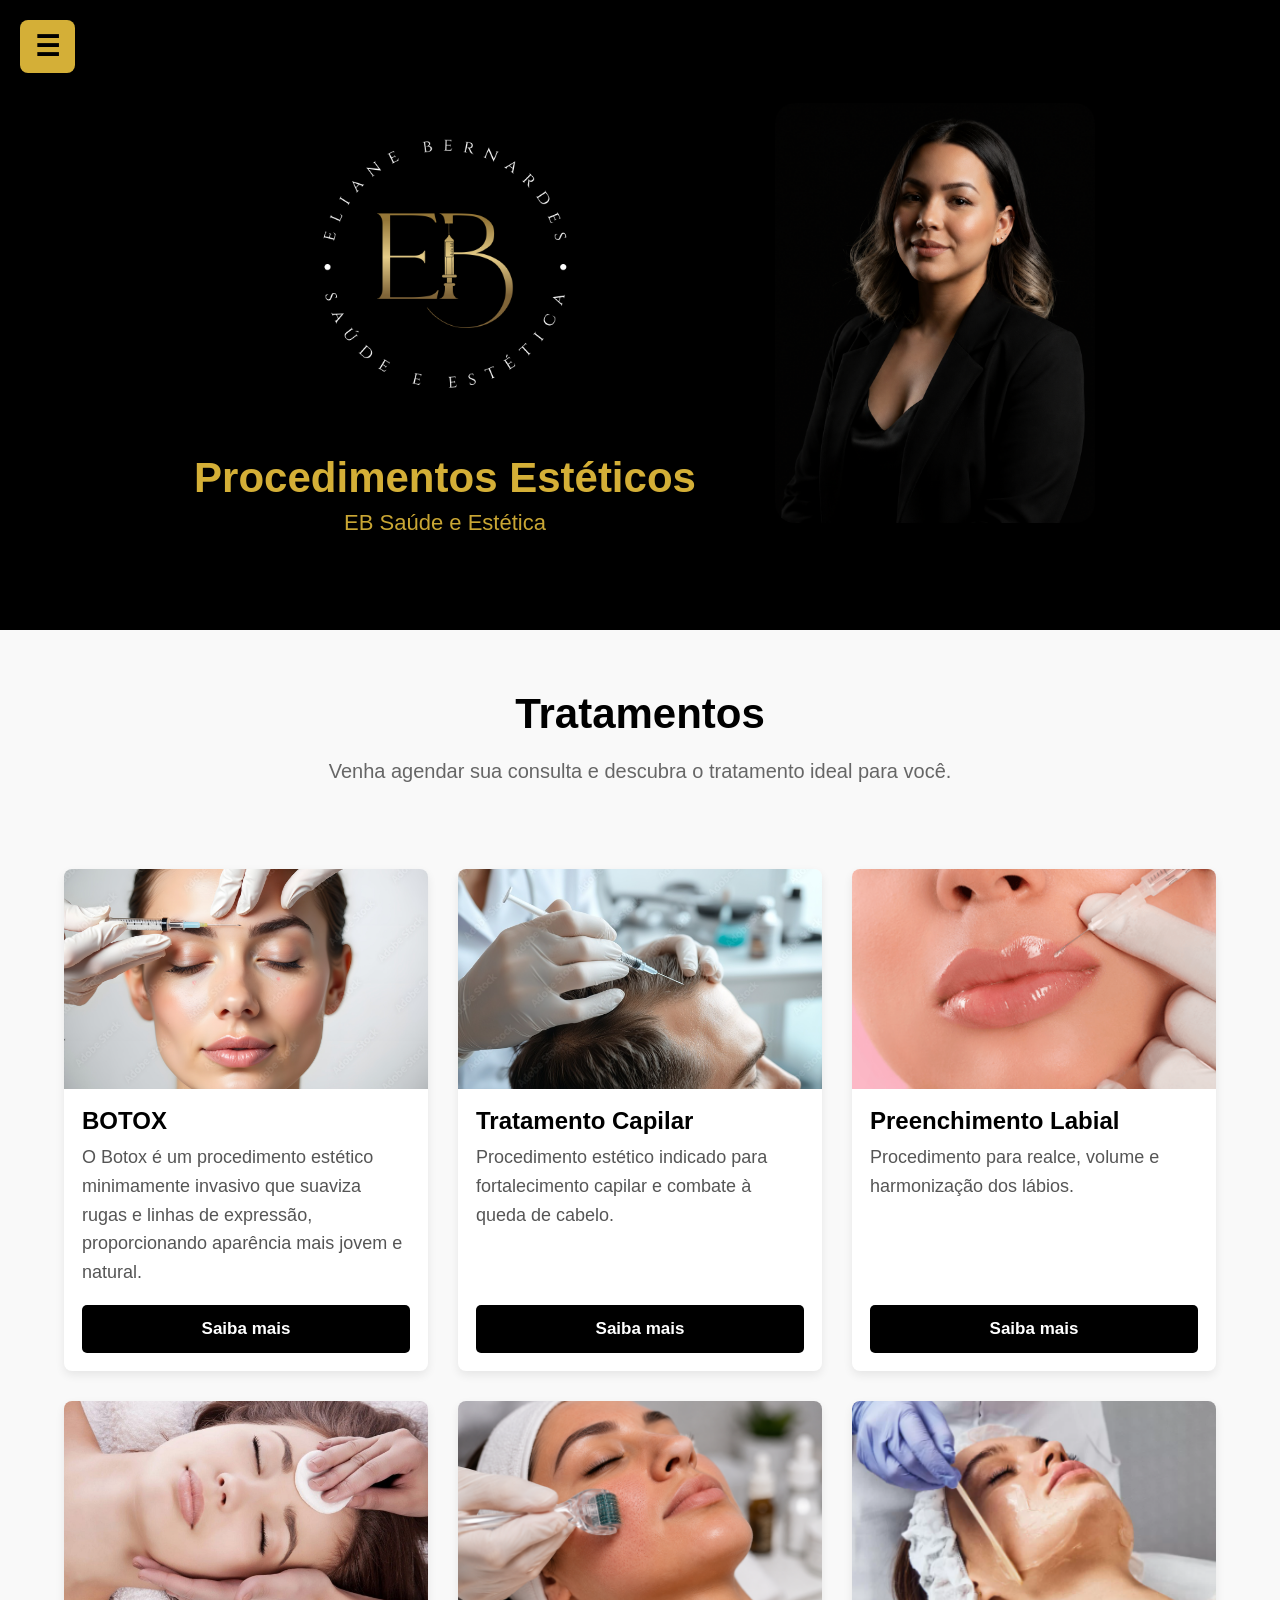
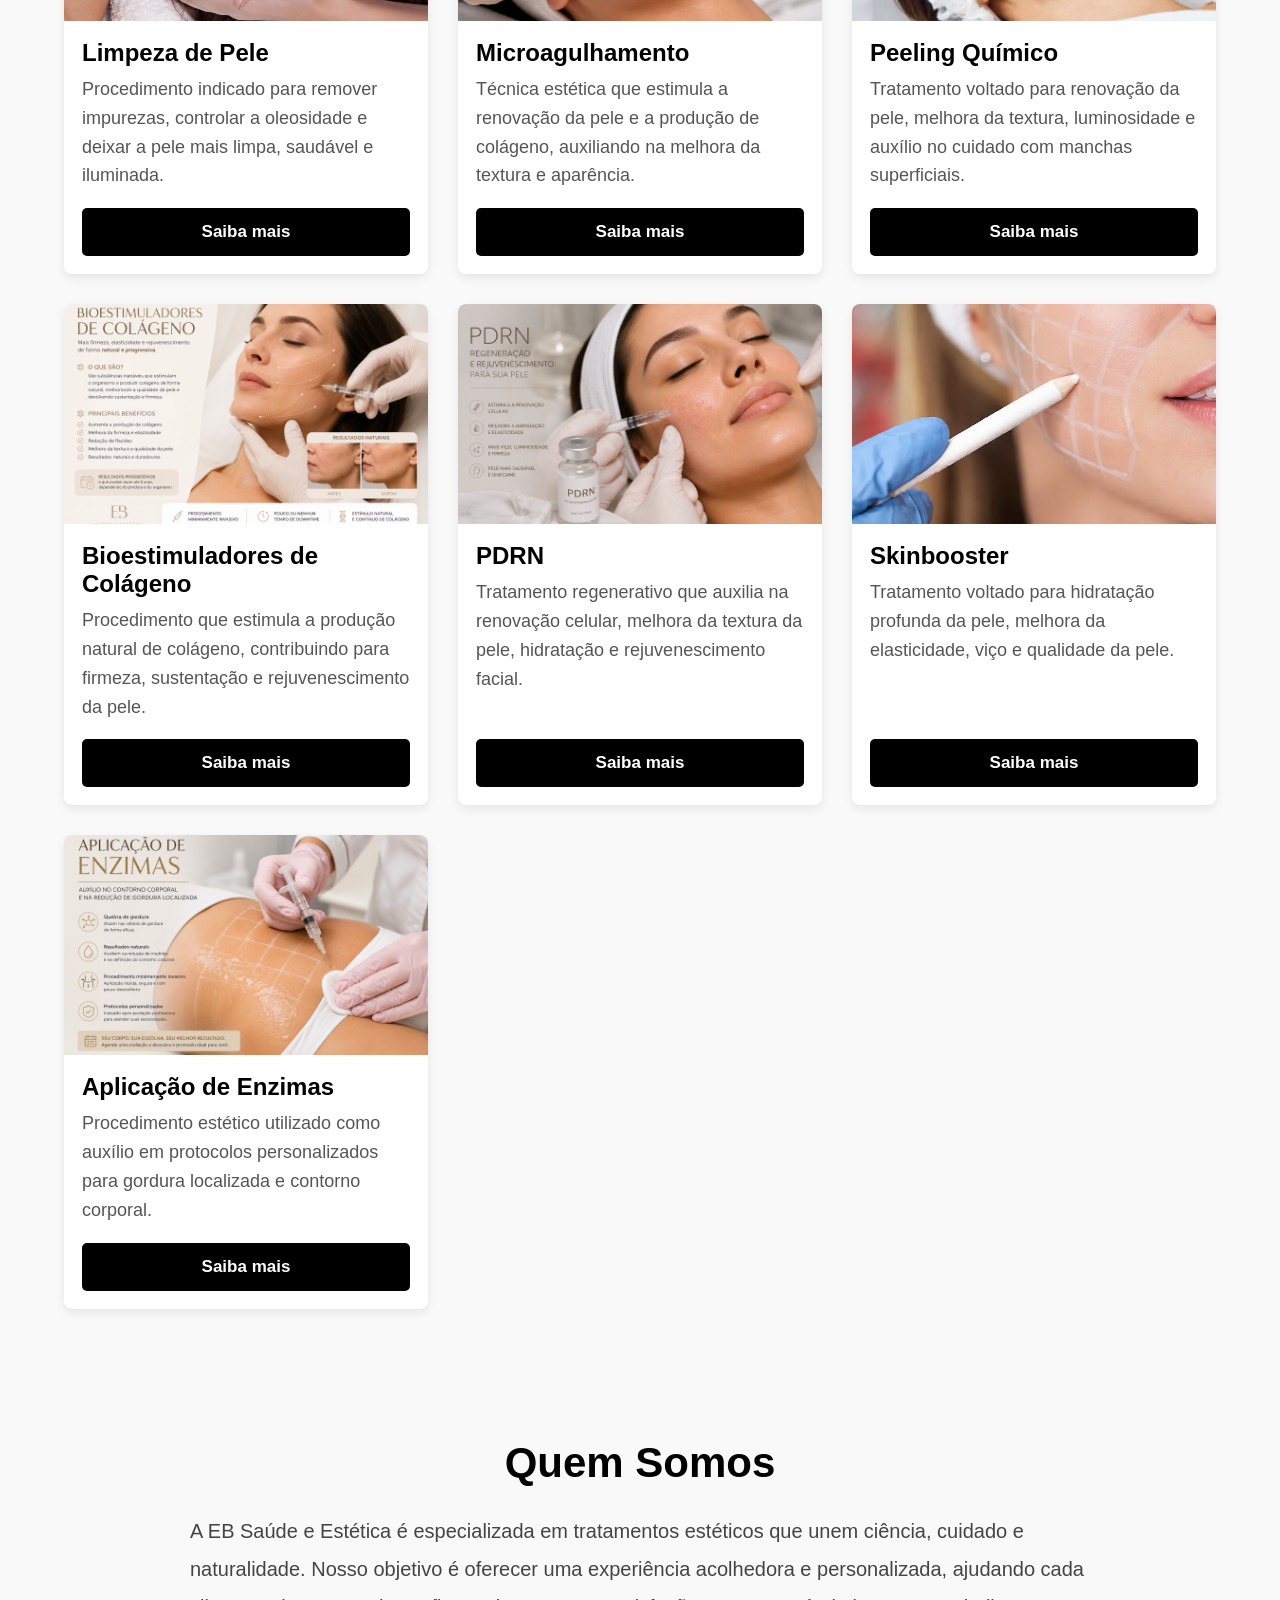
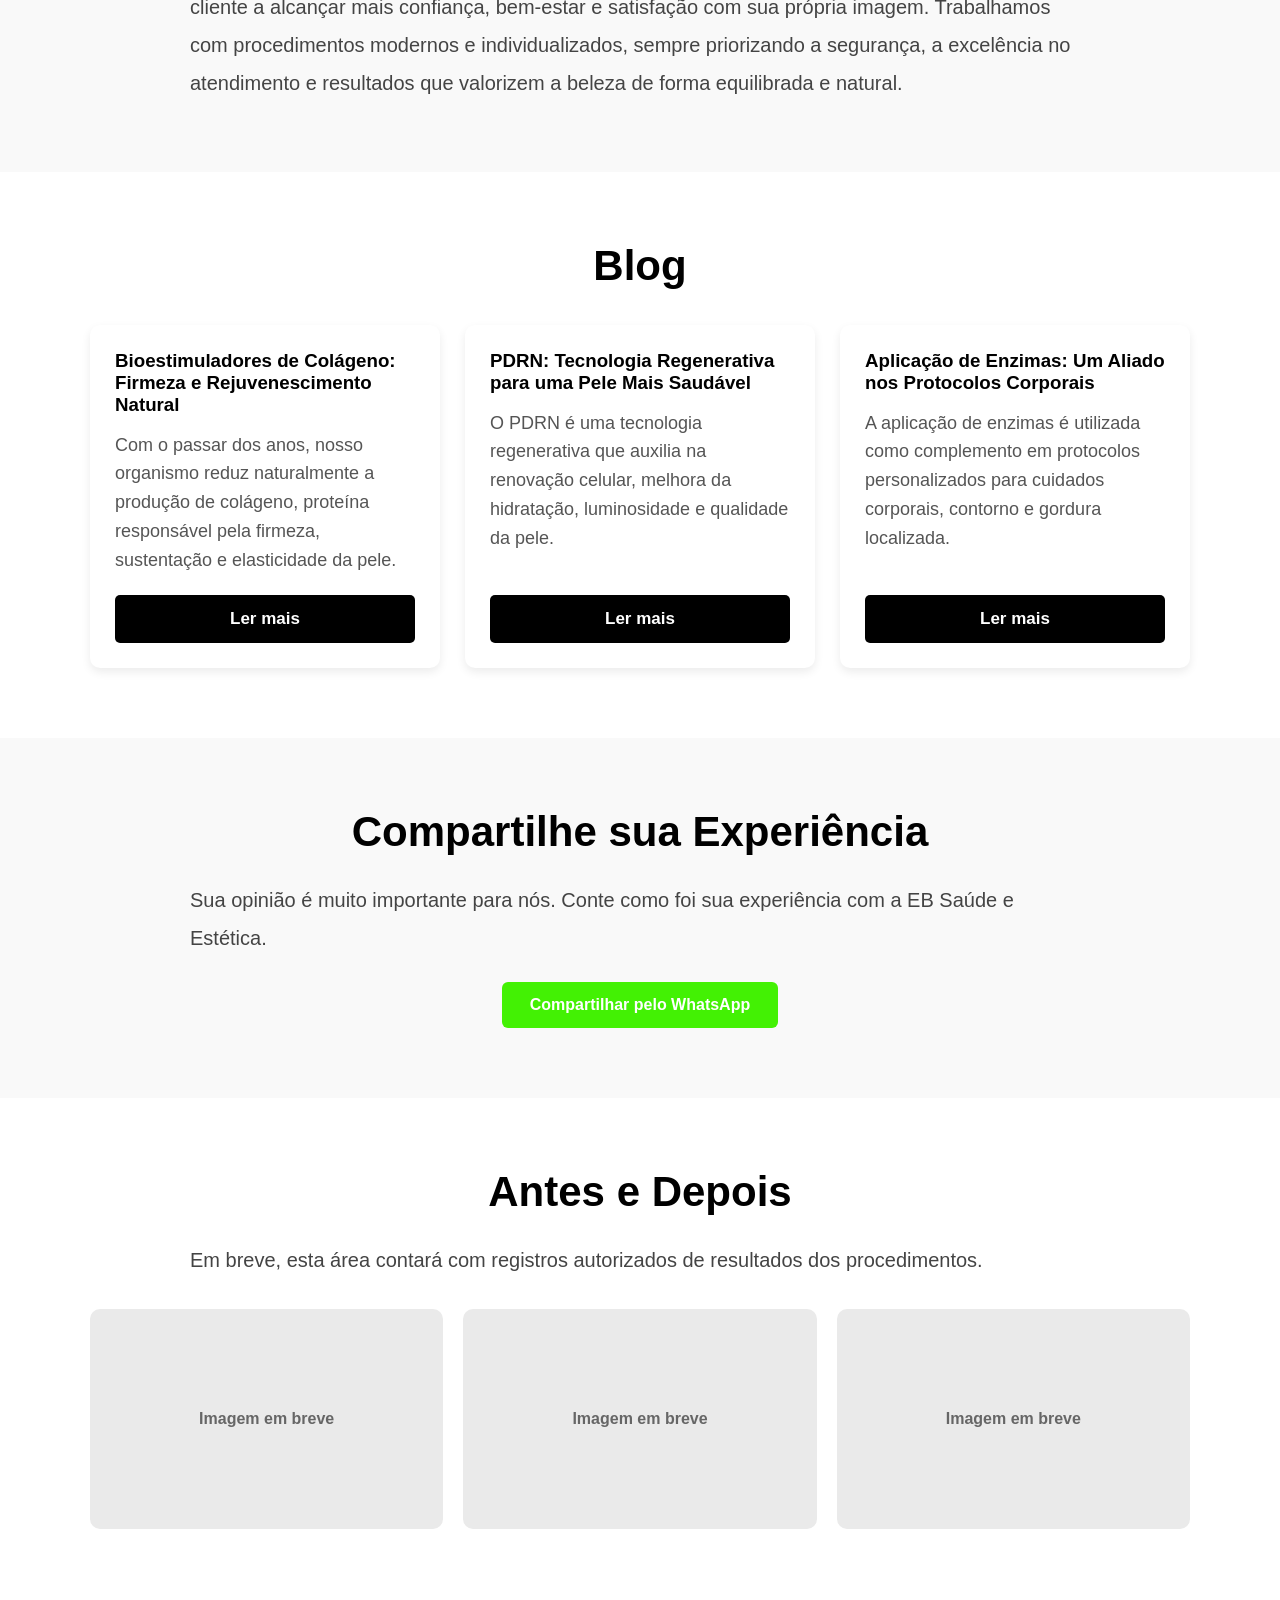
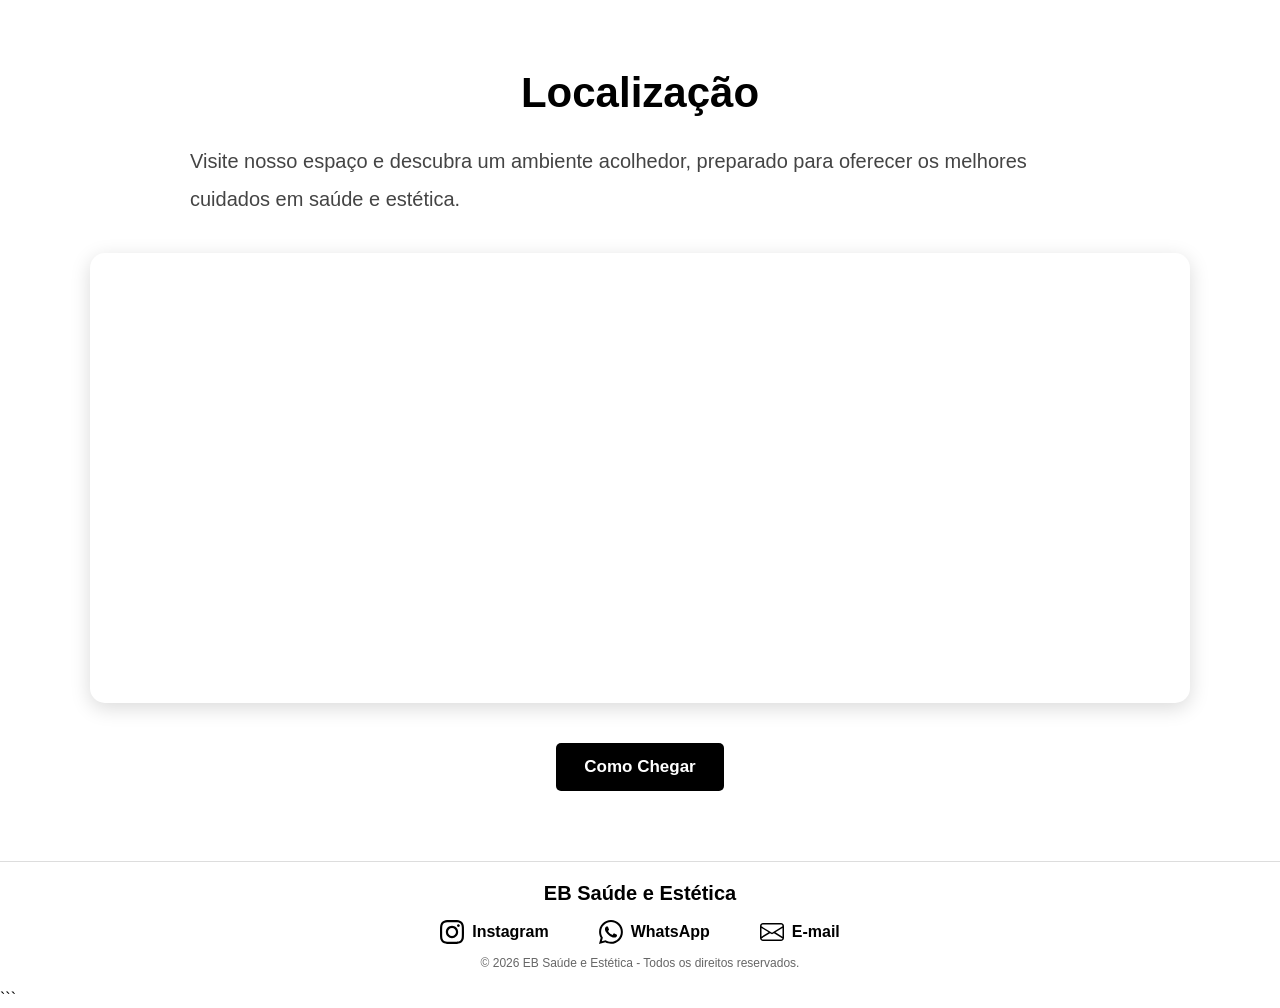
==== index.html @ 8e9e60f2 "img add" ====
<!DOCTYPE html>
<html lang="pt-br">

<head>
    <meta charset="UTF-8">
    <meta name="viewport" content="width=device-width, initial-scale=1.0">

    <!-- OPEN GRAPH -->
    <meta property="og:title" content="EB Saúde e Estética | Botox, Preenchimento Labial, Tratamento Capilar e Estética Facial">
    <meta property="og:description" content="EB Saúde e Estética. Especializada em Botox, Preenchimento Labial, Tratamentos Capilares, Limpeza de Pele, Peeling, Microagulhamento, Skinbooster e cuidados estéticos personalizados.">
    <meta property="og:image" content="img/logo2.png">

    <title>EB Saúde e Estética | Botox, Preenchimento Labial, Tratamento Capilar e Estética Facial</title>

    <!-- SEO -->
    <meta
        name="description"
        content="EB Saúde e Estética. Especializada em Botox, Preenchimento Labial, Tratamentos Capilares, Limpeza de Pele, Peeling, Microagulhamento, Skinbooster e cuidados estéticos personalizados."
    >

    <meta
        name="keywords"
        content="botox, preenchimento labial, tratamento capilar, limpeza de pele, microagulhamento, peeling químico, bioestimuladores de colágeno, harmonização facial, skinbooster, aplicação de enzimas, estética"
    >

    <meta
        name="author"
        content="EB Saúde e Estética"
    >

    <!-- CSS -->
    <link rel="stylesheet" href="css/style_procedimento.css">

    <!-- FAVICON -->
    <link rel="icon" href="img/logo2.png">
</head>

<body>

    <!-- =========================
         MENU
    ========================== -->

    <!-- BOTÃO MENU -->
    <button class="menu-toggle" onclick="abrirMenu()">☰</button>

    <!-- MENU LATERAL -->
    <nav id="menuLateral" class="menu-lateral">
        <button class="fechar-menu" onclick="fecharMenu()">×</button>

        <h2>Bem vindo</h2>

        <a href="#inicio" onclick="fecharMenu()">Início</a>
        <a href="#quem-somos" onclick="fecharMenu()">Quem Somos</a>
        <a href="#tratamentos" onclick="fecharMenu()">Tratamentos</a>
        <a href="#blog" onclick="fecharMenu()">Blog</a>
        <a href="#experiencia" onclick="fecharMenu()">Compartilhe sua Experiência</a>
        <a href="#antes-depois" onclick="fecharMenu()">Antes e Depois</a>

        <a
            href="https://wa.me/5531984008626?text=Olá! Gostaria de agendar uma avaliação na EB Saúde e Estética."
            target="_blank"
            rel="noopener noreferrer"
            onclick="fecharMenu()"
        >
            Agendamento
        </a>

        <a href="#localizacao" onclick="fecharMenu()">Localização</a>
        <a href="#contato" onclick="fecharMenu()">Contato</a>
    </nav>

    <!-- OVERLAY DO MENU -->
    <div
        id="overlayMenu"
        class="overlay-menu"
        onclick="fecharMenu()"
    ></div>


    <!-- =========================
         HERO / INÍCIO
    ========================== -->

    <section class="hero" id="inicio">
        <div class="hero-content">

            <div class="hero-logo">
                <img src="img/logo2.png" alt="Logo EB Saúde e Estética">
                <h1>Procedimentos Estéticos</h1>
                <p>EB Saúde e Estética</p>
            </div>

            <div class="hero-foto">
                <img
                    src="img/proprietaria1.png"
                    alt="Proprietária da EB Saúde e Estética"
                >
            </div>

        </div>
    </section>


    <!-- =========================
         TRATAMENTOS
    ========================== -->

    <section class="titulo-procedimentos">
        <h2>Tratamentos</h2>

        <p>
            Venha agendar sua consulta e descubra o tratamento ideal para você.
        </p>
    </section>

    <section class="procedimentos" id="tratamentos">

        <!-- BOTOX -->
        <div class="card">
            <img
                src="img/botox.png"
                alt="Procedimento Botox"
                onclick="abrirImagem(this.src)"
                style="cursor:pointer;"
            >

            <h3>BOTOX</h3>

            <p>
                O Botox é um procedimento estético minimamente invasivo que suaviza rugas e linhas de expressão, proporcionando aparência mais jovem e natural.
            </p>

            <a
                href="#"
                onclick="mostrarProcedimento('botox'); return false;"
            >
                Saiba mais
            </a>
        </div>


        <!-- TRATAMENTO CAPILAR -->
        <div class="card">
            <img
                src="img/capilar1.png"
                alt="Tratamento Capilar"
                onclick="abrirImagem(this.src)"
                style="cursor:pointer;"
            >

            <h3>Tratamento Capilar</h3>

            <p>
                Procedimento estético indicado para fortalecimento capilar e combate à queda de cabelo.
            </p>

            <a
                href="#"
                onclick="mostrarProcedimento('capilar'); return false;"
            >
                Saiba mais
            </a>
        </div>


        <!-- PREENCHIMENTO LABIAL -->
        <div class="card">
            <img
                src="img/labial1.png"
                alt="Preenchimento Labial"
                onclick="abrirImagem(this.src)"
                style="cursor:pointer;"
            >

            <h3>Preenchimento Labial</h3>

            <p>
                Procedimento para realce, volume e harmonização dos lábios.
            </p>

            <a
                href="#"
                onclick="mostrarProcedimento('labial'); return false;"
            >
                Saiba mais
            </a>
        </div>


        <!-- LIMPEZA DE PELE -->
        <div class="card">
            <img
                src="img/limpeza-pele.png"
                alt="Limpeza de Pele"
                onclick="abrirImagem(this.src)"
                style="cursor:pointer;"
            >

            <h3>Limpeza de Pele</h3>

            <p>
                Procedimento indicado para remover impurezas, controlar a oleosidade e deixar a pele mais limpa, saudável e iluminada.
            </p>

            <a
                href="#"
                onclick="mostrarProcedimento('limpeza'); return false;"
            >
                Saiba mais
            </a>
        </div>


        <!-- MICROAGULHAMENTO -->
        <div class="card">
            <img
                src="img/microagulhamento.png"
                alt="Microagulhamento"
                onclick="abrirImagem(this.src)"
                style="cursor:pointer;"
            >

            <h3>Microagulhamento</h3>

            <p>
                Técnica estética que estimula a renovação da pele e a produção de colágeno, auxiliando na melhora da textura e aparência.
            </p>

            <a
                href="#"
                onclick="mostrarProcedimento('microagulhamento'); return false;"
            >
                Saiba mais
            </a>
        </div>


        <!-- PEELING QUÍMICO -->
        <div class="card">
            <img
                src="img/peeling-quimico.png"
                alt="Peeling Químico"
                onclick="abrirImagem(this.src)"
                style="cursor:pointer;"
            >

            <h3>Peeling Químico</h3>

            <p>
                Tratamento voltado para renovação da pele, melhora da textura, luminosidade e auxílio no cuidado com manchas superficiais.
            </p>

            <a
                href="#"
                onclick="mostrarProcedimento('peeling'); return false;"
            >
                Saiba mais
            </a>
        </div>


        <!-- BIOESTIMULADORES -->
        <div class="card">
            <img
                src="img/bioestimuladores.png"
                alt="Bioestimuladores"
                onclick="abrirImagem(this.src)"
                style="cursor:pointer;"
            >

            <h3>Bioestimuladores de Colágeno</h3>

            <p>
                Procedimento que estimula a produção natural de colágeno, contribuindo para firmeza, sustentação e rejuvenescimento da pele.
            </p>

            <a
                href="#"
                onclick="mostrarProcedimento('bioestimuladores'); return false;"
            >
                Saiba mais
            </a>
        </div>


        <!-- PDRN -->
        <div class="card">
            <img
                src="img/pdrn.png"
                alt="PDRN"
                onclick="abrirImagem(this.src)"
                style="cursor:pointer;"
            >

            <h3>PDRN</h3>

            <p>
                Tratamento regenerativo que auxilia na renovação celular, melhora da textura da pele, hidratação e rejuvenescimento facial.
            </p>

            <a
                href="#"
                onclick="mostrarProcedimento('pdrn'); return false;"
            >
                Saiba mais
            </a>
        </div>


        <!-- SKINBOOSTER -->
        <div class="card">
            <img
                src="img/skinbooster.png"
                alt="Skinbooster"
                onclick="abrirImagem(this.src)"
                style="cursor:pointer;"
            >

            <h3>Skinbooster</h3>

            <p>
                Tratamento voltado para hidratação profunda da pele, melhora da elasticidade, viço e qualidade da pele.
            </p>

            <a
                href="#"
                onclick="mostrarProcedimento('skinbooster'); return false;"
            >
                Saiba mais
            </a>
        </div>


        <!-- APLICAÇÃO DE ENZIMAS -->
        <div class="card">
            <img
                src="img/enzimas.png"
                alt="Aplicação de Enzimas"
                onclick="abrirImagem(this.src)"
                style="cursor:pointer;"
            >

            <h3>Aplicação de Enzimas</h3>

            <p>
                Procedimento estético utilizado como auxílio em protocolos personalizados para gordura localizada e contorno corporal.
            </p>

            <a
                href="#"
                onclick="mostrarProcedimento('enzimas'); return false;"
            >
                Saiba mais
            </a>
        </div>

    </section>


    <!-- =========================
         QUEM SOMOS
    ========================== -->

    <section id="quem-somos" class="secao-extra">
        <div class="secao-conteudo">

            <h2>Quem Somos</h2>

            <p>
                A EB Saúde e Estética é especializada em tratamentos estéticos que unem ciência, cuidado e naturalidade. Nosso objetivo é oferecer uma experiência acolhedora e personalizada, ajudando cada cliente a alcançar mais confiança, bem-estar e satisfação com sua própria imagem.
                Trabalhamos com procedimentos modernos e individualizados, sempre priorizando a segurança, a excelência no atendimento e resultados que valorizem a beleza de forma equilibrada e natural.
            </p>

        </div>
    </section>


    <!-- =========================
         BLOG
    ========================== -->

    <section id="blog" class="secao-extra secao-blog">
        <div class="secao-conteudo">

            <h2>Blog</h2>

            <div class="blog-cards">

                <!-- BIOESTIMULADORES -->
                <div class="blog-card">
                    <h3>
                        Bioestimuladores de Colágeno: Firmeza e Rejuvenescimento Natural
                    </h3>

                    <p>
                        Com o passar dos anos, nosso organismo reduz naturalmente a produção de colágeno, proteína responsável pela firmeza, sustentação e elasticidade da pele.
                    </p>

                    <button
                        class="btn-ler-mais"
                        onclick="abrirBlog('bioestimuladores')"
                    >
                        Ler mais
                    </button>
                </div>


                <!-- PDRN -->
                <div class="blog-card">
                    <h3>
                        PDRN: Tecnologia Regenerativa para uma Pele Mais Saudável
                    </h3>

                    <p>
                        O PDRN é uma tecnologia regenerativa que auxilia na renovação celular, melhora da hidratação, luminosidade e qualidade da pele.
                    </p>

                    <button
                        class="btn-ler-mais"
                        onclick="abrirBlog('pdrn')"
                    >
                        Ler mais
                    </button>
                </div>


                <!-- ENZIMAS -->
                <div class="blog-card">
                    <h3>
                        Aplicação de Enzimas: Um Aliado nos Protocolos Corporais
                    </h3>

                    <p>
                        A aplicação de enzimas é utilizada como complemento em protocolos personalizados para cuidados corporais, contorno e gordura localizada.
                    </p>

                    <button
                        class="btn-ler-mais"
                        onclick="abrirBlog('enzimas')"
                    >
                        Ler mais
                    </button>
                </div>

            </div>
        </div>
    </section>


    <!-- =========================
         COMPARTILHE SUA EXPERIÊNCIA
    ========================== -->

    <section id="experiencia" class="secao-extra">
        <div class="secao-conteudo">

            <h2>Compartilhe sua Experiência</h2>

            <p>
                Sua opinião é muito importante para nós. Conte como foi sua experiência com a EB Saúde e Estética.
            </p>

            <a
                href="https://wa.me/5531984008626?text=Minha%20experi%C3%AAncia%20com%20a%20Eliane%20Bernardes%20foi..."
                target="_blank"
                rel="noopener noreferrer"
                class="btn-extra"
            >
                Compartilhar pelo WhatsApp
            </a>

        </div>
    </section>


    <!-- =========================
         ANTES E DEPOIS
    ========================== -->

    <section
        id="antes-depois"
        class="secao-extra secao-antes-depois"
    >
        <div class="secao-conteudo">

            <h2>Antes e Depois</h2>

            <p>
                Em breve, esta área contará com registros autorizados de resultados dos procedimentos.
            </p>

            <div class="galeria">
                <div class="galeria-item">Imagem em breve</div>
                <div class="galeria-item">Imagem em breve</div>
                <div class="galeria-item">Imagem em breve</div>
            </div>

        </div>
    </section>


    <!-- =========================
         DETALHES DO PROCEDIMENTO
    ========================== -->

    <section
        id="conteudoProcedimento"
        class="detalhes-procedimento"
        style="display:none;"
    >
        <div class="detalhes-card">

            <h2 id="tituloProcedimento"></h2>

            <img
                id="imagemProcedimento"
                src=""
                alt="Procedimento"
            >

            <p id="descricaoProcedimento"></p>

            <a
                id="btnAgendar"
                href="#"
                class="btn-agendar"
                target="_blank"
            >
                Agendar pelo WhatsApp
            </a>

            <button
                onclick="voltarLista();"
                class="btn-voltar"
            >
                ← Voltar
            </button>

        </div>
    </section>


    <!-- =========================
         LOCALIZAÇÃO
    ========================== -->

    <section id="localizacao" class="secao-extra">
        <div class="secao-conteudo">

            <h2>Localização</h2>

            <p class="texto-localizacao">
                Visite nosso espaço e descubra um ambiente acolhedor, preparado para oferecer os melhores cuidados em saúde e estética.
            </p>

            <div class="mapa">
                <iframe
                    src="https://www.google.com/maps/embed?pb=!1m18!1m12!1m3!1d3751.013528345002!2d-43.95600632591675!3d-19.923834738114305!2m3!1f0!2f0!3f0!3m2!1i1024!2i768!4f13.1!3m3!1m2!1s0xa69742b4404f89%3A0xbb2f9c7d9b10de8c!2sMedplex!5e0!3m2!1spt-BR!2sbr!4v1781801929581!5m2!1spt-BR!2sbr"
                    width="600"
                    height="450"
                    style="border:0;"
                    allowfullscreen=""
                    loading="lazy"
                ></iframe>
            </div>

            <div class="btn-mapa">
                <a
                    href="https://maps.google.com/?q=Medplex"
                    target="_blank"
                    rel="noopener noreferrer"
                >
                    Como Chegar
                </a>
            </div>

        </div>
    </section>


    <!-- =========================
         RODAPÉ
    ========================== -->

    <footer class="rodape" id="contato">

        <h3>EB Saúde e Estética</h3>

        <div class="rodape-contatos">

            <!-- INSTAGRAM -->
            <a
                href="https://www.instagram.com/eb_saudeeestetica"
                target="_blank"
                rel="noopener noreferrer"
            >
                <img src="img/instagram.svg" alt="Instagram">
                Instagram
            </a>

            <!-- WHATSAPP -->
            <a
                href="https://wa.me/5531984008626"
                target="_blank"
                rel="noopener noreferrer"
            >
                <img src="img/whatsapp.svg" alt="WhatsApp">
                WhatsApp
            </a>

            <!-- E-MAIL -->
            <a
                href="https://mail.google.com/mail/?view=cm&fs=1&to=eab.enf@gmail.com&su=Contato%20pelo%20site%20EB%20Sa%C3%BAde%20%26%20Est%C3%A9tica&body=Ol%C3%A1%2C%20gostaria%20de%20mais%20informa%C3%A7%C3%B5es%20sobre%20os%20procedimentos%20da%20EB%20Sa%C3%BAde%20%26%20Est%C3%A9tica."
                target="_blank"
                rel="noopener noreferrer"
            >
                <img src="img/email.svg" alt="E-mail">
                E-mail
            </a>

        </div>

        <p>
            © 2026 EB Saúde e Estética - Todos os direitos reservados.
        </p>

    </footer>


    <!-- =========================
         MODAIS
    ========================== -->

    <!-- MODAL DE IMAGEM -->
    <div id="modalImagem" class="modal-imagem">
        <span class="fechar-modal">&times;</span>

        <img
            id="imagemExpandida"
            src=""
            alt="Imagem ampliada"
        >
    </div>


    <!-- MODAL DO BLOG -->
    <div id="modalBlog" class="modal-blog">
        <div class="modal-blog-conteudo">

            <span
                class="fechar-blog"
                onclick="fecharBlog()"
            >
                &times;
            </span>

            <h2 id="tituloBlog"></h2>

            <p id="textoBlog"></p>

        </div>
    </div>


    <!-- =========================
         SCRIPTS
    ========================== -->

    <script src="js/procedimento.js"></script>

    <script>
        function abrirMenu() {
            document.getElementById("menuLateral").classList.add("ativo");
            document.getElementById("overlayMenu").classList.add("ativo");
        }

        function fecharMenu() {
            document.getElementById("menuLateral").classList.remove("ativo");
            document.getElementById("overlayMenu").classList.remove("ativo");
        }
    </script>

</body>
</html>
```
---- css/style_procedimento.css ----
* {
    margin: 0;
    padding: 0;
    box-sizing: border-box;
    font-family: Arial, Helvetica, sans-serif;
}

html {
    scroll-behavior: smooth;
}

body {
    overflow-x: hidden;
}

/* HERO */
.hero {
    min-height: 70vh;
    background: #000;
    display: flex;
    align-items: center;
    justify-content: center;
    padding: 40px 5%;
    overflow: hidden;
}

.overlay {
    display: none;
}

.hero-content {
    width: 100%;
    max-width: 1400px;
    display: flex;
    align-items: center;
    justify-content: center;
    gap: 70px;
    color: #d4af37;
}

.hero-logo {
    display: flex;
    flex-direction: column;
    align-items: center;
    justify-content: center;
    text-align: center;
    transform: translateY(-45px);
}

.hero-logo img {
    width: 520px;
    max-width: 100%;
    margin-bottom: -70px;
}

.hero-content h1 {
    font-size: 42px;
    margin-bottom: 8px;
    color: #d4af37;
    text-align: center;
}

.hero-content p {
    font-size: 22px;
    color: #d4af37;
    opacity: 0.95;
    text-align: center;
}

.hero-foto img {
    width: 320px;
    height: 420px;
    object-fit: cover;
    border-radius: 20px;
}

/* TÍTULO DOS PROCEDIMENTOS */
.titulo-procedimentos {
    background: #f9f9f9;
    text-align: center;
    padding: 60px 20px 20px;
}

.titulo-procedimentos h2 {
    font-size: 42px;
    color: #000;
    margin-bottom: 15px;
}

.titulo-procedimentos p {
    font-size: 20px;
    color: #666;
    max-width: 700px;
    margin: 0 auto;
    line-height: 1.8;
}

/* PROCEDIMENTOS */
.procedimentos {
    padding: 60px 5%;
    display: grid;
    grid-template-columns: repeat(auto-fit, minmax(280px, 1fr));
    gap: 30px;
    background: #f9f9f9;
}

.card {
    background: #fff;
    border-radius: 8px;
    overflow: hidden;
    box-shadow: 0 4px 10px rgba(0,0,0,0.08);
    transition: transform 0.3s;
    display: flex;
    flex-direction: column;
    height: 100%;
}

.card:hover {
    transform: translateY(-5px);
}

.card img {
    width: 100%;
    height: 220px;
    object-fit: cover;
}

.card h3 {
    font-size: 24px;
    padding: 18px 18px 8px;
}

.card p {
    font-size: 18px;
    padding: 0 18px 18px;
    color: #555;
    line-height: 1.6;
    flex-grow: 1;
}

.card a {
    display: block;
    margin: 18px;
    margin-top: auto;
    padding: 14px;
    text-align: center;
    text-decoration: none;
    background: #000;
    color: #fff;
    border-radius: 5px;
    font-size: 17px;
    font-weight: bold;
    transition: 0.3s;
}

.card a:hover {
    background: #d4af37;
    color: #000;
}

/* DETALHES */
.detalhes-procedimento {
    padding: 60px 5%;
    background: #f9f9f9;
}

.detalhes-card {
    max-width: 800px;
    margin: 0 auto;
    background: #fff;
    padding: 35px;
    border-radius: 10px;
    text-align: center;
    box-shadow: 0 4px 10px rgba(0,0,0,0.08);
}

.detalhes-card h2 {
    font-size: 34px;
    margin-bottom: 20px;
}

.detalhes-card img {
    width: 100%;
    max-width: 360px;
    height: 240px;
    object-fit: cover;
    border-radius: 10px;
    margin-bottom: 22px;
}

.detalhes-card p {
    max-width: 680px;
    margin: 0 auto 28px;
    font-size: 21px;
    color: #444;
    line-height: 1.8;
}

.btn-agendar {
    display: inline-block;
    padding: 14px 28px;
    background: #000;
    color: #fff;
    text-decoration: none;
    border-radius: 6px;
    margin: 5px;
    font-size: 18px;
    font-weight: bold;
}

.btn-voltar {
    padding: 14px 28px;
    background: #fff;
    color: #000;
    border: 1px solid #000;
    border-radius: 6px;
    cursor: pointer;
    margin: 5px;
    font-size: 18px;
    font-weight: bold;
}

/* RODAPÉ */
.rodape {
    background: #ffffff;
    color: #000;
    text-align: center;
    padding: 20px 15px;
    border-top: 1px solid #ddd;
}

.rodape h3 {
    font-size: 20px;
    margin-bottom: 15px;
}

.rodape-contatos {
    display: flex;
    justify-content: center;
    align-items: center;
    gap: 50px;
    margin-bottom: 12px;
}

.rodape-contatos a {
    display: flex;
    align-items: center;
    gap: 8px;
    color: #000;
    text-decoration: none;
    font-size: 16px;
    font-weight: bold;
    transition: 0.3s;
}

.rodape-contatos a:hover {
    color: #d4af37;
}

.rodape-contatos img {
    width: 24px;
    height: 24px;
    object-fit: contain;
}

.rodape p {
    font-size: 12px;
    color: #666;
}

/* MENU LATERAL */
.menu-toggle {
    position: fixed;
    top: 20px;
    left: 20px;
    z-index: 1001;
    background: #d4af37;
    color: #000;
    border: none;
    border-radius: 8px;
    padding: 10px 15px;
    font-size: 28px;
    font-weight: bold;
    cursor: pointer;
    box-shadow: 0 4px 10px rgba(0,0,0,0.2);
    transition: 0.3s;
}

.menu-toggle:hover {
    background: #c49b20;
}

.menu-lateral {
    position: fixed;
    top: 0;
    left: -280px;
    width: 260px;
    height: 100vh;
    background: #000;
    padding: 30px 20px;
    z-index: 1002;
    transition: 0.3s ease;
}

.menu-lateral.ativo {
    left: 0;
}

.menu-lateral h2 {
    color: #d4af37;
    margin-bottom: 35px;
    font-size: 26px;
}

.menu-lateral a {
    display: block;
    color: #ffffff;
    text-decoration: none;
    font-size: 18px;
    margin: 12px 0;
    padding: 12px;
    border-radius: 6px;
    transition: all 0.3s ease;
}

.menu-lateral a:hover {
    color: #d4af37;
    background: rgba(212, 175, 55, 0.12);
    border-left: 4px solid #d4af37;
    padding-left: 18px;
}

.fechar-menu {
    position: absolute;
    top: 10px;
    right: 15px;
    background: transparent;
    border: none;
    color: #d4af37;
    font-size: 32px;
    cursor: pointer;
}

.overlay-menu {
    position: fixed;
    top: 0;
    left: 0;
    width: 100%;
    height: 100%;

    background: rgba(0,0,0,0.6);
    display: none;
    z-index: 1000;
}

.overlay-menu.ativo {
    display: block;
}

/* NOVAS SEÇÕES */
.secao-extra {
    padding: 70px 5%;
    background: #f9f9f9;
}

.secao-extra:nth-child(even) {
    background: #ffffff;
}

.secao-conteudo {
    max-width: 1100px;
    margin: 0 auto;
}

.secao-conteudo h2 {
    text-align: center;
    font-size: 42px;
    color: #000;
    margin-bottom: 25px;
}

.secao-conteudo p {
    font-size: 20px;
    line-height: 1.9;
    color: #444;
    text-align: left;
    max-width: 900px;
    margin: 0 auto;
}

/* BLOG */
.blog-cards {
    display: grid;
    grid-template-columns: repeat(auto-fit, minmax(280px, 1fr));
    gap: 25px;
    margin-top: 35px;
}

.blog-card {
    background: white;
    padding: 25px;
    border-radius: 10px;
    box-shadow: 0 4px 10px rgba(0,0,0,0.08);

    display: flex;
    flex-direction: column;

    height: 100%;
}


.blog-card h3 {
    margin-bottom: 15px;
}

.blog-card p {
    flex-grow: 1;

    font-size: 18px;
    color: #555;
    line-height: 1.6;
}

.btn-ler-mais {
    display: block;
    width: 100%;
    margin-top: 20px;
    padding: 14px;
    text-align: center;
    background: #000;
    color: #fff;
    border: none;
    border-radius: 5px;
    font-size: 17px;
    font-weight: bold;
    cursor: pointer;
    transition: 0.3s;
}

.btn-ler-mais:hover {
    background: #d4af37;
    color: #000;
}

/* BOTÃO EXTRA */
.btn-extra {
    display: block;
    width: fit-content;
    margin: 25px auto 0 auto;
    background: #43f104;
    color: #ffffff;
    padding: 14px 28px;
    border-radius: 6px;
    text-decoration: none;
    font-weight: bold;
    transition: 0.3s;
}

.btn-extra:hover {
    transform: translateY(-2px);
}

/* GALERIA */
.galeria {
    display: grid;
    grid-template-columns: repeat(auto-fit, minmax(250px, 1fr));
    gap: 20px;
    margin-top: 30px;
}

.galeria-item {
    background: #eaeaea;
    border-radius: 10px;
    height: 220px;
    display: flex;
    align-items: center;
    justify-content: center;
    font-weight: bold;
    color: #666;
}

/* MAPA */
.mapa {
    margin-top: 35px;
    border-radius: 15px;
    overflow: hidden;
    box-shadow: 0 5px 20px rgba(0,0,0,0.15);
}

.mapa iframe {
    width: 100%;
    height: 450px;
    display: block;
}

.btn-mapa {
    text-align: center;
    margin-top: 40px;
}

.btn-mapa a {
    display: inline-block;
    padding: 14px 28px;
    background: #000;
    color: #fff;
    text-decoration: none;
    border-radius: 5px;
    font-size: 17px;
    font-weight: bold;
    transition: 0.3s;
}

.btn-mapa a:hover {
    background: #d4af37;
    color: #000;
}

.texto-localizacao {
    text-align: center;
    margin-bottom: 20px;
}

/* MODAL DE IMAGEM */
.modal-imagem {
    display: none;
    position: fixed;
    inset: 0;
    background: rgba(0,0,0,0.92);
    z-index: 99999;
    justify-content: center;
    align-items: center;
    padding: 20px;
}

.modal-imagem img {
    max-width: 90%;
    max-height: 90%;
    border-radius: 12px;
    box-shadow: 0 0 25px rgba(255,255,255,0.15);
    animation: zoomImagem 0.25s ease;
}

.fechar-modal {
    position: absolute;
    top: 20px;
    right: 30px;
    color: white;
    font-size: 50px;
    cursor: pointer;
    transition: 0.3s;
}

.fechar-modal:hover {
    color: #d4af37;
}

/* MODAL DO BLOG */
.modal-blog {
    display: none;
    position: fixed;
    inset: 0;
    background: rgba(0,0,0,0.85);
    z-index: 999999;
    justify-content: center;
    align-items: center;
    padding: 20px;
}

.modal-blog-conteudo {
    background: #fff;
    max-width: 850px;
    width: 100%;
    max-height: 85vh;
    overflow-y: auto;
    padding: 35px;
    border-radius: 12px;
    position: relative;
}

.modal-blog-conteudo h2 {
    font-size: 30px;
    margin-bottom: 20px;
    padding-right: 35px;
}

.modal-blog-conteudo p {
    font-size: 18px;
    line-height: 1.8;
    color: #444;
    white-space: pre-line;
}

.fechar-blog {
    position: absolute;
    top: 10px;
    right: 20px;
    font-size: 40px;
    cursor: pointer;
}

.fechar-blog:hover {
    color: #d4af37;
}

@keyframes zoomImagem {
    from {
        transform: scale(0.85);
        opacity: 0;
    }

    to {
        transform: scale(1);
        opacity: 1;
    }
}

/* TABLET */
@media (max-width: 1024px) {
    .hero {
        min-height: auto;
        padding: 40px 30px;
    }

    .hero-content {
        gap: 45px;
    }

    .hero-logo {
        transform: translateY(-30px);
    }

    .hero-logo img {
        width: 420px;
        margin-bottom: -55px;
    }

    .hero-foto img {
        width: 270px;
        height: 360px;
    }

    .hero-content h1 {
        font-size: 34px;
    }

    .hero-content p {
        font-size: 20px;
    }
}

/* CELULAR */
@media (max-width: 768px) {
    .hero {
        min-height: auto;
        padding: 30px 18px;
    }

    .hero-content {
        flex-direction: column;
        gap: 18px;
        text-align: center;
    }

    .hero-logo {
        order: 1;
        transform: none;
    }

    .hero-foto {
        order: 2;
    }

    .hero-logo img {
        width: 280px;
        margin-bottom: -35px;
    }

    .hero-foto img {
        width: 230px;
        height: 300px;
    }

    .hero-content h1 {
        font-size: 30px;
        margin-top: -5px;
    }

    .hero-content p {
        font-size: 18px;
    }

    .titulo-procedimentos h2,
    .secao-conteudo h2 {
        font-size: 32px;
    }

    .titulo-procedimentos p,
    .secao-conteudo p {
        font-size: 18px;
    }

    .procedimentos {
        padding: 35px 18px;
        grid-template-columns: 1fr;
        gap: 25px;
    }

    .card h3 {
        font-size: 24px;
    }

    .card p {
        font-size: 18px;
    }

    .detalhes-procedimento {
        padding: 35px 18px;
    }

    .detalhes-card {
        padding: 24px 18px;
    }

    .detalhes-card h2 {
        font-size: 30px;
    }

    .detalhes-card img {
        max-width: 100%;
        height: 210px;
    }

    .detalhes-card p {
        font-size: 19px;
        line-height: 1.8;
    }

    .btn-agendar,
    .btn-voltar {
        width: 100%;
        display: block;
        font-size: 18px;
    }

    .rodape {
        padding: 15px 10px;
    }

    .rodape h3 {
        font-size: 18px;
    }

    .rodape-contatos {
        flex-direction: column;
        gap: 12px;
    }

    .rodape-contatos a {
        font-size: 15px;
    }

    .rodape-contatos img {
        width: 22px;
        height: 22px;
    }

    .rodape p {
        font-size: 11px;
    }

    .menu-toggle {
        top: 15px;
        left: 15px;
        font-size: 24px;
    }

    .menu-lateral {
        width: 240px;
        left: -250px;
    }

    .modal-blog-conteudo {
        padding: 28px 22px;
    }

    .modal-blog-conteudo h2 {
        font-size: 24px;
    }

    .modal-blog-conteudo p {
        font-size: 17px;
    }
}

/* CELULAR PEQUENO */
@media (max-width: 480px) {
    .hero-logo img {
        width: 240px;
        margin-bottom: -28px;
    }

    .hero-foto img {
        width: 210px;
        height: 270px;
    }

    .hero-content h1 {
        font-size: 26px;
    }

    .hero-content p {
        font-size: 16px;
    }

    .card h3 {
        font-size: 22px;
    }

    .card p {
        font-size: 17px;
    }

    .detalhes-card h2 {
        font-size: 26px;
    }

    .detalhes-card p {
        font-size: 18px;
    }

    .mapa iframe {
        height: 350px;
    }
}
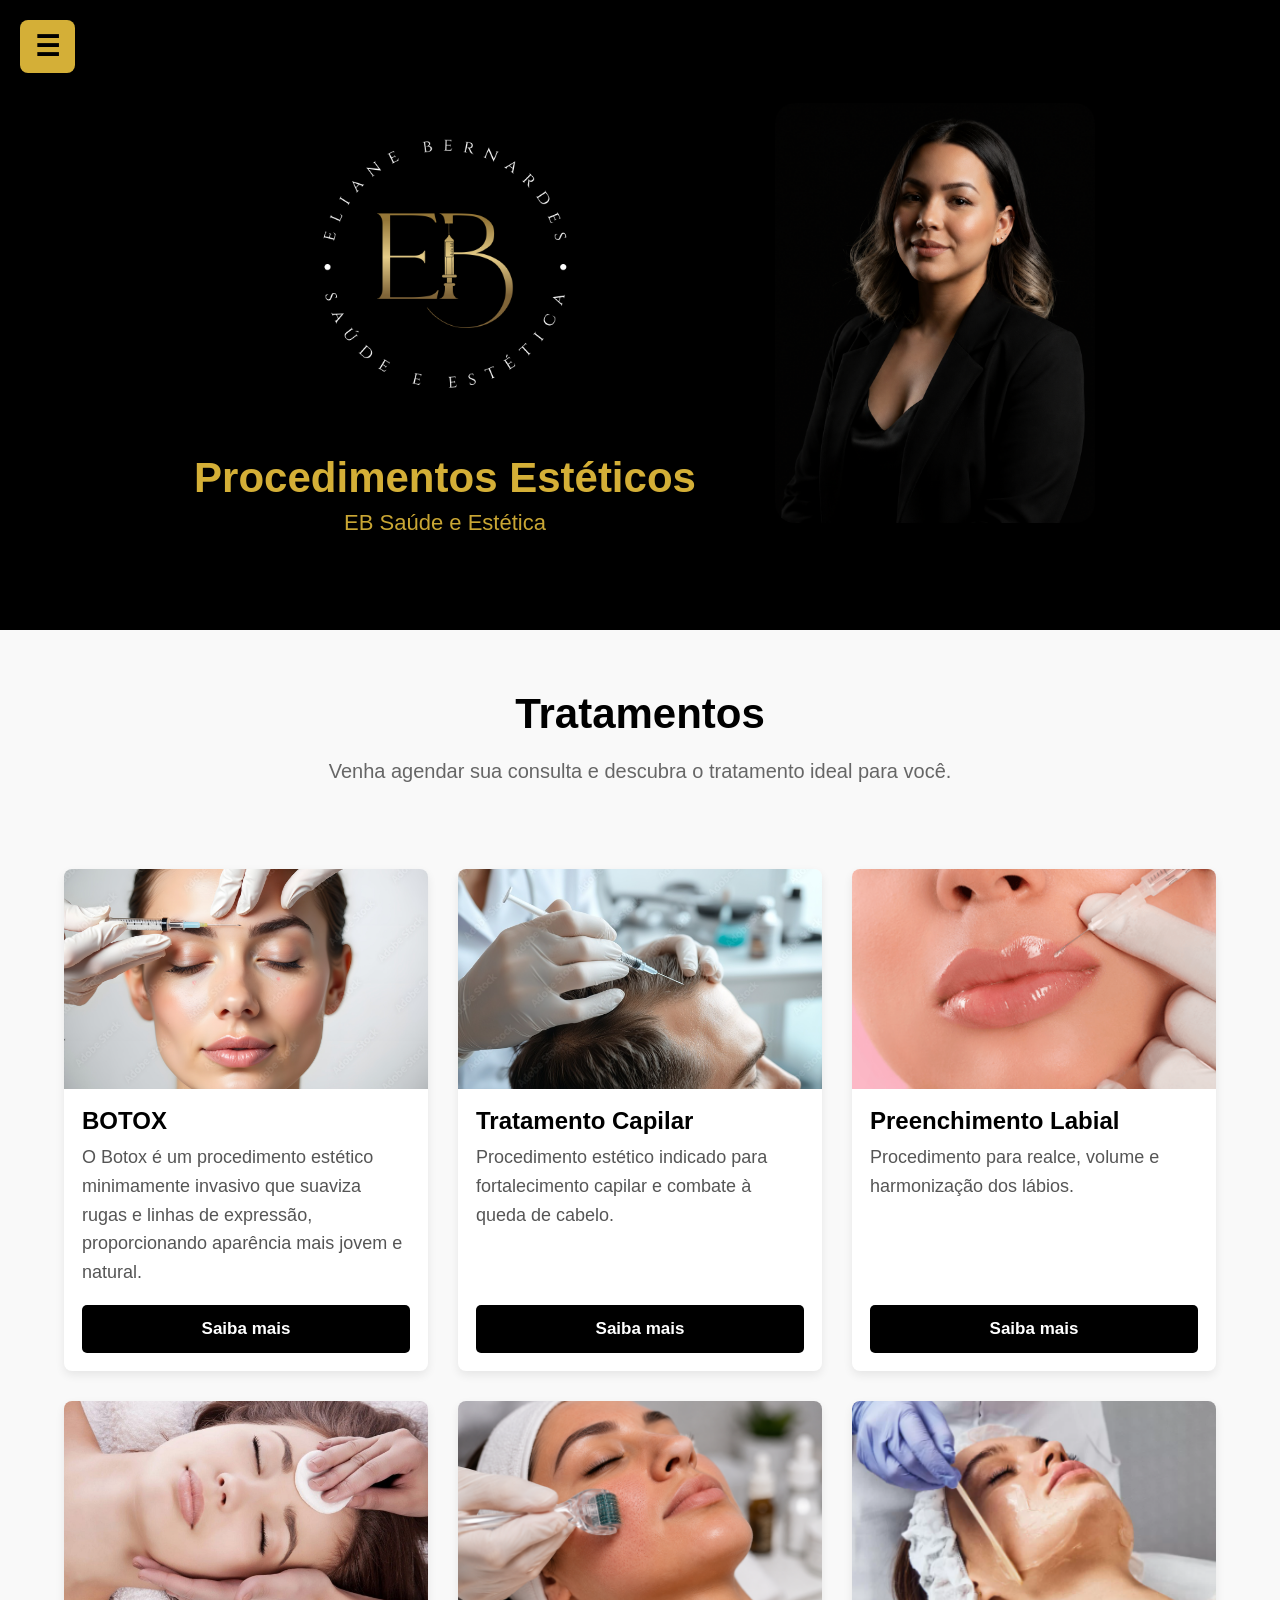
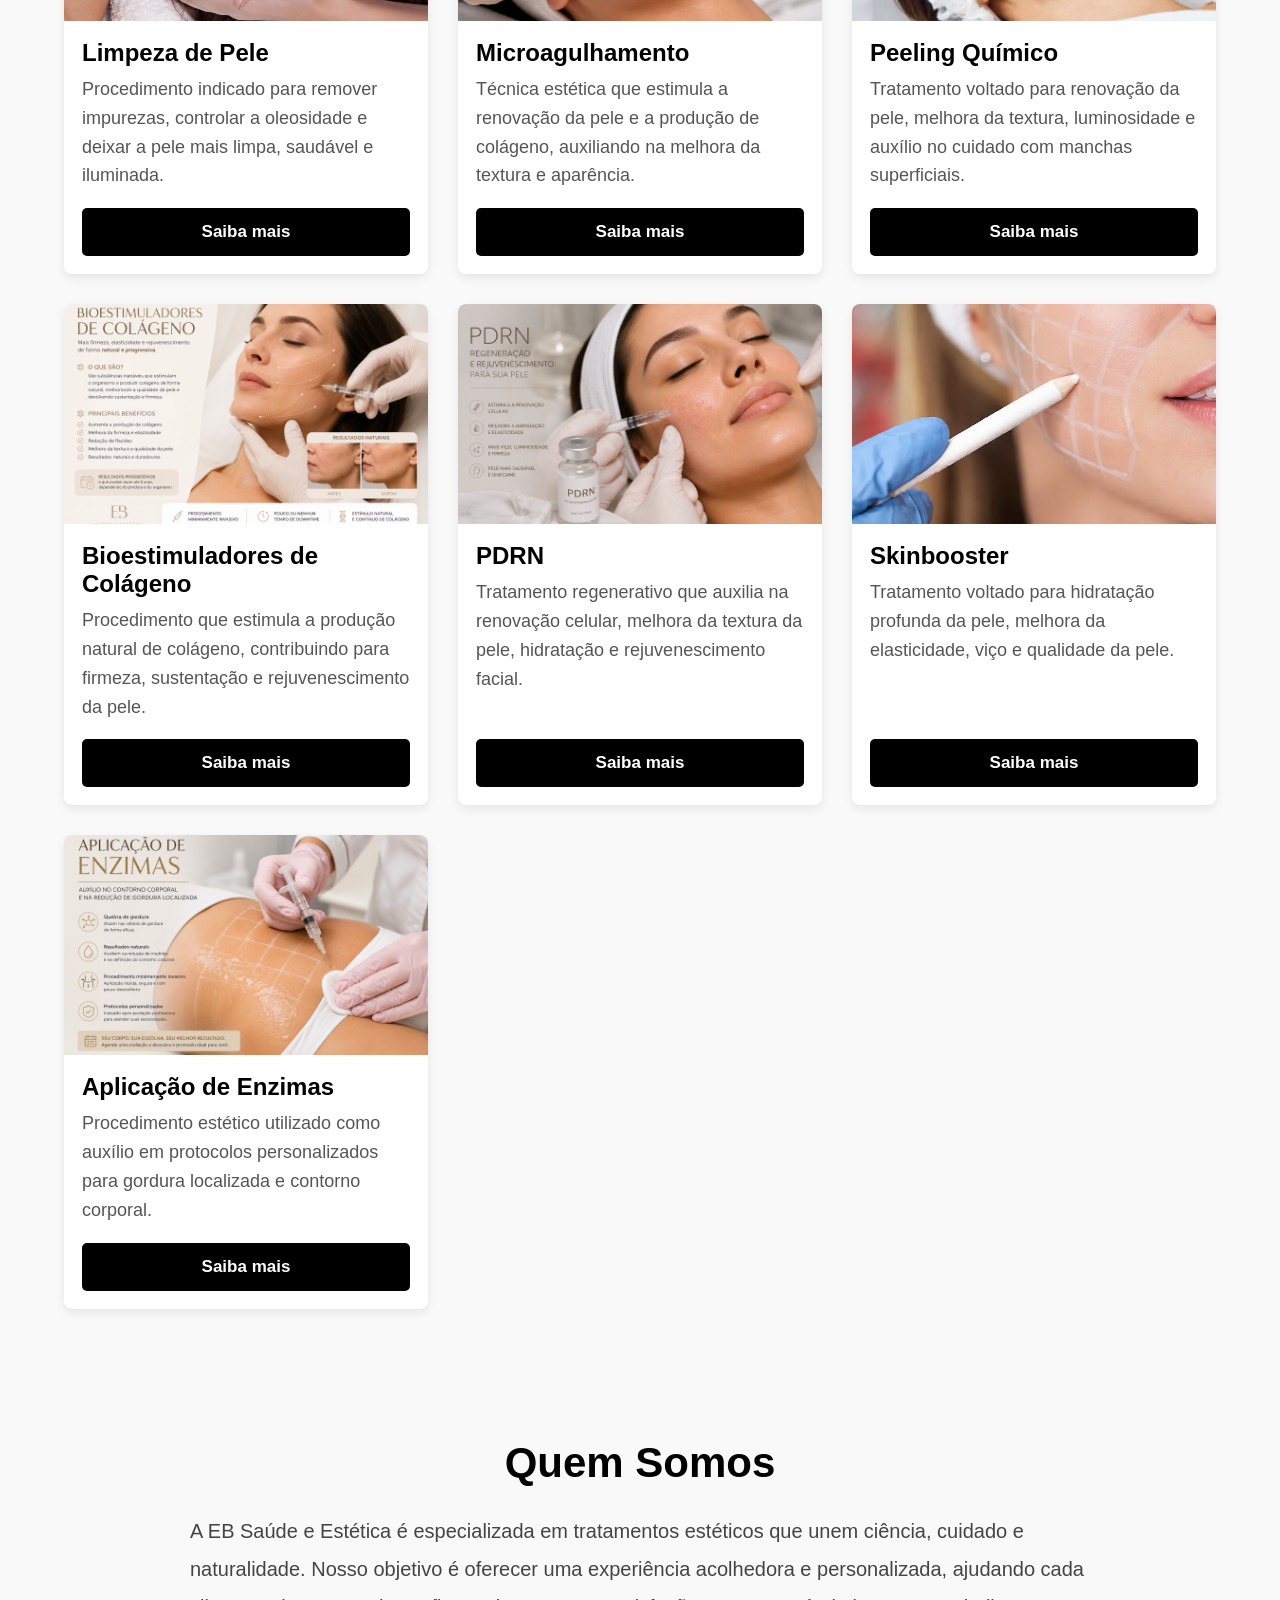
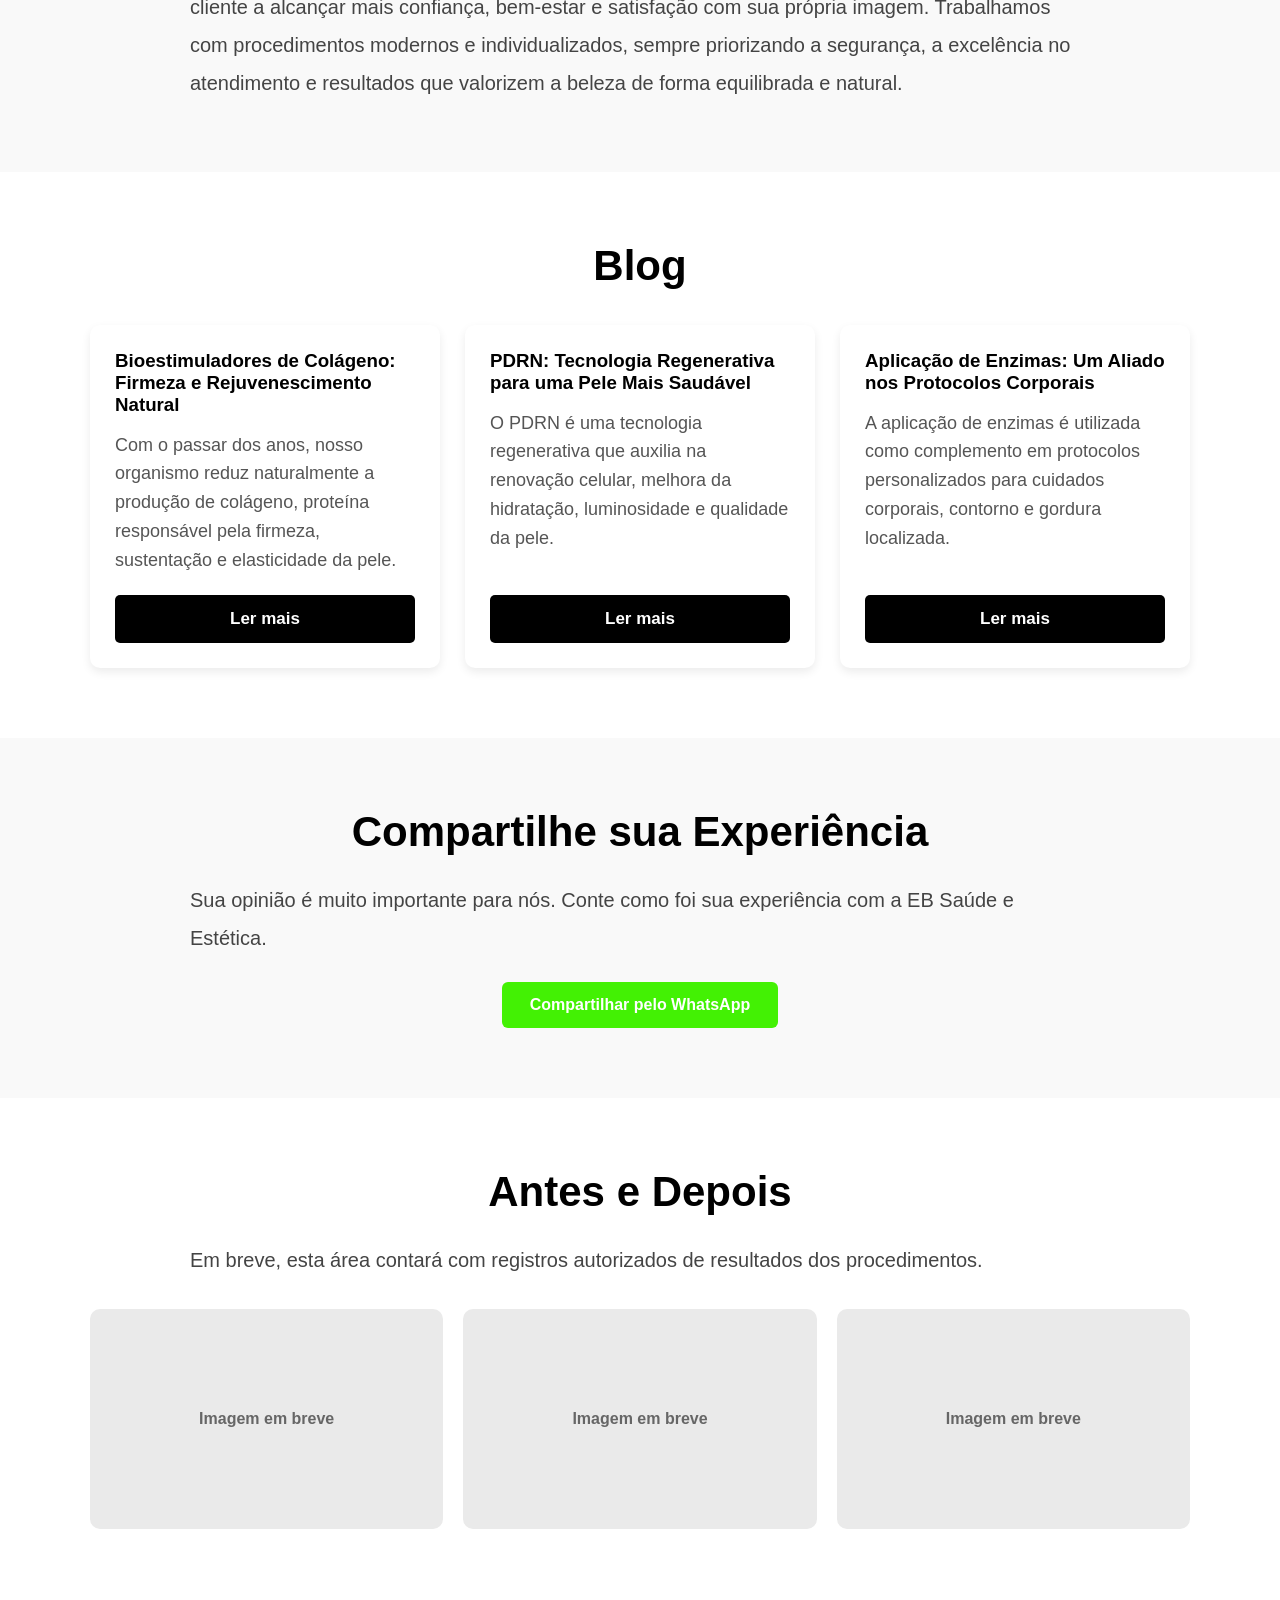
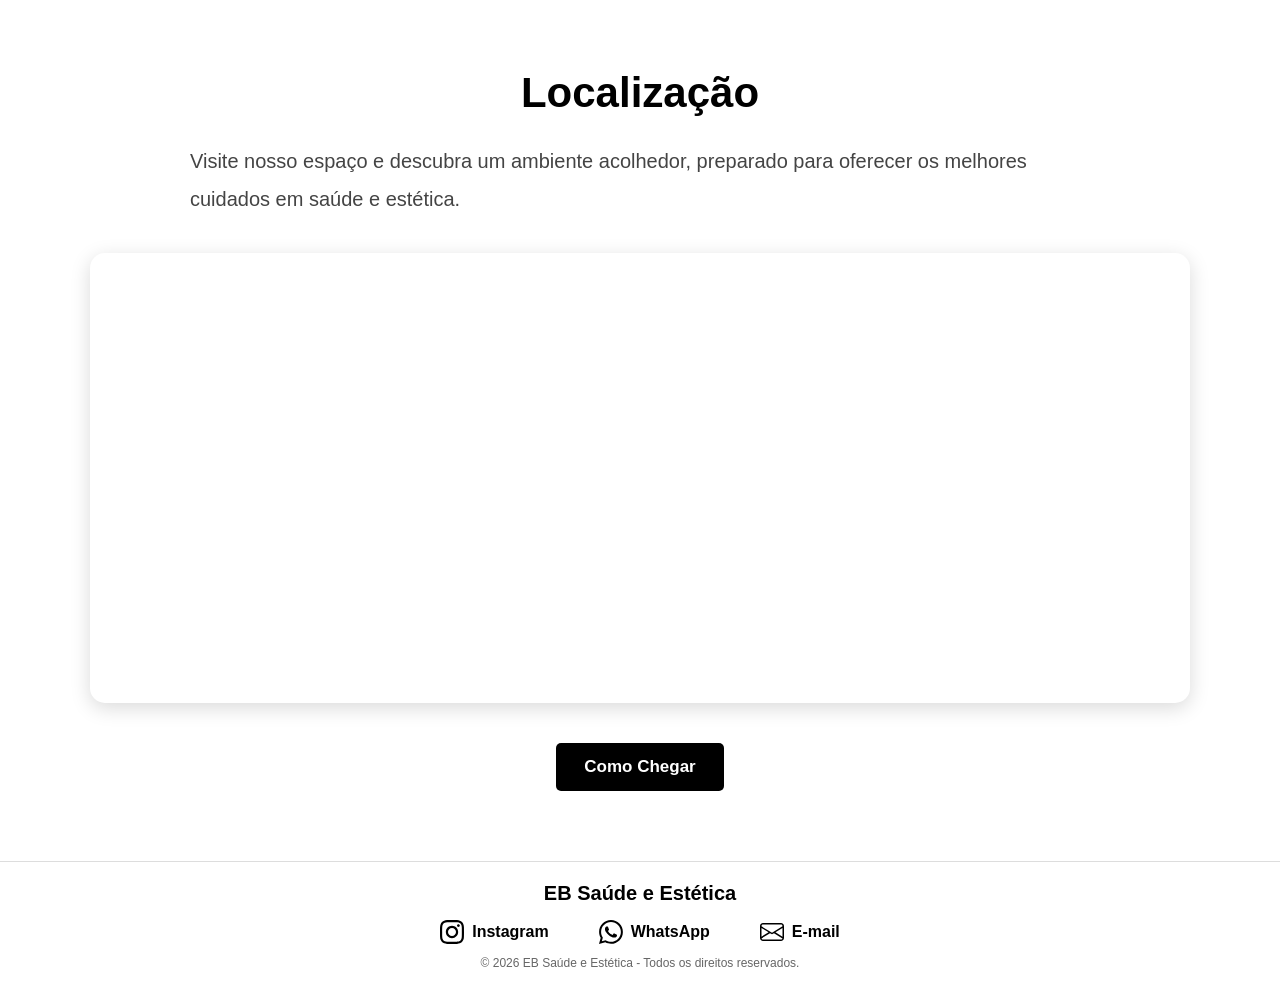
==== commit 7367a62e: "backup antes da refatoracao semantica do index" ====
--- a/index.html
+++ b/index.html
@@ -683,4 +683,3 @@
 
 </body>
 </html>
-```
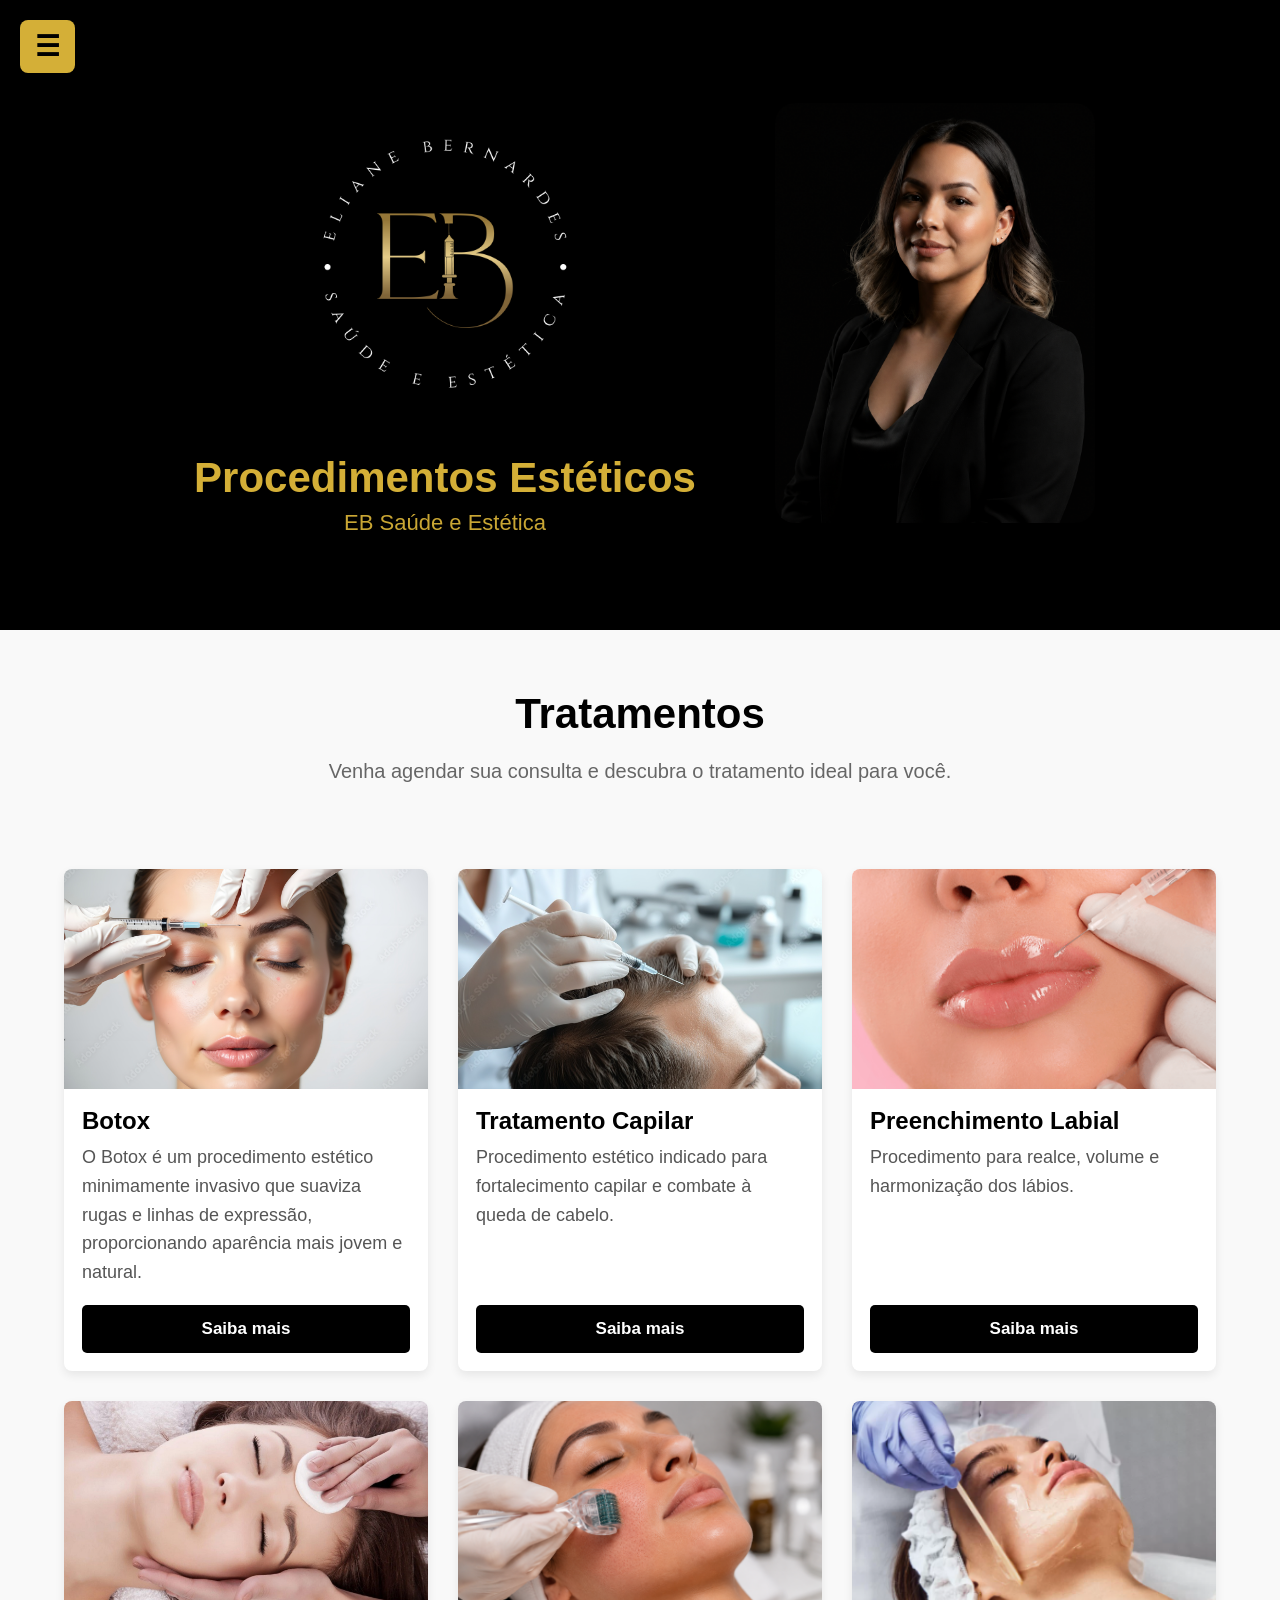
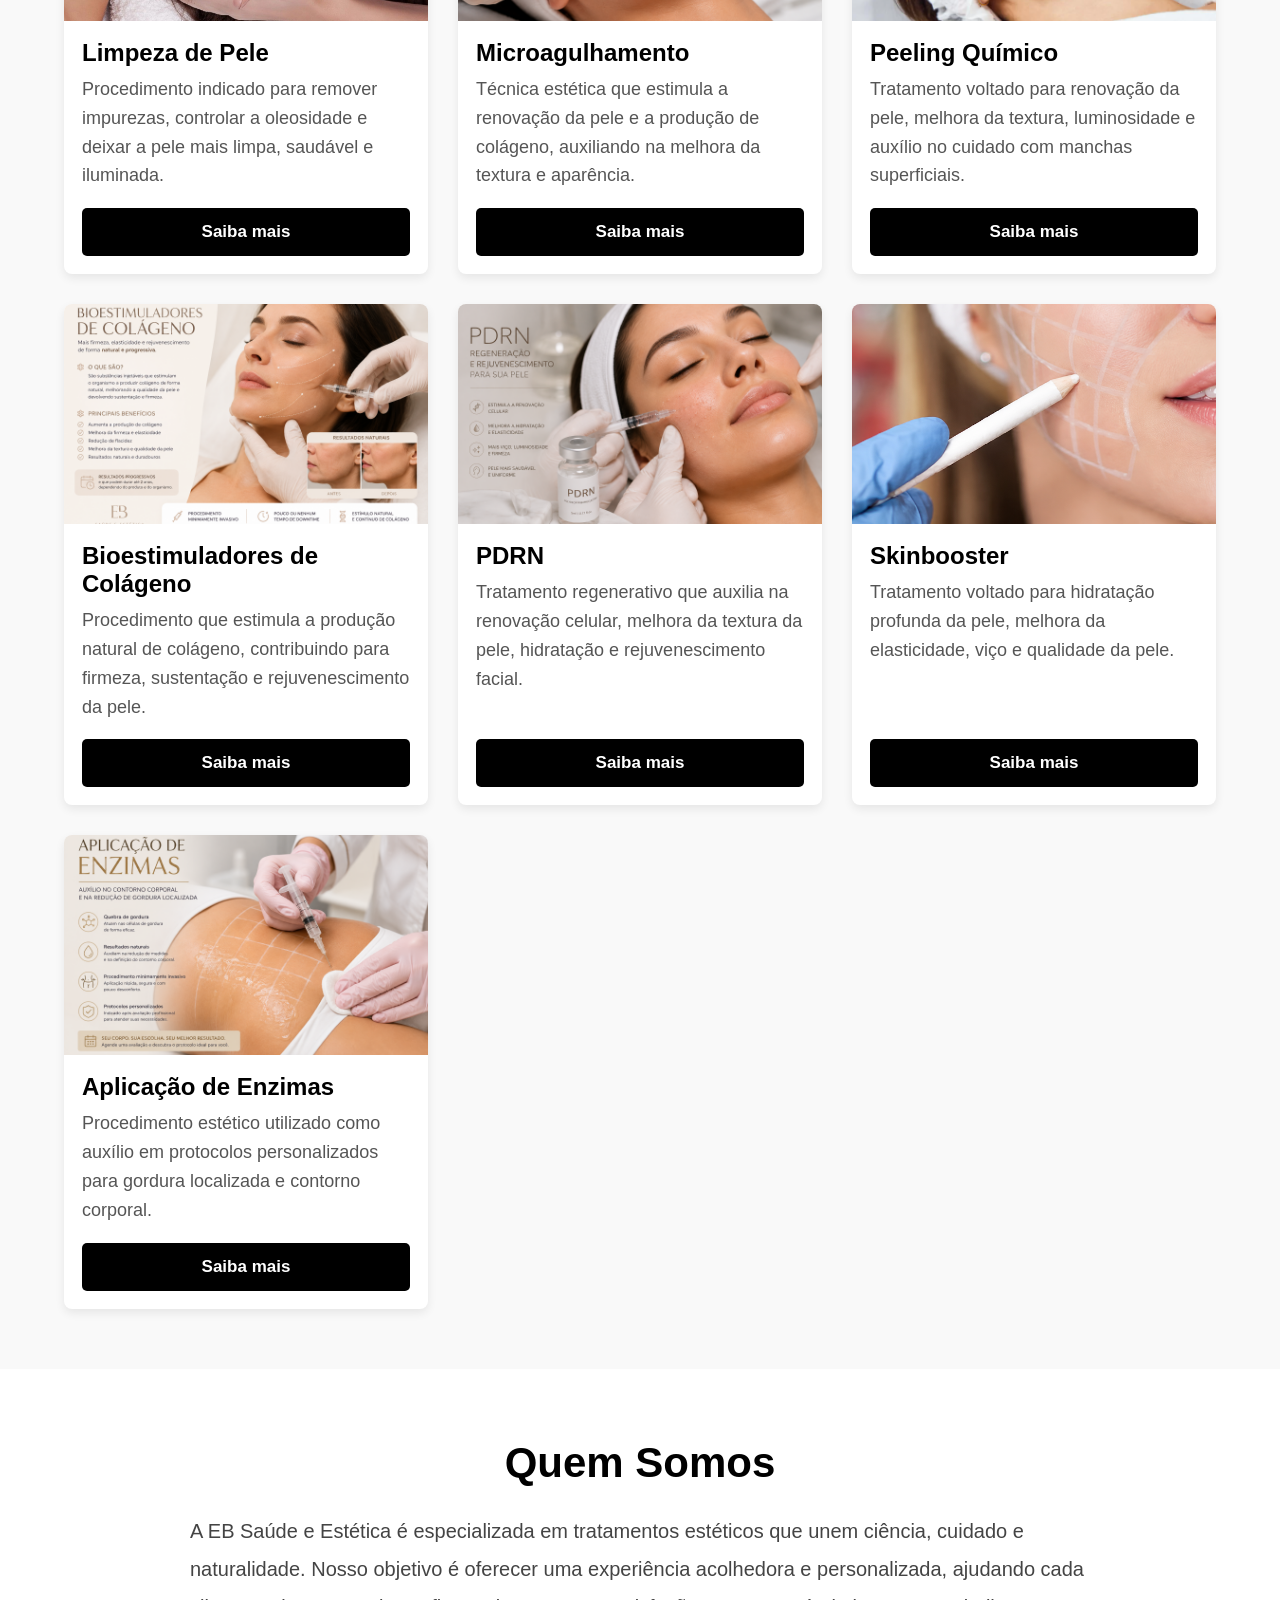
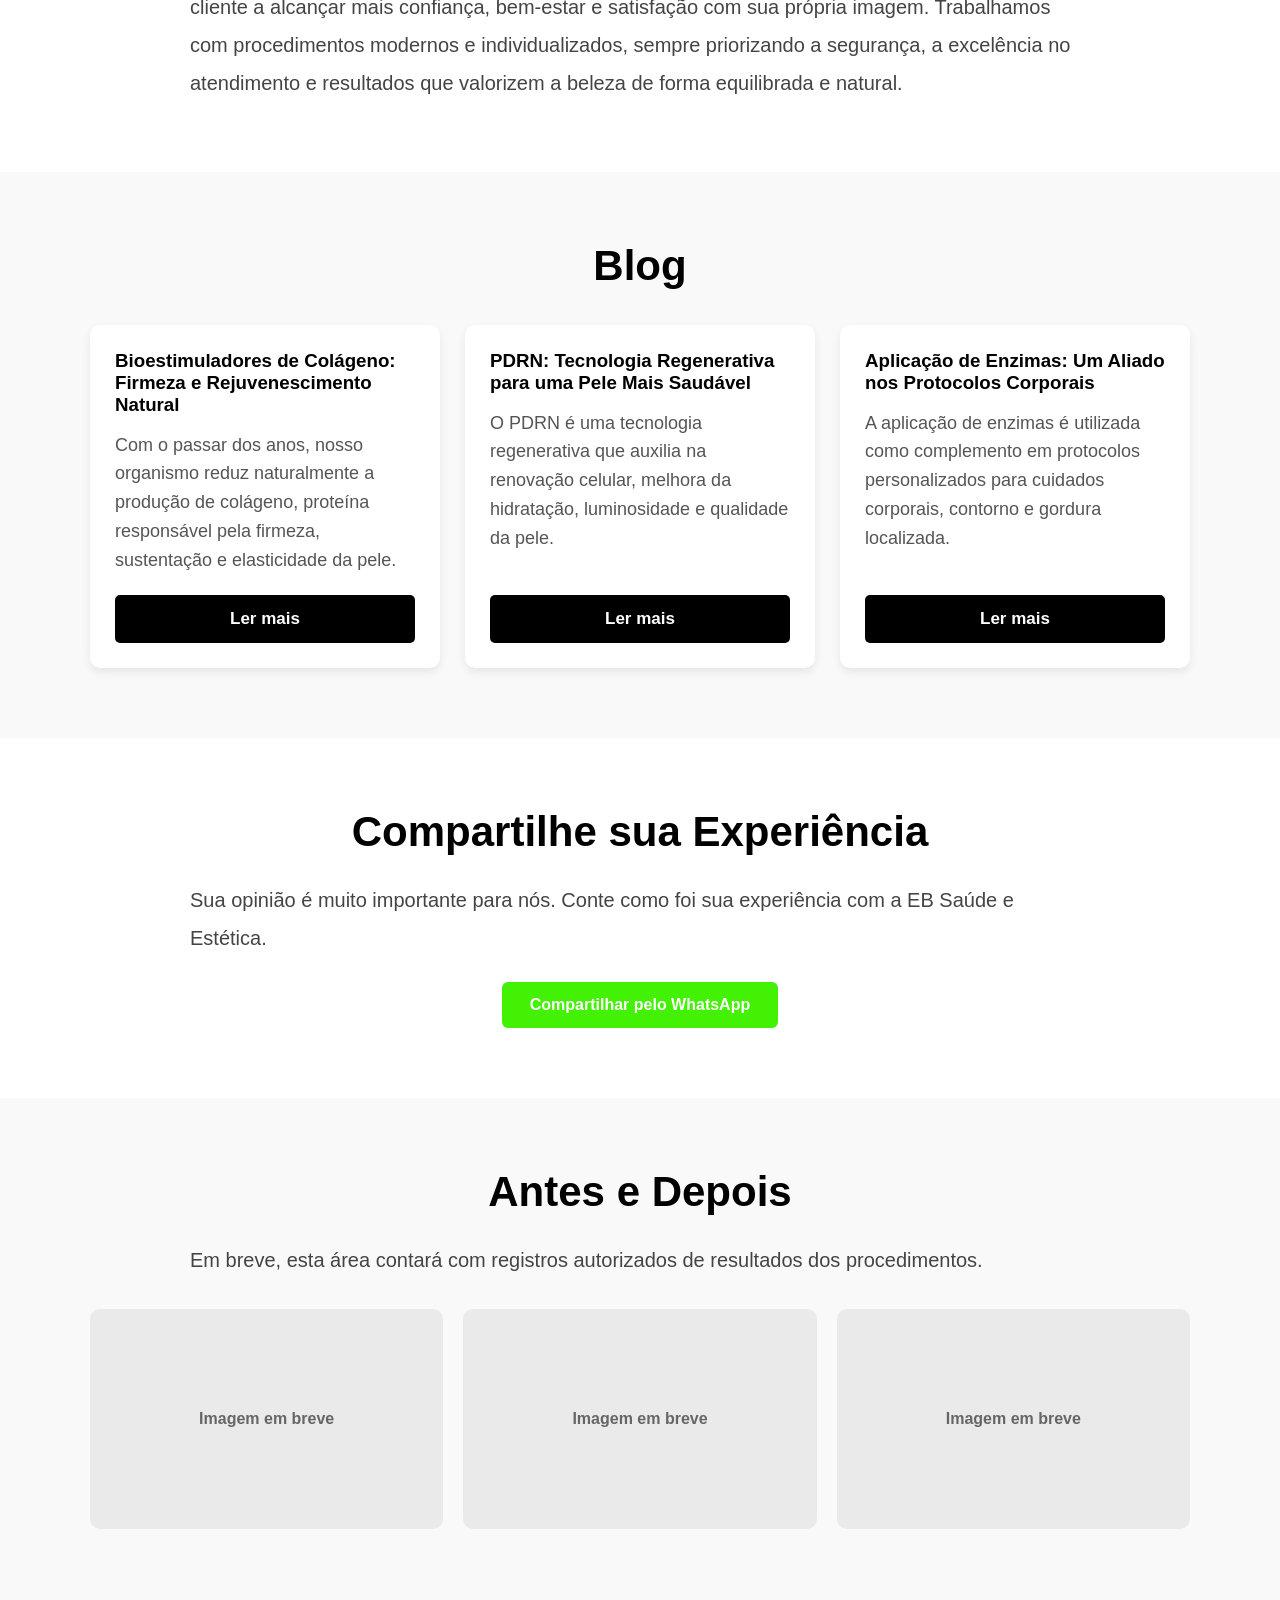
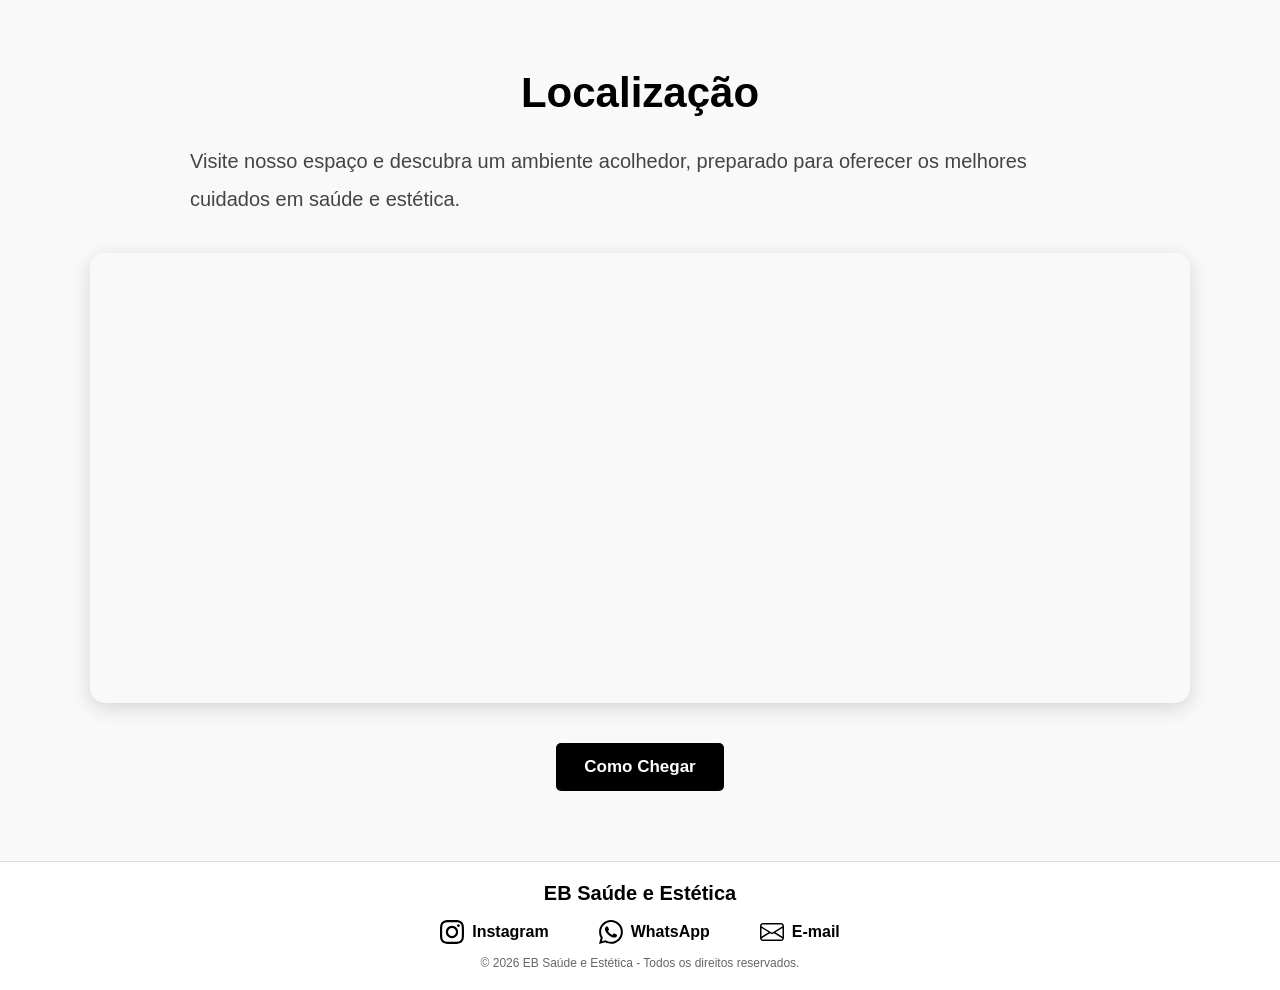
==== commit 213c72f5: "refactor: melhora estrutura semantica do index HTML" ====
--- a/index.html
+++ b/index.html
@@ -1,4 +1,4 @@
-<!DOCTYPE html>
+﻿<!DOCTYPE html>
 <html lang="pt-br">
 
 <head>
@@ -41,12 +41,22 @@
          MENU
     ========================== -->
 
+    <header>
+
     <!-- BOTÃO MENU -->
-    <button class="menu-toggle" onclick="abrirMenu()">☰</button>
-
-    <!-- MENU LATERAL -->
-    <nav id="menuLateral" class="menu-lateral">
-        <button class="fechar-menu" onclick="fecharMenu()">×</button>
+<button class="menu-toggle" onclick="abrirMenu()">☰</button>
+
+<!-- MENU LATERAL -->
+<nav id="menuLateral" class="menu-lateral">
+
+    <button
+        type="button"
+        class="fechar-menu"
+        aria-label="Fechar menu"
+        onclick="fecharMenu()"
+    >
+        ×
+    </button>
 
         <h2>Bem vindo</h2>
 
@@ -70,6 +80,8 @@
         <a href="#contato" onclick="fecharMenu()">Contato</a>
     </nav>
 
+    </header>
+
     <!-- OVERLAY DO MENU -->
     <div
         id="overlayMenu"
@@ -82,6 +94,8 @@
          HERO / INÍCIO
     ========================== -->
 
+    <main>
+
     <section class="hero" id="inicio">
         <div class="hero-content">
 
@@ -100,8 +114,6 @@
 
         </div>
     </section>
-
-
     <!-- =========================
          TRATAMENTOS
     ========================== -->
@@ -116,8 +128,8 @@
 
     <section class="procedimentos" id="tratamentos">
 
-        <!-- BOTOX -->
-        <div class="card">
+        <!-- BOTOX-->
+        <article class="card">
             <img
                 src="img/botox.png"
                 alt="Procedimento Botox"
@@ -125,7 +137,7 @@
                 style="cursor:pointer;"
             >
 
-            <h3>BOTOX</h3>
+            <h3>Botox</h3>
 
             <p>
                 O Botox é um procedimento estético minimamente invasivo que suaviza rugas e linhas de expressão, proporcionando aparência mais jovem e natural.
@@ -137,12 +149,12 @@
             >
                 Saiba mais
             </a>
-        </div>
+        </article>
 
 
         <!-- TRATAMENTO CAPILAR -->
-        <div class="card">
-            <img
+       <article class="card">
+          <img
                 src="img/capilar1.png"
                 alt="Tratamento Capilar"
                 onclick="abrirImagem(this.src)"
@@ -161,11 +173,11 @@
             >
                 Saiba mais
             </a>
-        </div>
+        </article>
 
 
         <!-- PREENCHIMENTO LABIAL -->
-        <div class="card">
+        <article class="card">
             <img
                 src="img/labial1.png"
                 alt="Preenchimento Labial"
@@ -185,11 +197,11 @@
             >
                 Saiba mais
             </a>
-        </div>
+        </article>
 
 
         <!-- LIMPEZA DE PELE -->
-        <div class="card">
+        <article class="card">
             <img
                 src="img/limpeza-pele.png"
                 alt="Limpeza de Pele"
@@ -209,11 +221,11 @@
             >
                 Saiba mais
             </a>
-        </div>
+        </article>
 
 
         <!-- MICROAGULHAMENTO -->
-        <div class="card">
+        <article class="card">
             <img
                 src="img/microagulhamento.png"
                 alt="Microagulhamento"
@@ -233,11 +245,11 @@
             >
                 Saiba mais
             </a>
-        </div>
+        </article>
 
 
         <!-- PEELING QUÍMICO -->
-        <div class="card">
+        <article class="card">
             <img
                 src="img/peeling-quimico.png"
                 alt="Peeling Químico"
@@ -257,11 +269,11 @@
             >
                 Saiba mais
             </a>
-        </div>
+        </article>
 
 
         <!-- BIOESTIMULADORES -->
-        <div class="card">
+        <article class="card">
             <img
                 src="img/bioestimuladores.png"
                 alt="Bioestimuladores"
@@ -281,11 +293,11 @@
             >
                 Saiba mais
             </a>
-        </div>
+        </article>
 
 
         <!-- PDRN -->
-        <div class="card">
+        <article class="card">
             <img
                 src="img/pdrn.png"
                 alt="PDRN"
@@ -305,11 +317,11 @@
             >
                 Saiba mais
             </a>
-        </div>
+        </article>
 
 
         <!-- SKINBOOSTER -->
-        <div class="card">
+        <article class="card">
             <img
                 src="img/skinbooster.png"
                 alt="Skinbooster"
@@ -329,11 +341,11 @@
             >
                 Saiba mais
             </a>
-        </div>
+        </article>
 
 
         <!-- APLICAÇÃO DE ENZIMAS -->
-        <div class="card">
+        <article class="card">
             <img
                 src="img/enzimas.png"
                 alt="Aplicação de Enzimas"
@@ -353,7 +365,7 @@
             >
                 Saiba mais
             </a>
-        </div>
+        </article>
 
     </section>
 
@@ -388,7 +400,7 @@
             <div class="blog-cards">
 
                 <!-- BIOESTIMULADORES -->
-                <div class="blog-card">
+               <article class="blog-card">
                     <h3>
                         Bioestimuladores de Colágeno: Firmeza e Rejuvenescimento Natural
                     </h3>
@@ -403,11 +415,11 @@
                     >
                         Ler mais
                     </button>
-                </div>
+                </article>
 
 
                 <!-- PDRN -->
-                <div class="blog-card">
+                <article class="blog-card">
                     <h3>
                         PDRN: Tecnologia Regenerativa para uma Pele Mais Saudável
                     </h3>
@@ -422,11 +434,11 @@
                     >
                         Ler mais
                     </button>
-                </div>
+                </article>
 
 
                 <!-- ENZIMAS -->
-                <div class="blog-card">
+                <article class="blog-card">
                     <h3>
                         Aplicação de Enzimas: Um Aliado nos Protocolos Corporais
                     </h3>
@@ -441,7 +453,7 @@
                     >
                         Ler mais
                     </button>
-                </div>
+                </article>
 
             </div>
         </div>
@@ -449,7 +461,7 @@
 
 
     <!-- =========================
-         COMPARTILHE SUA EXPERIÊNCIA
+    COMPARTILHE SUA EXPERIÊNCIA
     ========================== -->
 
     <section id="experiencia" class="secao-extra">
@@ -531,11 +543,12 @@
             </a>
 
             <button
-                onclick="voltarLista();"
-                class="btn-voltar"
-            >
-                ← Voltar
-            </button>
+    type="button"
+    onclick="voltarLista();"
+    class="btn-voltar"
+>
+    ← Voltar
+</button>
 
         </div>
     </section>
@@ -578,9 +591,11 @@
         </div>
     </section>
 
-
-    <!-- =========================
-         RODAPÉ
+    </main>
+
+
+    <!-- =========================
+         RODAPE
     ========================== -->
 
     <footer class="rodape" id="contato">
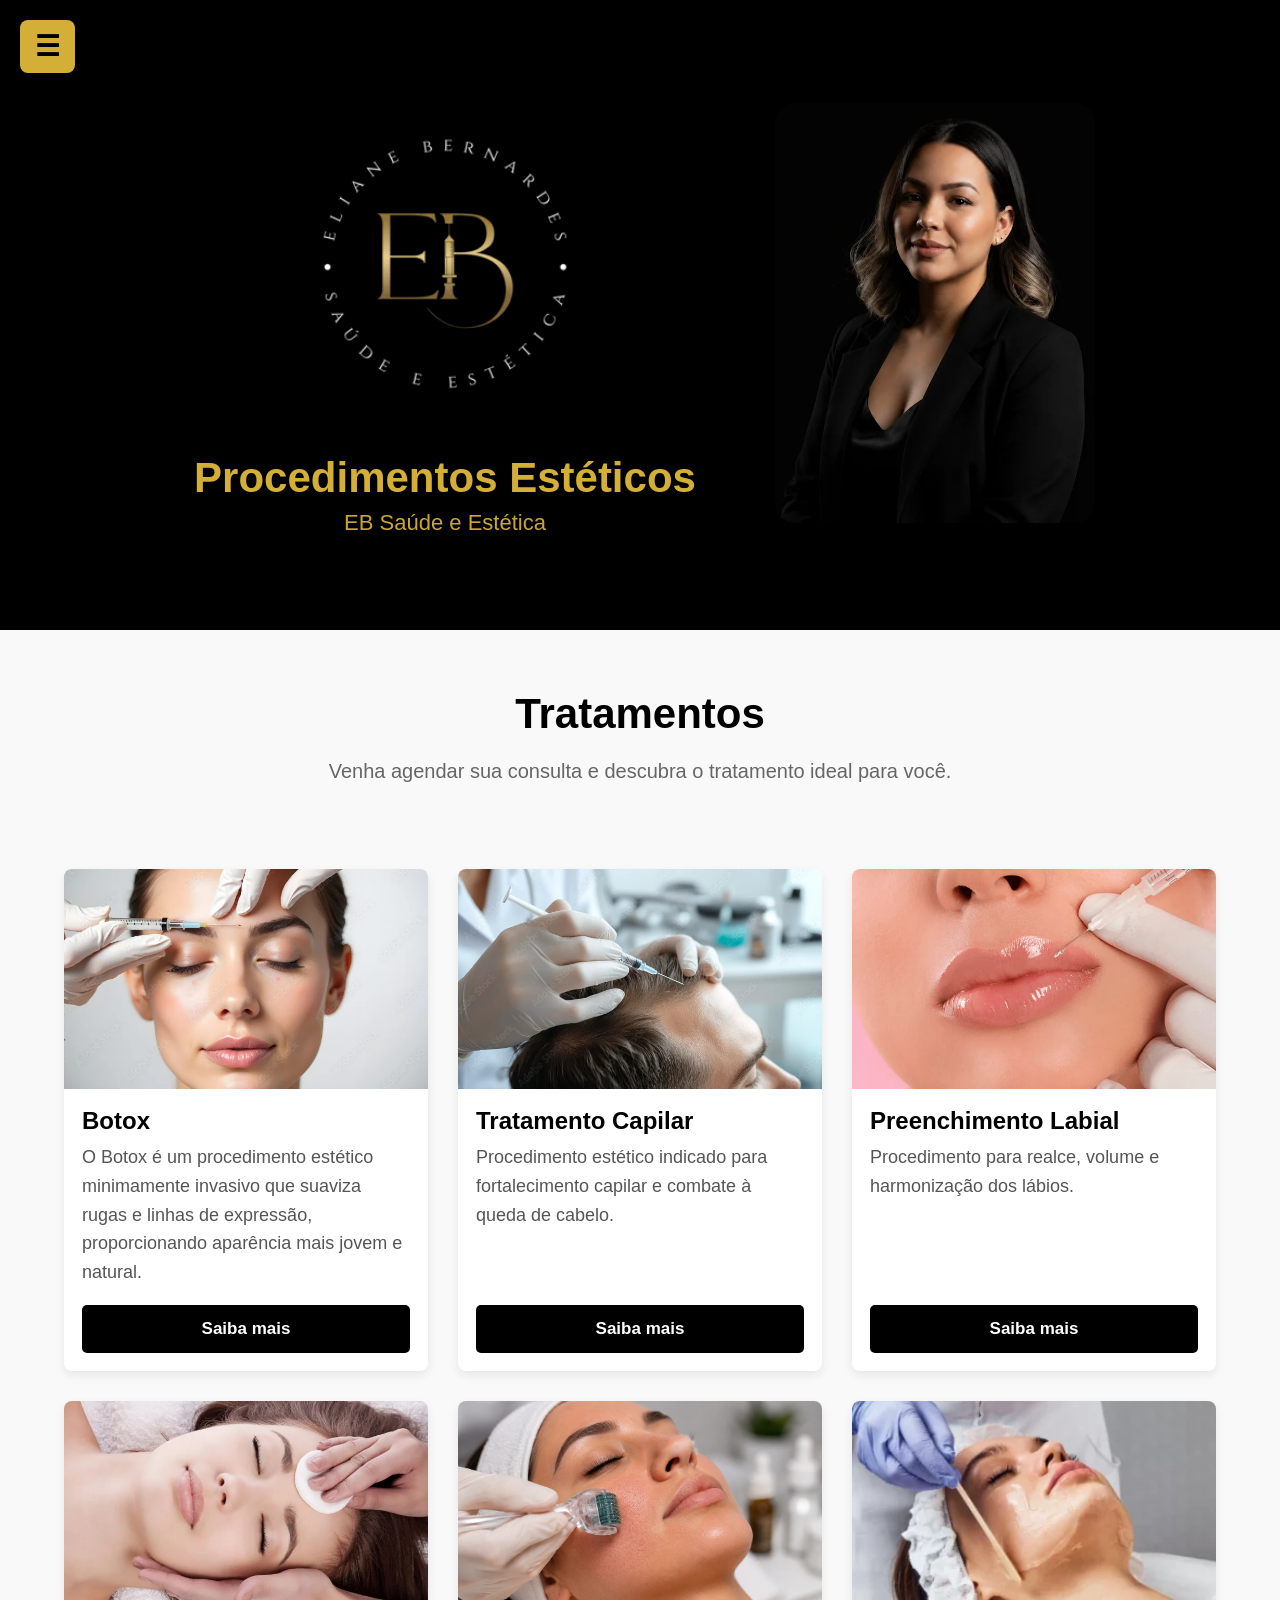
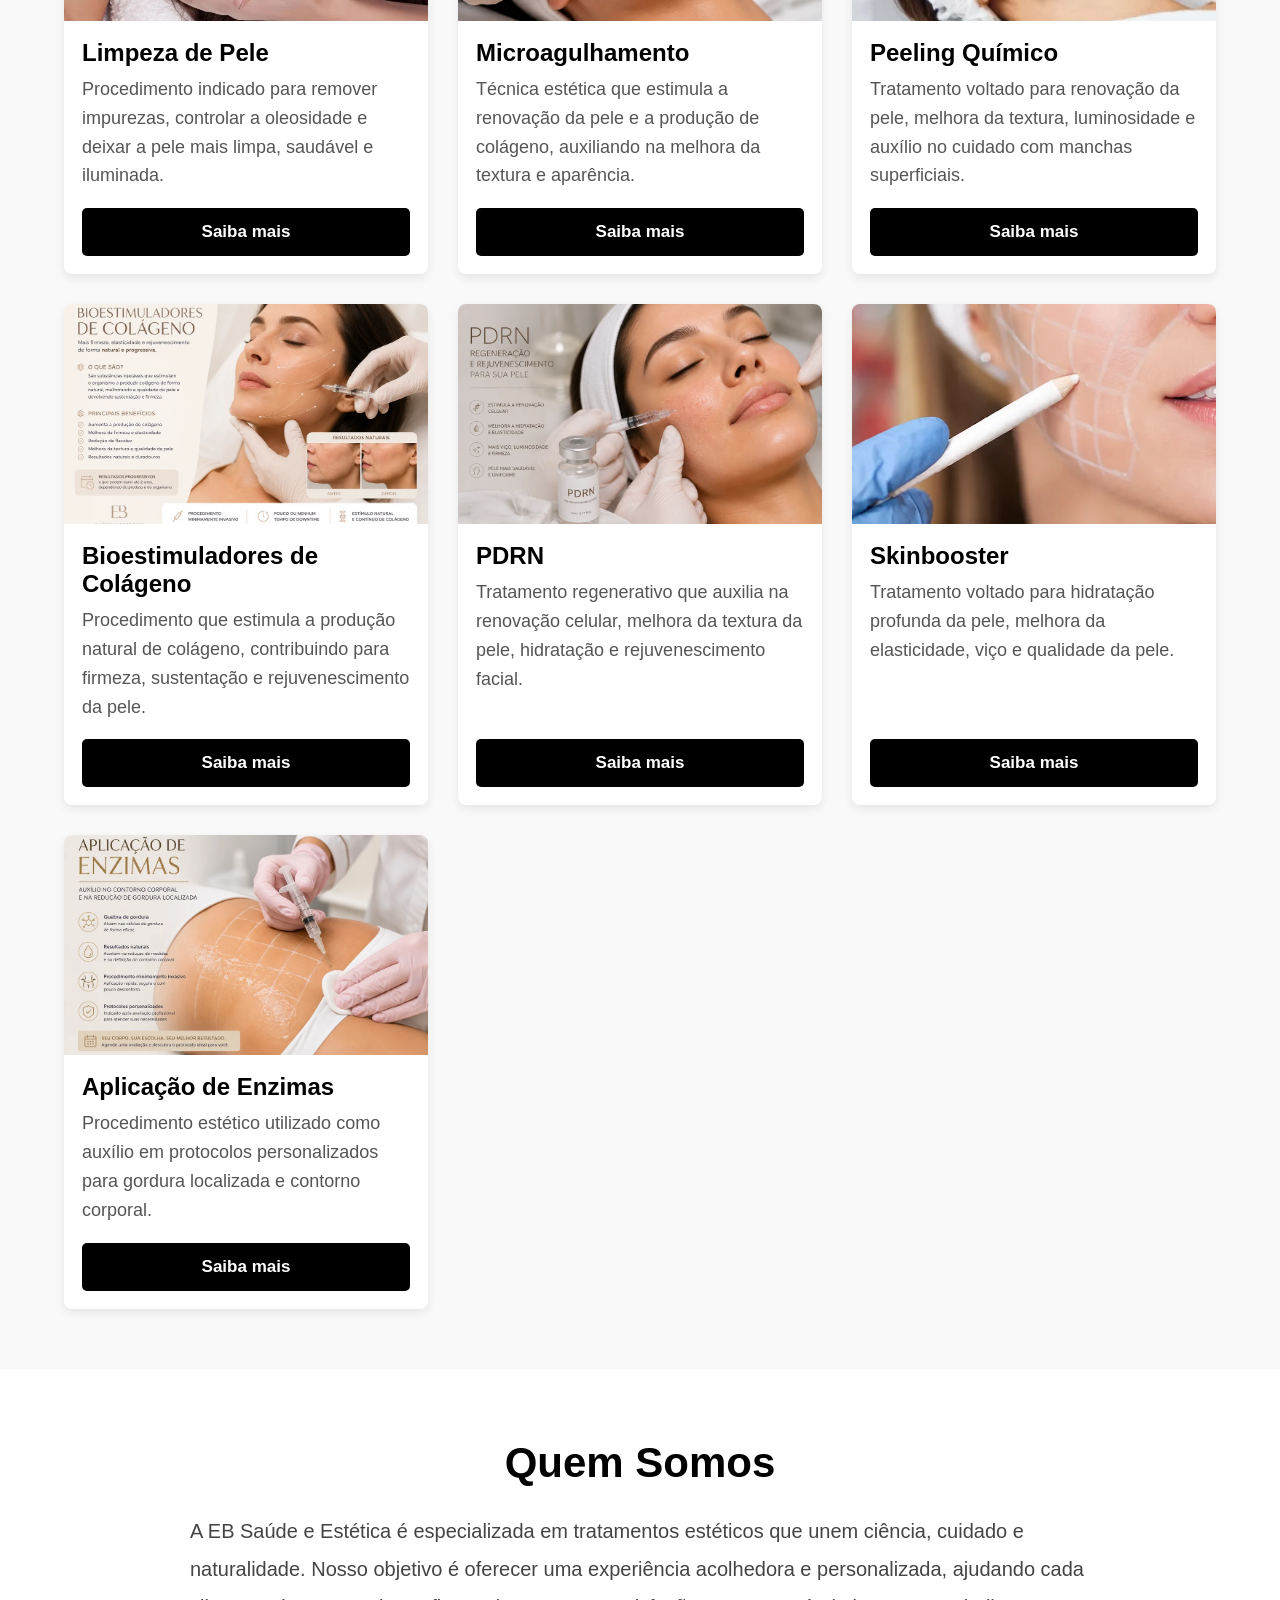
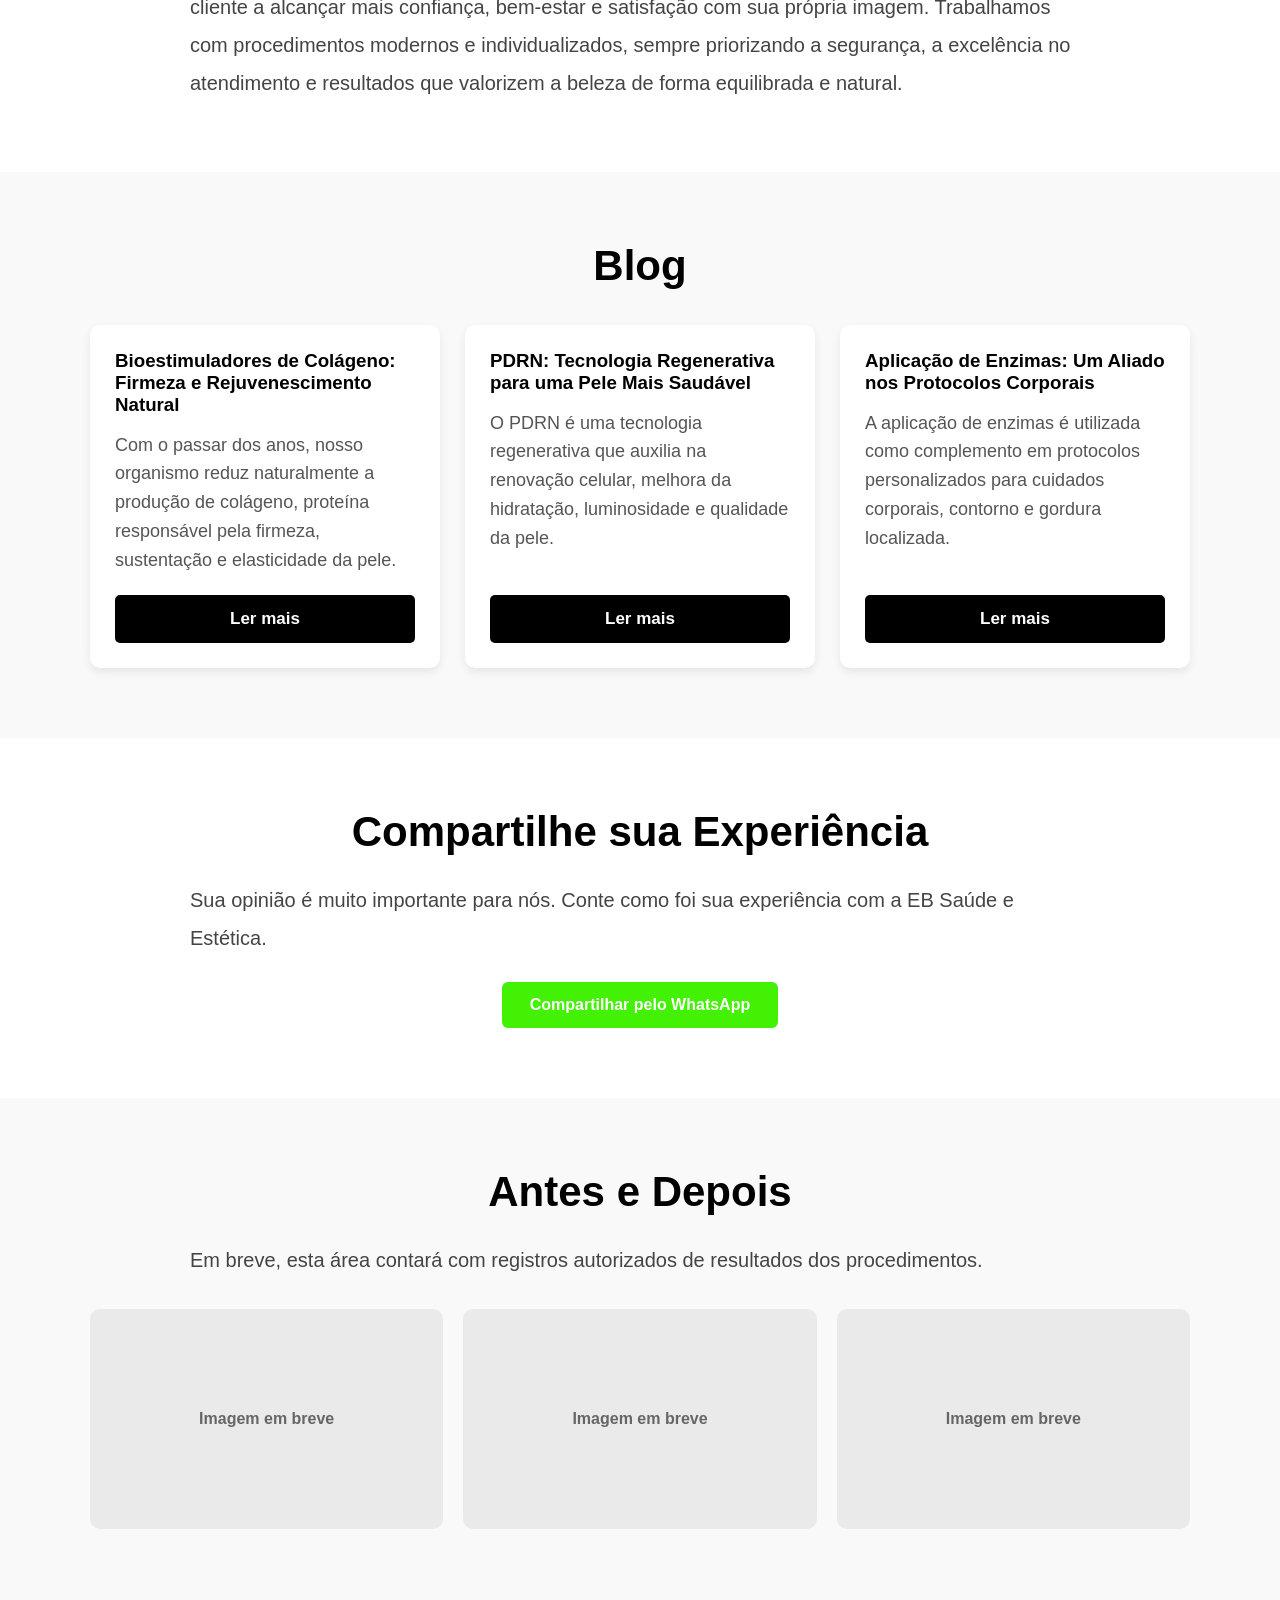
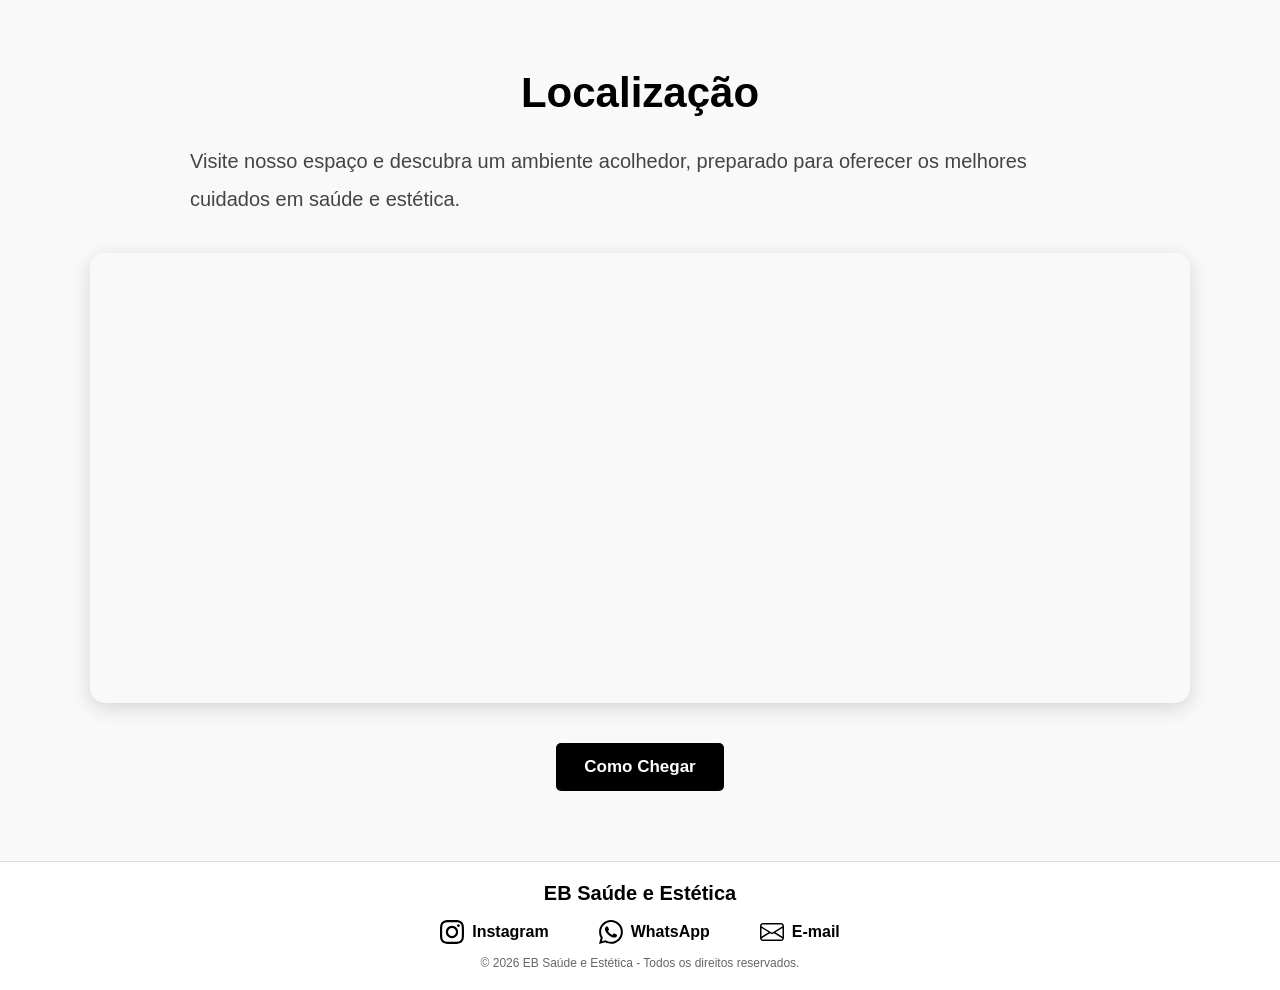
==== commit f45e3b23: "Otimiza imagens WebP e melhora acessibilidade e responsividade" ====
--- a/index.html
+++ b/index.html
@@ -100,14 +100,14 @@
         <div class="hero-content">
 
             <div class="hero-logo">
-                <img src="img/logo2.png" alt="Logo EB Saúde e Estética">
+                <img src="img/logo2.webp" alt="Logo EB Saúde e Estética">
                 <h1>Procedimentos Estéticos</h1>
                 <p>EB Saúde e Estética</p>
             </div>
 
             <div class="hero-foto">
                 <img
-                    src="img/proprietaria1.png"
+                    src="img/proprietaria1.webp"
                     alt="Proprietária da EB Saúde e Estética"
                 >
             </div>
@@ -131,7 +131,7 @@
         <!-- BOTOX-->
         <article class="card">
             <img
-                src="img/botox.png"
+                src="img/botox.webp"
                 alt="Procedimento Botox"
                 onclick="abrirImagem(this.src)"
                 style="cursor:pointer;"
@@ -155,7 +155,7 @@
         <!-- TRATAMENTO CAPILAR -->
        <article class="card">
           <img
-                src="img/capilar1.png"
+                src="img/capilar1.webp"
                 alt="Tratamento Capilar"
                 onclick="abrirImagem(this.src)"
                 style="cursor:pointer;"
@@ -179,7 +179,7 @@
         <!-- PREENCHIMENTO LABIAL -->
         <article class="card">
             <img
-                src="img/labial1.png"
+                src="img/labial1.webp"
                 alt="Preenchimento Labial"
                 onclick="abrirImagem(this.src)"
                 style="cursor:pointer;"
@@ -203,7 +203,7 @@
         <!-- LIMPEZA DE PELE -->
         <article class="card">
             <img
-                src="img/limpeza-pele.png"
+                src="img/limpeza-pele.webp"
                 alt="Limpeza de Pele"
                 onclick="abrirImagem(this.src)"
                 style="cursor:pointer;"
@@ -227,7 +227,7 @@
         <!-- MICROAGULHAMENTO -->
         <article class="card">
             <img
-                src="img/microagulhamento.png"
+                src="img/microagulhamento.webp"
                 alt="Microagulhamento"
                 onclick="abrirImagem(this.src)"
                 style="cursor:pointer;"
@@ -251,7 +251,7 @@
         <!-- PEELING QUÍMICO -->
         <article class="card">
             <img
-                src="img/peeling-quimico.png"
+                src="img/peeling-quimico.webp"
                 alt="Peeling Químico"
                 onclick="abrirImagem(this.src)"
                 style="cursor:pointer;"
@@ -275,7 +275,7 @@
         <!-- BIOESTIMULADORES -->
         <article class="card">
             <img
-                src="img/bioestimuladores.png"
+                src="img/bioestimuladores.webp"
                 alt="Bioestimuladores"
                 onclick="abrirImagem(this.src)"
                 style="cursor:pointer;"
@@ -299,7 +299,7 @@
         <!-- PDRN -->
         <article class="card">
             <img
-                src="img/pdrn.png"
+                src="img/pdrn.webp"
                 alt="PDRN"
                 onclick="abrirImagem(this.src)"
                 style="cursor:pointer;"
@@ -323,7 +323,7 @@
         <!-- SKINBOOSTER -->
         <article class="card">
             <img
-                src="img/skinbooster.png"
+                src="img/skinbooster.webp"
                 alt="Skinbooster"
                 onclick="abrirImagem(this.src)"
                 style="cursor:pointer;"
@@ -347,7 +347,7 @@
         <!-- APLICAÇÃO DE ENZIMAS -->
         <article class="card">
             <img
-                src="img/enzimas.png"
+                src="img/enzimas.webp"
                 alt="Aplicação de Enzimas"
                 onclick="abrirImagem(this.src)"
                 style="cursor:pointer;"
--- a/css/style_procedimento.css
+++ b/css/style_procedimento.css
@@ -285,7 +285,6 @@
     box-shadow: 0 4px 10px rgba(0,0,0,0.2);
     transition: 0.3s;
 }
-
 .menu-toggle:hover {
     background: #c49b20;
 }
@@ -300,6 +299,7 @@
     padding: 30px 20px;
     z-index: 1002;
     transition: 0.3s ease;
+    overflow-y: auto;
 }
 
 .menu-lateral.ativo {
@@ -736,11 +736,13 @@
     }
 
     .btn-agendar,
-    .btn-voltar {
-        width: 100%;
-        display: block;
-        font-size: 18px;
-    }
+.btn-voltar {
+    width: 100%;
+    display: block;
+    font-size: 18px;
+    margin-left: 0;
+    margin-right: 0;
+}
 
     .rodape {
         padding: 15px 10px;
@@ -831,4 +833,32 @@
     .mapa iframe {
         height: 350px;
     }
+}
+
+/* =========================================
+   ACESSIBILIDADE - NAVEGAÇÃO POR TECLADO
+========================================= */
+
+a:focus-visible,
+button:focus-visible {
+    outline: 3px solid #d4af37;
+    outline-offset: 3px;
+}
+
+/* =========================================
+   ACESSIBILIDADE - MOVIMENTO REDUZIDO
+========================================= */
+
+@media (prefers-reduced-motion: reduce) {
+    html {
+        scroll-behavior: auto;
+    }
+
+    *,
+    *::before,
+    *::after {
+        animation-duration: 0.01ms !important;
+        animation-iteration-count: 1 !important;
+        transition-duration: 0.01ms !important;
+    }
 }
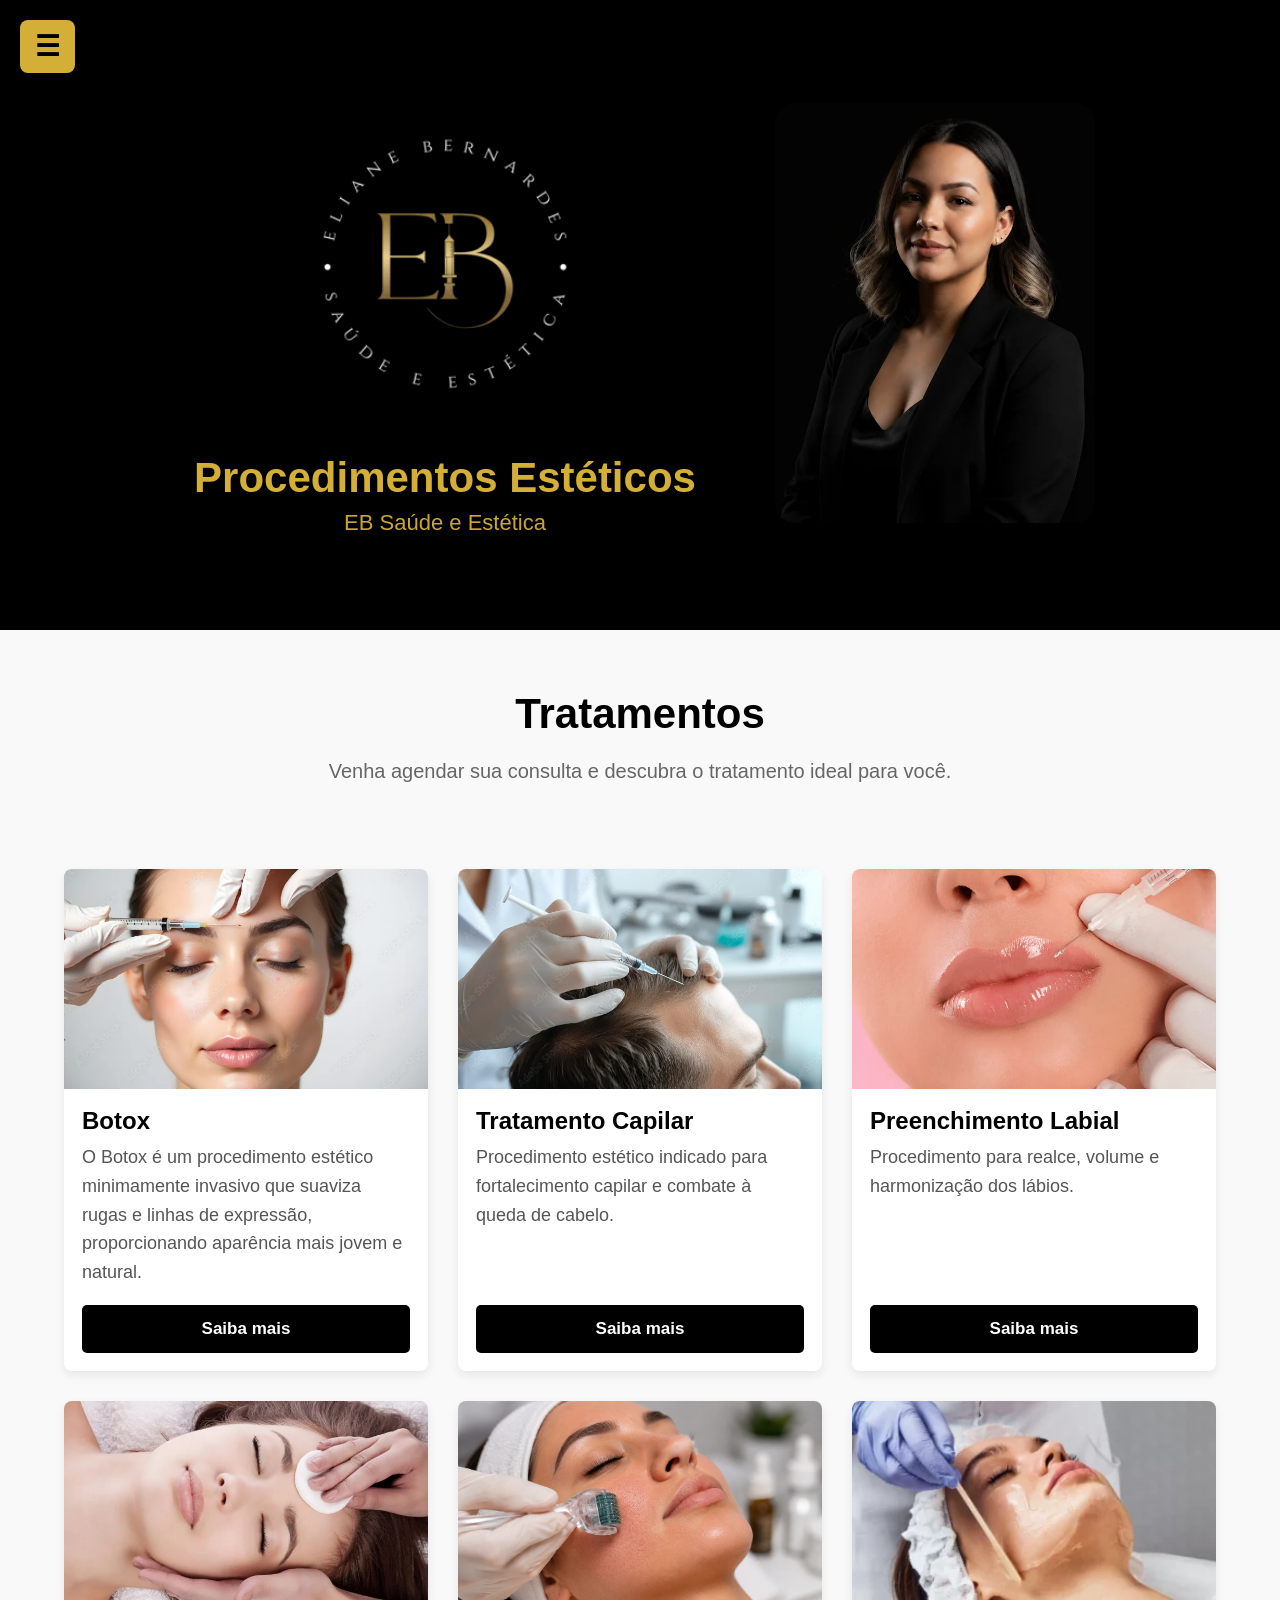
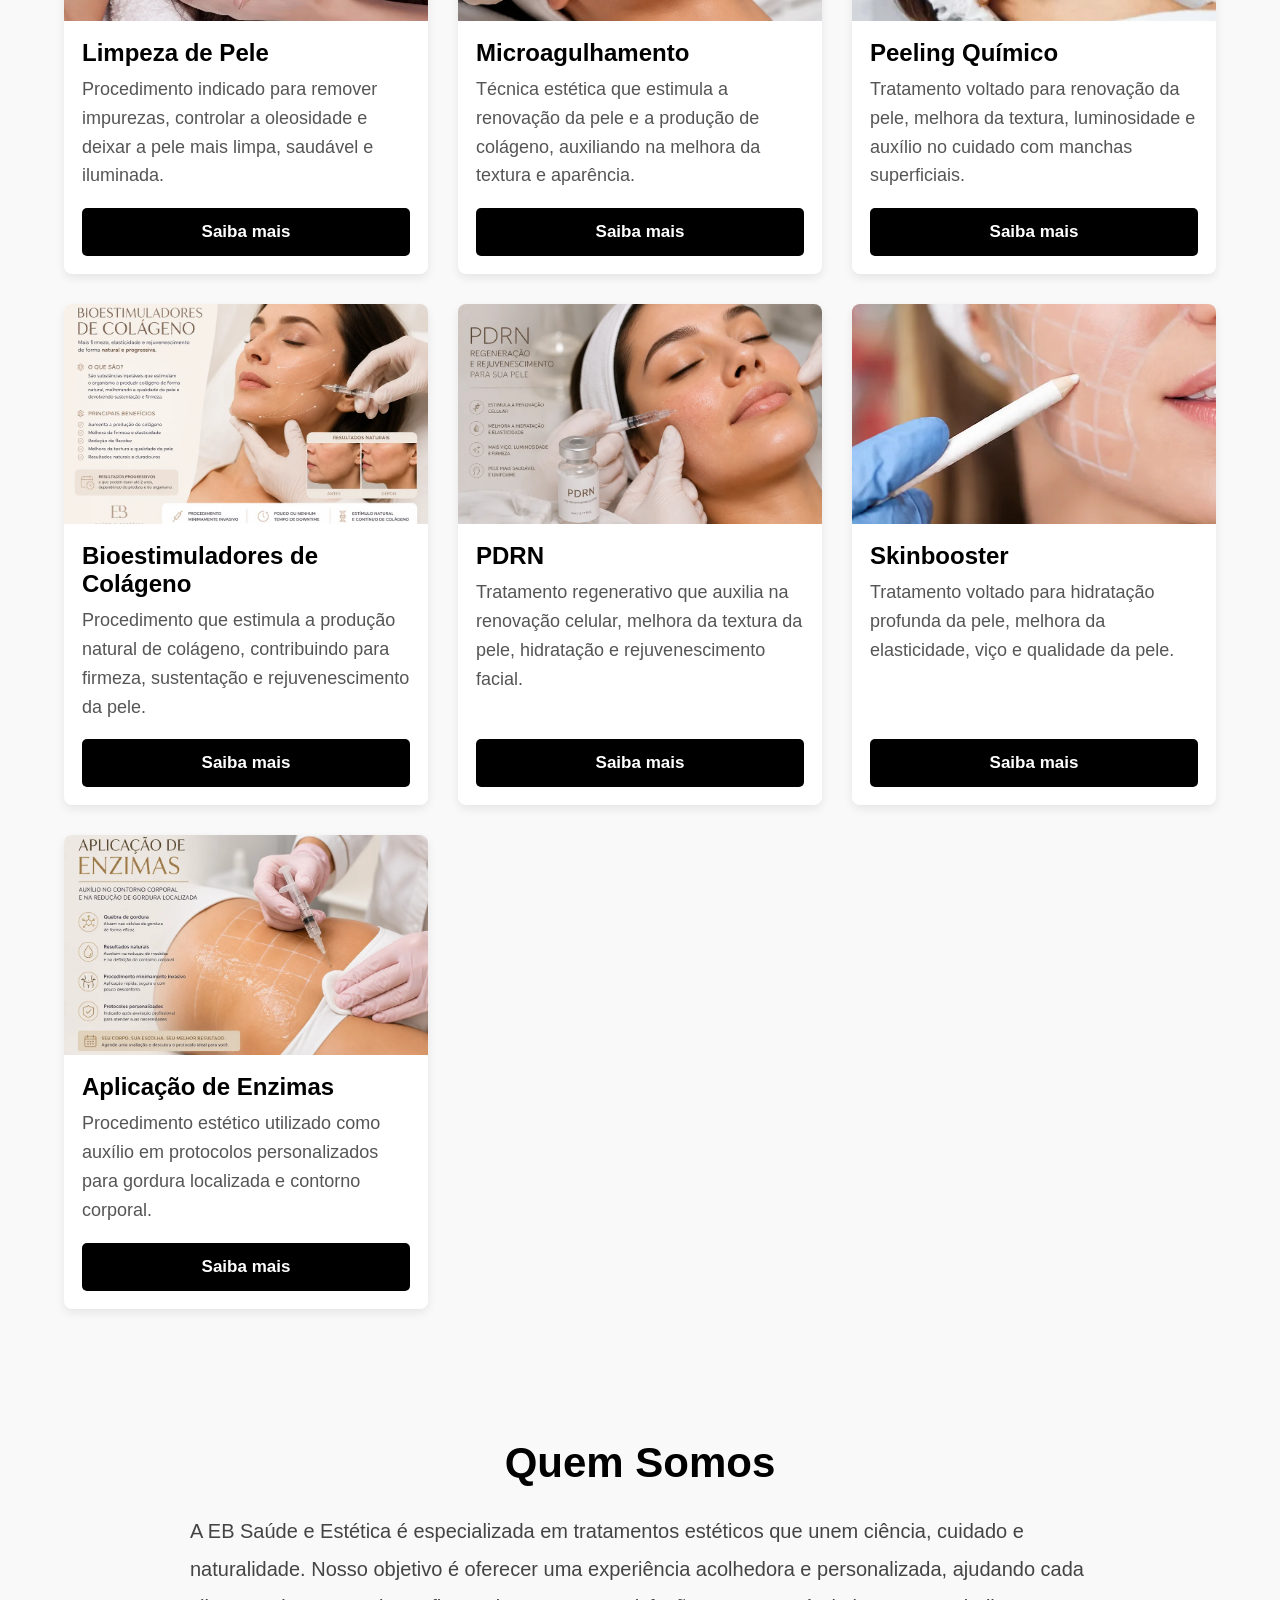
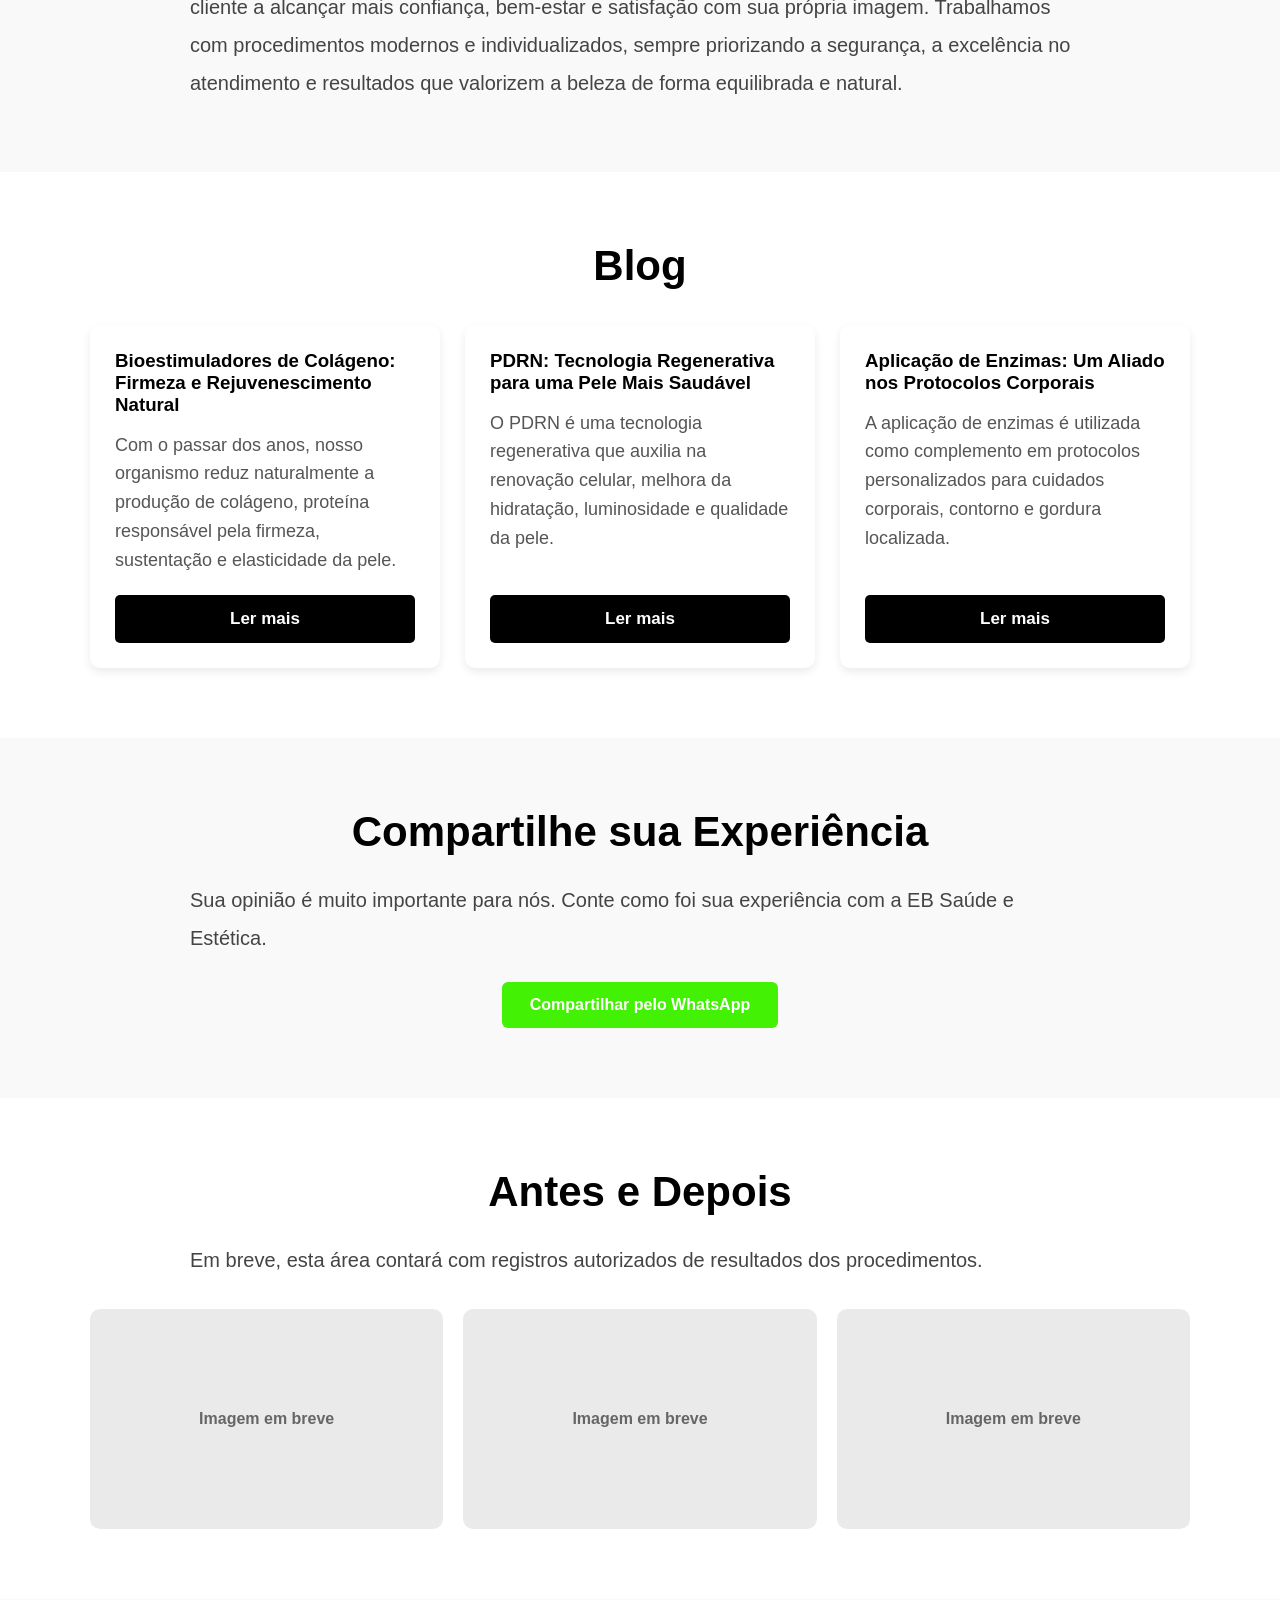
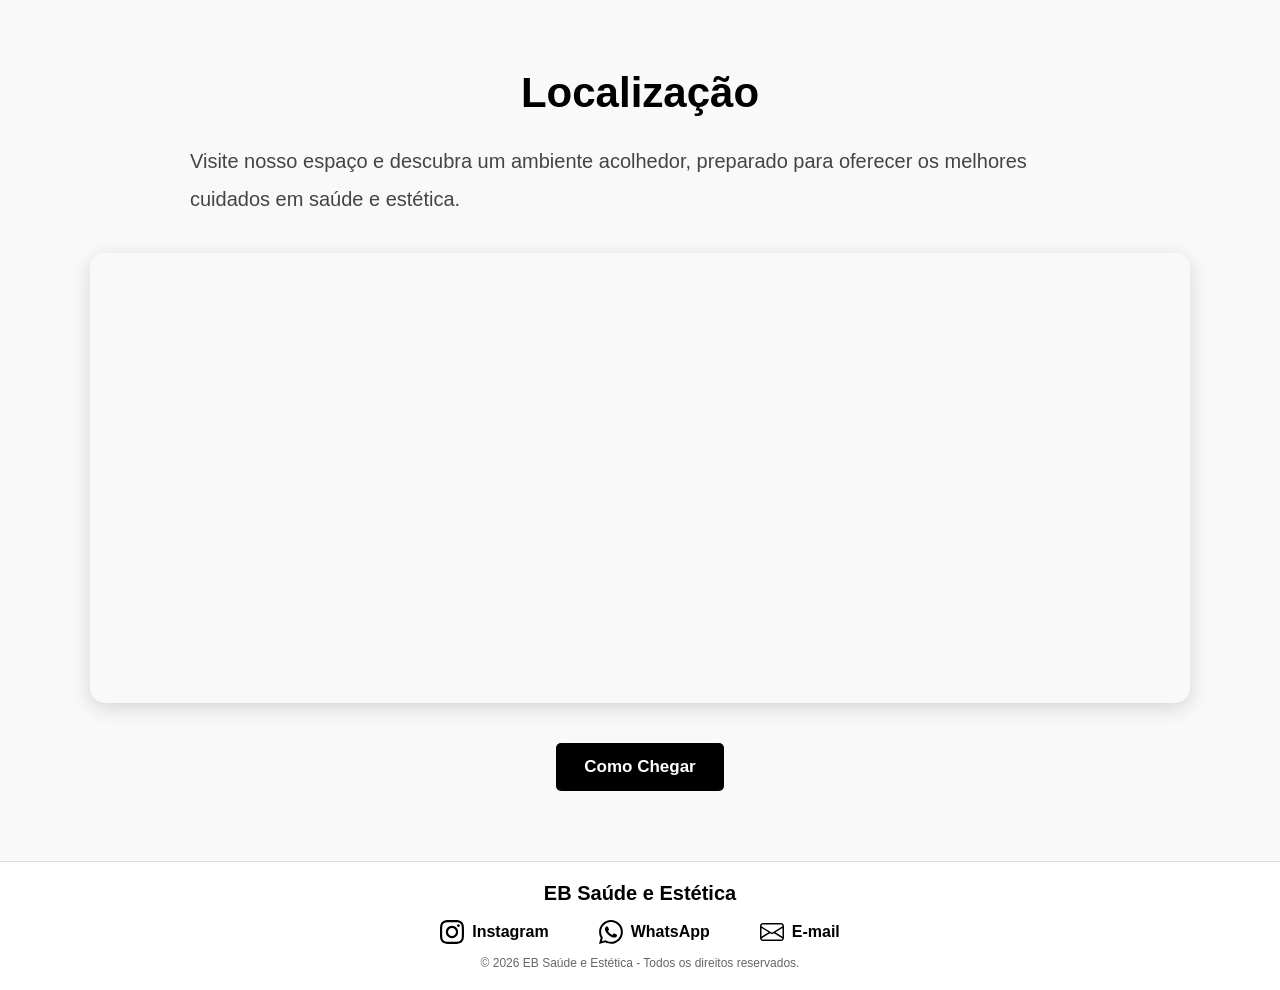
==== commit c4024927: "Remove arquivos sem uso e melhora desempenho e acessibilidade - Usa imagens WebP na tela "Saiba mais" ====
--- a/index.html
+++ b/index.html
@@ -44,7 +44,14 @@
     <header>
 
     <!-- BOTÃO MENU -->
-<button class="menu-toggle" onclick="abrirMenu()">☰</button>
+<button
+    type="button"
+    class="menu-toggle"
+    aria-label="Abrir menu"
+    aria-controls="menuLateral"
+    aria-expanded="false"
+    onclick="abrirMenu()"
+>☰</button>
 
 <!-- MENU LATERAL -->
 <nav id="menuLateral" class="menu-lateral">
@@ -60,24 +67,23 @@
 
         <h2>Bem vindo</h2>
 
-        <a href="#inicio" onclick="fecharMenu()">Início</a>
-        <a href="#quem-somos" onclick="fecharMenu()">Quem Somos</a>
-        <a href="#tratamentos" onclick="fecharMenu()">Tratamentos</a>
-        <a href="#blog" onclick="fecharMenu()">Blog</a>
-        <a href="#experiencia" onclick="fecharMenu()">Compartilhe sua Experiência</a>
-        <a href="#antes-depois" onclick="fecharMenu()">Antes e Depois</a>
+        <a href="#inicio">Início</a>
+        <a href="#quem-somos">Quem Somos</a>
+        <a href="#tratamentos">Tratamentos</a>
+        <a href="#blog">Blog</a>
+        <a href="#experiencia">Compartilhe sua Experiência</a>
+        <a href="#antes-depois">Antes e Depois</a>
 
         <a
-            href="https://wa.me/5531984008626?text=Olá! Gostaria de agendar uma avaliação na EB Saúde e Estética."
+            href="https://wa.me/5531984008626?text=Ol%C3%A1!%20Gostaria%20de%20agendar%20uma%20avalia%C3%A7%C3%A3o%20na%20EB%20Sa%C3%BAde%20e%20Est%C3%A9tica."
             target="_blank"
             rel="noopener noreferrer"
-            onclick="fecharMenu()"
         >
             Agendamento
         </a>
 
-        <a href="#localizacao" onclick="fecharMenu()">Localização</a>
-        <a href="#contato" onclick="fecharMenu()">Contato</a>
+        <a href="#localizacao">Localização</a>
+        <a href="#contato">Contato</a>
     </nav>
 
     </header>
@@ -133,8 +139,7 @@
             <img
                 src="img/botox.webp"
                 alt="Procedimento Botox"
-                onclick="abrirImagem(this.src)"
-                style="cursor:pointer;"
+                loading="lazy"
             >
 
             <h3>Botox</h3>
@@ -157,8 +162,7 @@
           <img
                 src="img/capilar1.webp"
                 alt="Tratamento Capilar"
-                onclick="abrirImagem(this.src)"
-                style="cursor:pointer;"
+                loading="lazy"
             >
 
             <h3>Tratamento Capilar</h3>
@@ -181,8 +185,7 @@
             <img
                 src="img/labial1.webp"
                 alt="Preenchimento Labial"
-                onclick="abrirImagem(this.src)"
-                style="cursor:pointer;"
+                loading="lazy"
             >
 
             <h3>Preenchimento Labial</h3>
@@ -205,8 +208,7 @@
             <img
                 src="img/limpeza-pele.webp"
                 alt="Limpeza de Pele"
-                onclick="abrirImagem(this.src)"
-                style="cursor:pointer;"
+                loading="lazy"
             >
 
             <h3>Limpeza de Pele</h3>
@@ -229,8 +231,7 @@
             <img
                 src="img/microagulhamento.webp"
                 alt="Microagulhamento"
-                onclick="abrirImagem(this.src)"
-                style="cursor:pointer;"
+                loading="lazy"
             >
 
             <h3>Microagulhamento</h3>
@@ -253,8 +254,7 @@
             <img
                 src="img/peeling-quimico.webp"
                 alt="Peeling Químico"
-                onclick="abrirImagem(this.src)"
-                style="cursor:pointer;"
+                loading="lazy"
             >
 
             <h3>Peeling Químico</h3>
@@ -277,8 +277,7 @@
             <img
                 src="img/bioestimuladores.webp"
                 alt="Bioestimuladores"
-                onclick="abrirImagem(this.src)"
-                style="cursor:pointer;"
+                loading="lazy"
             >
 
             <h3>Bioestimuladores de Colágeno</h3>
@@ -301,8 +300,7 @@
             <img
                 src="img/pdrn.webp"
                 alt="PDRN"
-                onclick="abrirImagem(this.src)"
-                style="cursor:pointer;"
+                loading="lazy"
             >
 
             <h3>PDRN</h3>
@@ -325,8 +323,7 @@
             <img
                 src="img/skinbooster.webp"
                 alt="Skinbooster"
-                onclick="abrirImagem(this.src)"
-                style="cursor:pointer;"
+                loading="lazy"
             >
 
             <h3>Skinbooster</h3>
@@ -349,8 +346,7 @@
             <img
                 src="img/enzimas.webp"
                 alt="Aplicação de Enzimas"
-                onclick="abrirImagem(this.src)"
-                style="cursor:pointer;"
+                loading="lazy"
             >
 
             <h3>Aplicação de Enzimas</h3>
@@ -368,6 +364,49 @@
         </article>
 
     </section>
+
+    <!-- =========================
+         DETALHES DO PROCEDIMENTO
+    ========================== -->
+
+    <section
+        id="conteudoProcedimento"
+        class="detalhes-procedimento"
+        style="display:none;"
+    >
+        <div class="detalhes-card">
+
+            <h2 id="tituloProcedimento"></h2>
+
+            <img
+                id="imagemProcedimento"
+                src=""
+                alt=""
+            >
+
+            <p id="descricaoProcedimento"></p>
+
+            <a
+                id="btnAgendar"
+                href="#"
+                class="btn-agendar"
+                target="_blank"
+                rel="noopener noreferrer"
+            >
+                Agendar pelo WhatsApp
+            </a>
+
+            <button
+                type="button"
+                onclick="voltarLista();"
+                class="btn-voltar"
+            >
+                ← Voltar
+            </button>
+
+        </div>
+    </section>
+
 
 
     <!-- =========================
@@ -513,48 +552,6 @@
 
 
     <!-- =========================
-         DETALHES DO PROCEDIMENTO
-    ========================== -->
-
-    <section
-        id="conteudoProcedimento"
-        class="detalhes-procedimento"
-        style="display:none;"
-    >
-        <div class="detalhes-card">
-
-            <h2 id="tituloProcedimento"></h2>
-
-            <img
-                id="imagemProcedimento"
-                src=""
-                alt="Procedimento"
-            >
-
-            <p id="descricaoProcedimento"></p>
-
-            <a
-                id="btnAgendar"
-                href="#"
-                class="btn-agendar"
-                target="_blank"
-            >
-                Agendar pelo WhatsApp
-            </a>
-
-            <button
-    type="button"
-    onclick="voltarLista();"
-    class="btn-voltar"
->
-    ← Voltar
-</button>
-
-        </div>
-    </section>
-
-
-    <!-- =========================
          LOCALIZAÇÃO
     ========================== -->
 
@@ -569,6 +566,7 @@
 
             <div class="mapa">
                 <iframe
+                    title="Mapa da localização da EB Saúde e Estética no Medplex"
                     src="https://www.google.com/maps/embed?pb=!1m18!1m12!1m3!1d3751.013528345002!2d-43.95600632591675!3d-19.923834738114305!2m3!1f0!2f0!3f0!3m2!1i1024!2i768!4f13.1!3m3!1m2!1s0xa69742b4404f89%3A0xbb2f9c7d9b10de8c!2sMedplex!5e0!3m2!1spt-BR!2sbr!4v1781801929581!5m2!1spt-BR!2sbr"
                     width="600"
                     height="450"
@@ -610,7 +608,7 @@
                 target="_blank"
                 rel="noopener noreferrer"
             >
-                <img src="img/instagram.svg" alt="Instagram">
+                <img src="img/instagram.svg" alt="">
                 Instagram
             </a>
 
@@ -620,17 +618,15 @@
                 target="_blank"
                 rel="noopener noreferrer"
             >
-                <img src="img/whatsapp.svg" alt="WhatsApp">
+                <img src="img/whatsapp.svg" alt="">
                 WhatsApp
             </a>
 
             <!-- E-MAIL -->
             <a
-                href="https://mail.google.com/mail/?view=cm&fs=1&to=eab.enf@gmail.com&su=Contato%20pelo%20site%20EB%20Sa%C3%BAde%20%26%20Est%C3%A9tica&body=Ol%C3%A1%2C%20gostaria%20de%20mais%20informa%C3%A7%C3%B5es%20sobre%20os%20procedimentos%20da%20EB%20Sa%C3%BAde%20%26%20Est%C3%A9tica."
-                target="_blank"
-                rel="noopener noreferrer"
-            >
-                <img src="img/email.svg" alt="E-mail">
+                href="mailto:eab.enf@gmail.com?subject=Contato%20pelo%20site%20EB%20Sa%C3%BAde%20%26%20Est%C3%A9tica&body=Ol%C3%A1%2C%20gostaria%20de%20mais%20informa%C3%A7%C3%B5es%20sobre%20os%20procedimentos%20da%20EB%20Sa%C3%BAde%20%26%20Est%C3%A9tica."
+            >
+                <img src="img/email.svg" alt="">
                 E-mail
             </a>
 
@@ -648,8 +644,8 @@
     ========================== -->
 
     <!-- MODAL DE IMAGEM -->
-    <div id="modalImagem" class="modal-imagem">
-        <span class="fechar-modal">&times;</span>
+    <div id="modalImagem" class="modal-imagem" role="dialog" aria-modal="true" aria-label="Imagem ampliada">
+        <button type="button" class="fechar-modal" aria-label="Fechar imagem">&times;</button>
 
         <img
             id="imagemExpandida"
@@ -660,15 +656,17 @@
 
 
     <!-- MODAL DO BLOG -->
-    <div id="modalBlog" class="modal-blog">
+    <div id="modalBlog" class="modal-blog" role="dialog" aria-modal="true" aria-labelledby="tituloBlog">
         <div class="modal-blog-conteudo">
 
-            <span
+            <button
+                type="button"
                 class="fechar-blog"
+                aria-label="Fechar artigo"
                 onclick="fecharBlog()"
             >
                 &times;
-            </span>
+            </button>
 
             <h2 id="tituloBlog"></h2>
 
@@ -683,18 +681,6 @@
     ========================== -->
 
     <script src="js/procedimento.js"></script>
-
-    <script>
-        function abrirMenu() {
-            document.getElementById("menuLateral").classList.add("ativo");
-            document.getElementById("overlayMenu").classList.add("ativo");
-        }
-
-        function fecharMenu() {
-            document.getElementById("menuLateral").classList.remove("ativo");
-            document.getElementById("overlayMenu").classList.remove("ativo");
-        }
-    </script>
 
 </body>
 </html>
--- a/css/style_procedimento.css
+++ b/css/style_procedimento.css
@@ -861,4 +861,22 @@
         animation-iteration-count: 1 !important;
         transition-duration: 0.01ms !important;
     }
-}+}
+
+/* BOTÕES DE FECHAR (MODAIS) E IMAGENS CLICÁVEIS */
+.fechar-modal,
+.fechar-blog {
+    background: transparent;
+    border: none;
+    line-height: 1;
+    color: inherit;
+    font-family: inherit;
+}
+
+.fechar-modal {
+    color: white;
+}
+
+.card img {
+    cursor: pointer;
+}
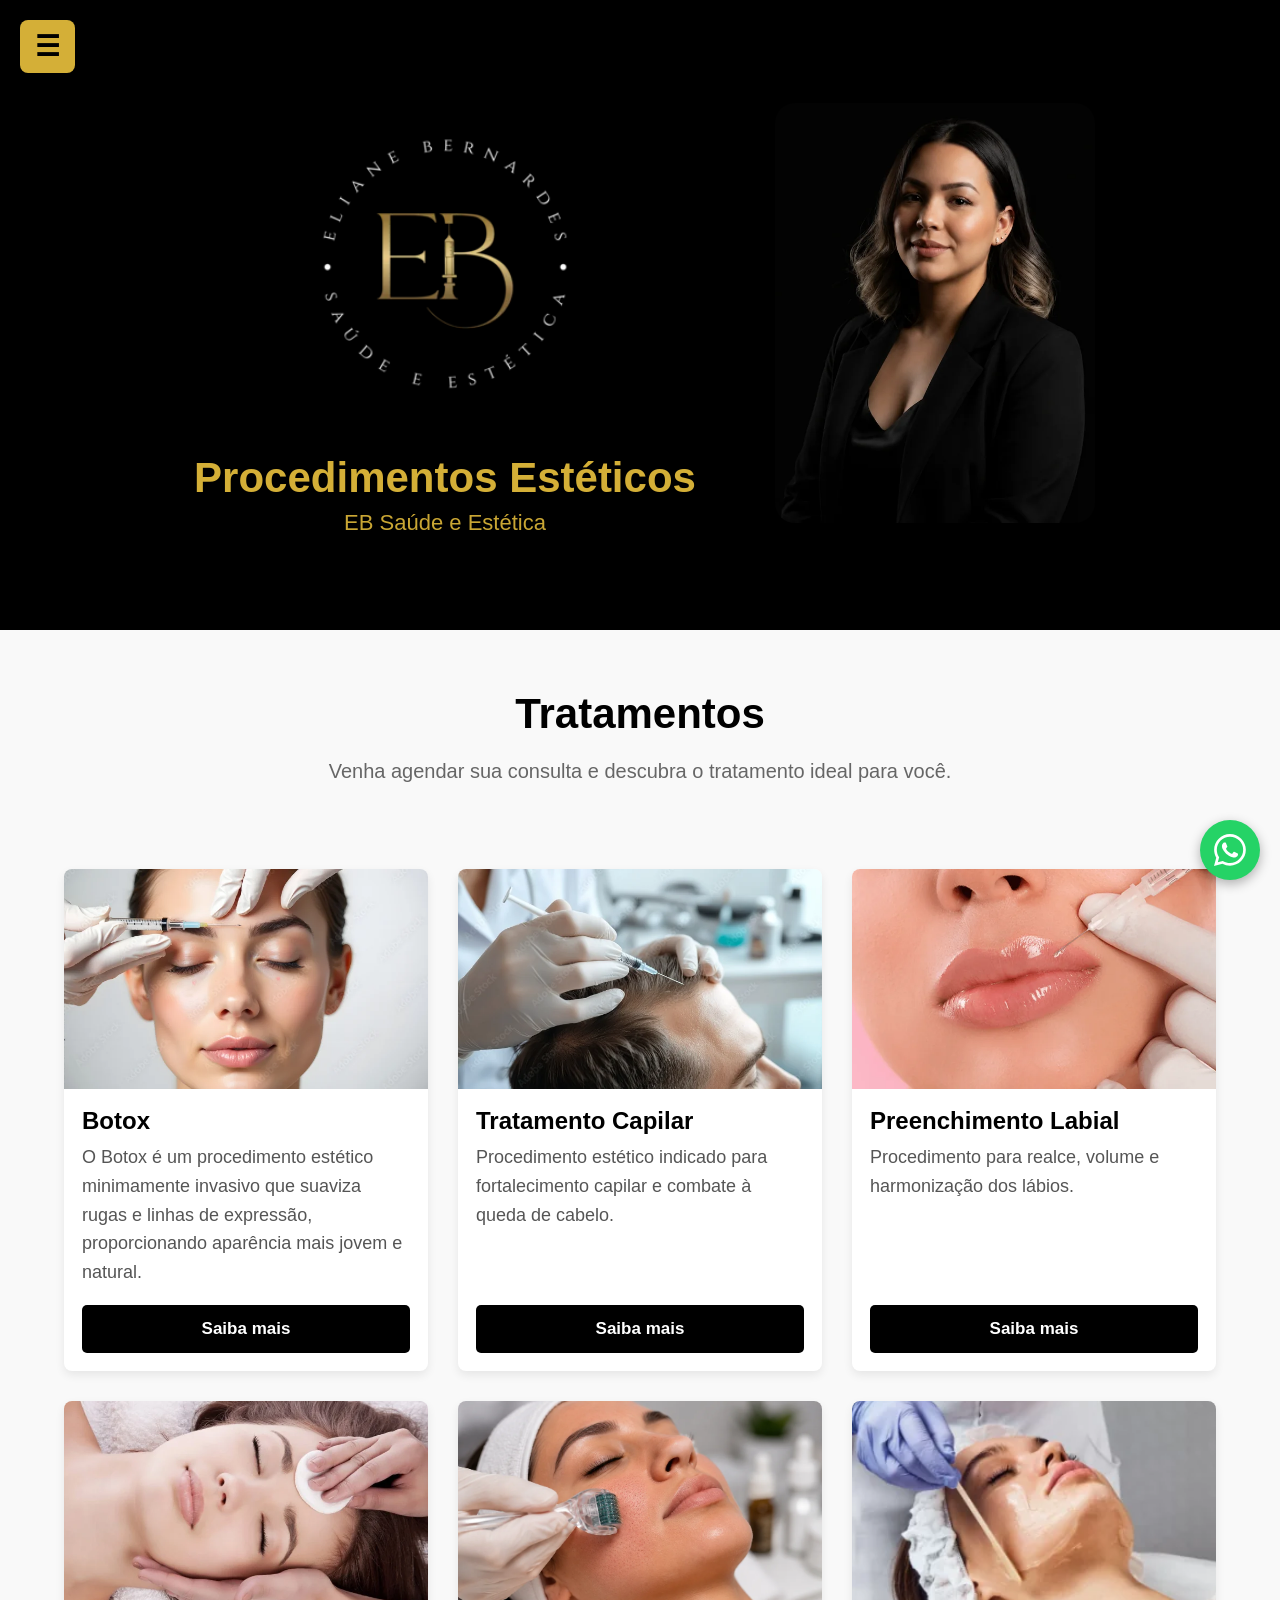
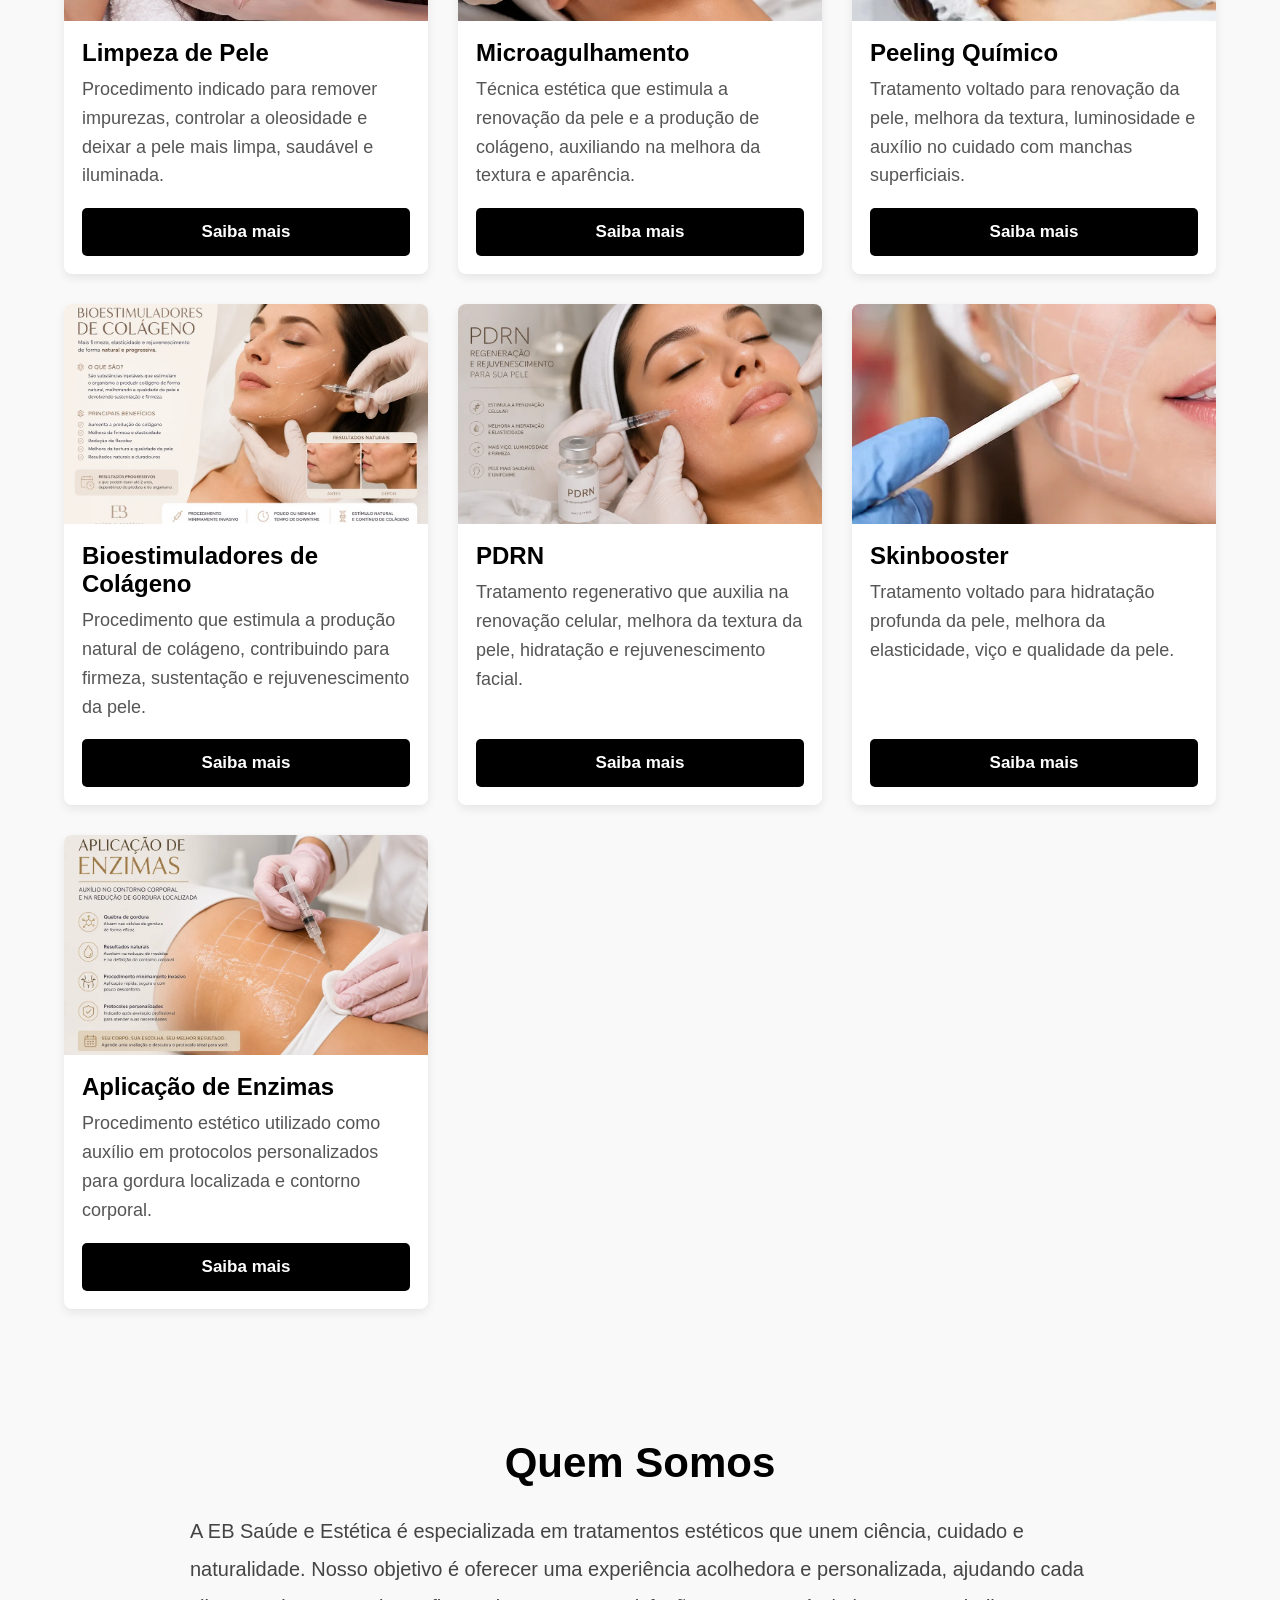
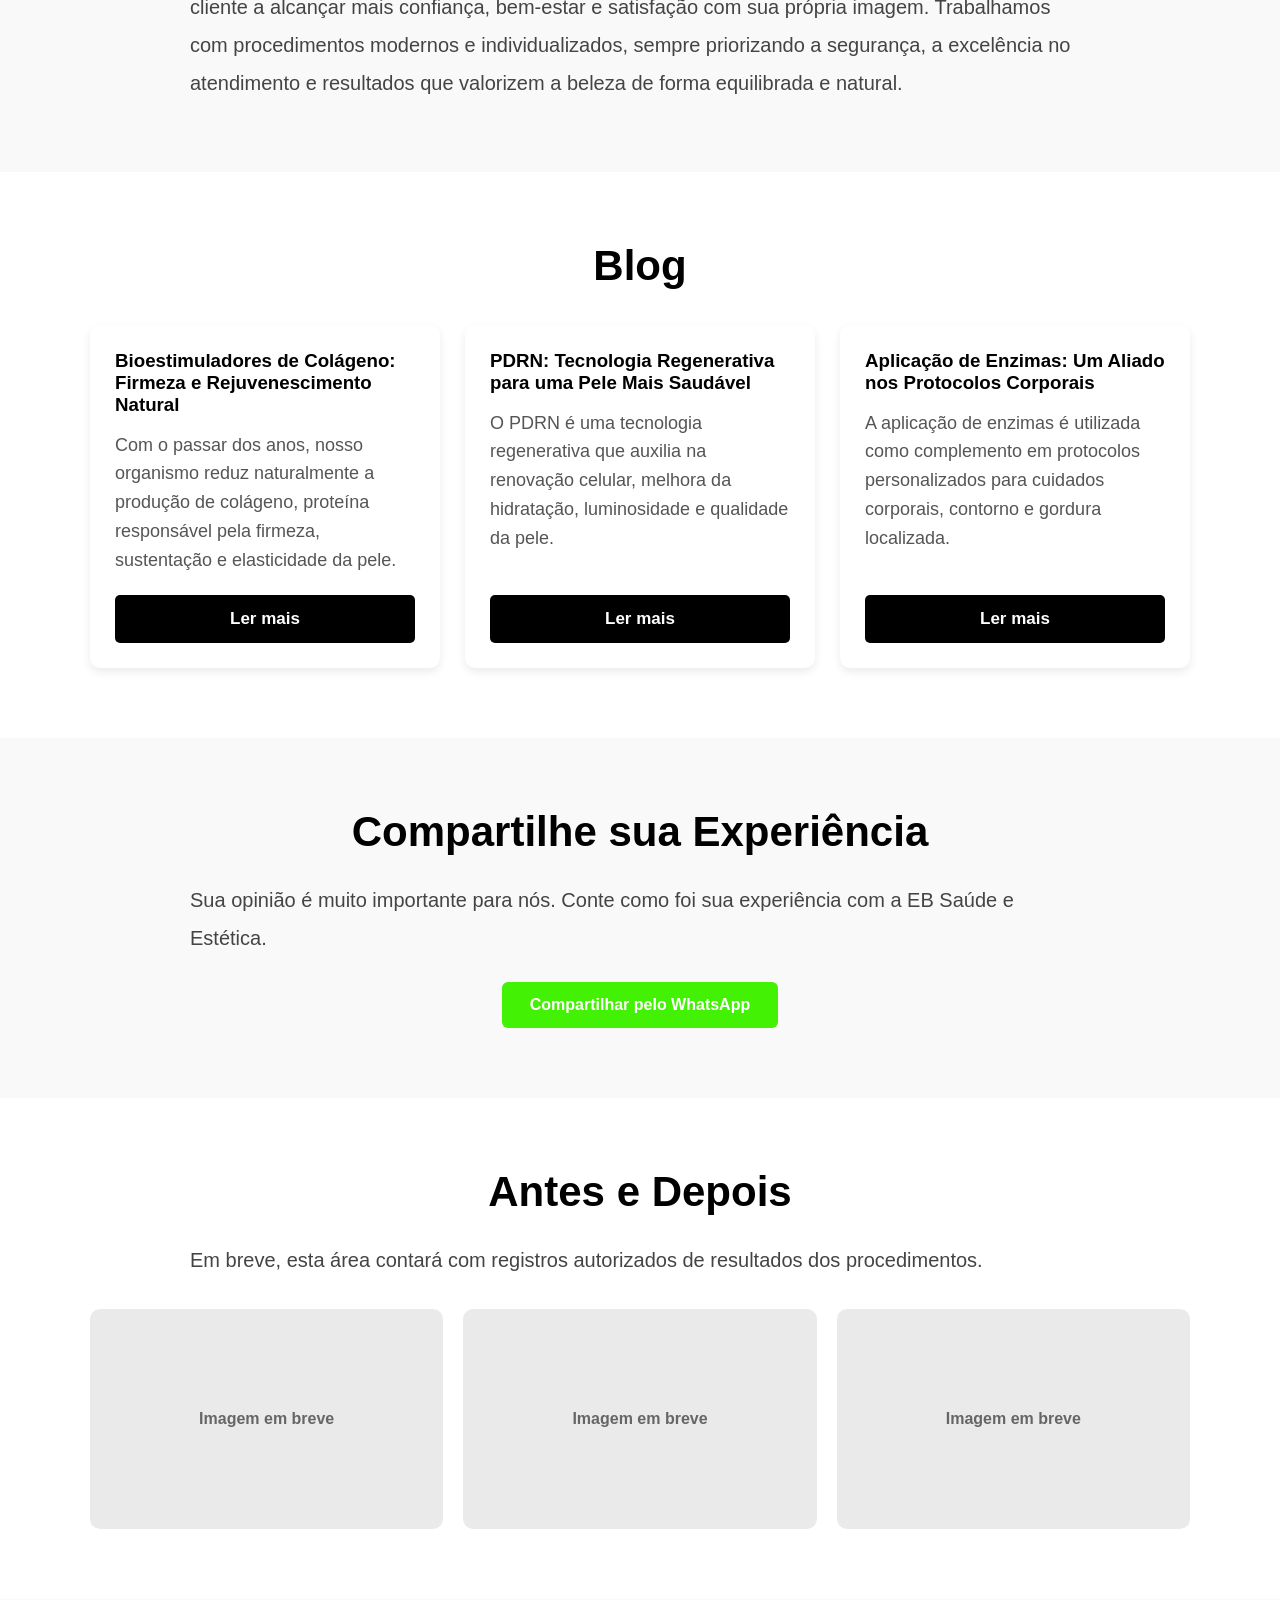
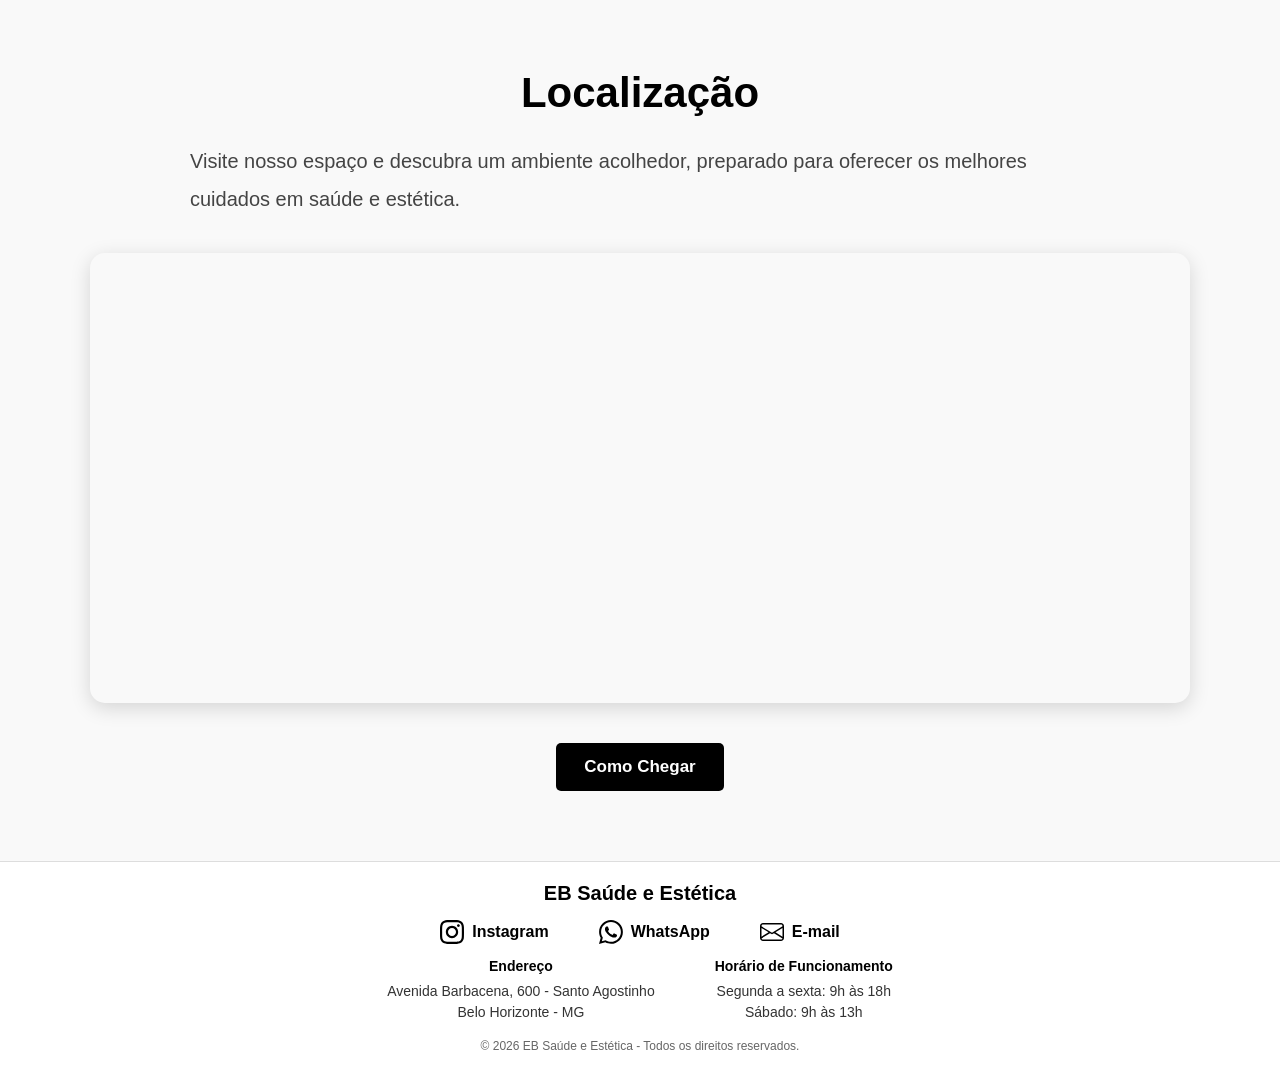
==== commit d94a69e7: "Adiciona botao flutuante do WhatsApp e endereco/horario no rodape - Botao flutuante fixo no canto in" ====
--- a/index.html
+++ b/index.html
@@ -632,11 +632,47 @@
 
         </div>
 
+        <div class="rodape-info">
+
+            <address>
+                <strong>Endereço</strong>
+                <a
+                    href="https://www.google.com/maps/search/?api=1&query=Avenida%20Barbacena%2C%20600%2C%20Santo%20Agostinho%2C%20Belo%20Horizonte%20-%20MG"
+                    target="_blank"
+                    rel="noopener noreferrer"
+                >
+                    Avenida Barbacena, 600 - Santo Agostinho<br>
+                    Belo Horizonte - MG
+                </a>
+            </address>
+
+            <div>
+                <strong>Horário de Funcionamento</strong>
+                <p class="rodape-horario">
+                    Segunda a sexta: 9h às 18h<br>
+                    Sábado: 9h às 13h
+                </p>
+            </div>
+
+        </div>
+
         <p>
             © 2026 EB Saúde e Estética - Todos os direitos reservados.
         </p>
 
     </footer>
+
+
+    <!-- BOTÃO FLUTUANTE DO WHATSAPP -->
+    <a
+        href="https://wa.me/5531984008626?text=Ol%C3%A1!%20Gostaria%20de%20agendar%20uma%20avalia%C3%A7%C3%A3o%20na%20EB%20Sa%C3%BAde%20e%20Est%C3%A9tica."
+        class="whatsapp-flutuante"
+        target="_blank"
+        rel="noopener noreferrer"
+        aria-label="Agendar pelo WhatsApp"
+    >
+        <img src="img/whatsapp.svg" alt="">
+    </a>
 
 
     <!-- =========================
--- a/css/style_procedimento.css
+++ b/css/style_procedimento.css
@@ -880,3 +880,90 @@
 .card img {
     cursor: pointer;
 }
+
+/* RODAPÉ - ENDEREÇO E HORÁRIO */
+.rodape-info {
+    display: flex;
+    justify-content: center;
+    gap: 60px;
+    flex-wrap: wrap;
+    margin: 8px 0 16px;
+    font-size: 14px;
+    line-height: 1.5;
+}
+
+.rodape-info address {
+    font-style: normal;
+}
+
+.rodape-info strong {
+    display: block;
+    margin-bottom: 4px;
+    color: #000;
+}
+
+.rodape-info a {
+    color: #333;
+    text-decoration: none;
+}
+
+.rodape-info a:hover {
+    color: #d4af37;
+}
+
+.rodape .rodape-horario {
+    font-size: 14px;
+    color: #333;
+}
+
+/* BOTÃO FLUTUANTE DO WHATSAPP */
+.whatsapp-flutuante {
+    position: fixed;
+    right: 20px;
+    bottom: 20px;
+    z-index: 1000;
+    width: 60px;
+    height: 60px;
+    border-radius: 50%;
+    background: #25d366;
+    display: flex;
+    align-items: center;
+    justify-content: center;
+    box-shadow: 0 4px 12px rgba(0, 0, 0, 0.3);
+    transition: transform 0.2s, box-shadow 0.2s;
+}
+
+.whatsapp-flutuante:hover,
+.whatsapp-flutuante:focus-visible {
+    transform: scale(1.08);
+    box-shadow: 0 6px 16px rgba(0, 0, 0, 0.35);
+}
+
+.whatsapp-flutuante img {
+    width: 32px;
+    height: 32px;
+    filter: brightness(0) invert(1);
+}
+
+@media (max-width: 768px) {
+    .rodape-info {
+        flex-direction: column;
+        gap: 14px;
+    }
+
+    .rodape {
+        padding-bottom: 90px;
+    }
+
+    .whatsapp-flutuante {
+        right: 16px;
+        bottom: 16px;
+        width: 54px;
+        height: 54px;
+    }
+
+    .whatsapp-flutuante img {
+        width: 28px;
+        height: 28px;
+    }
+}
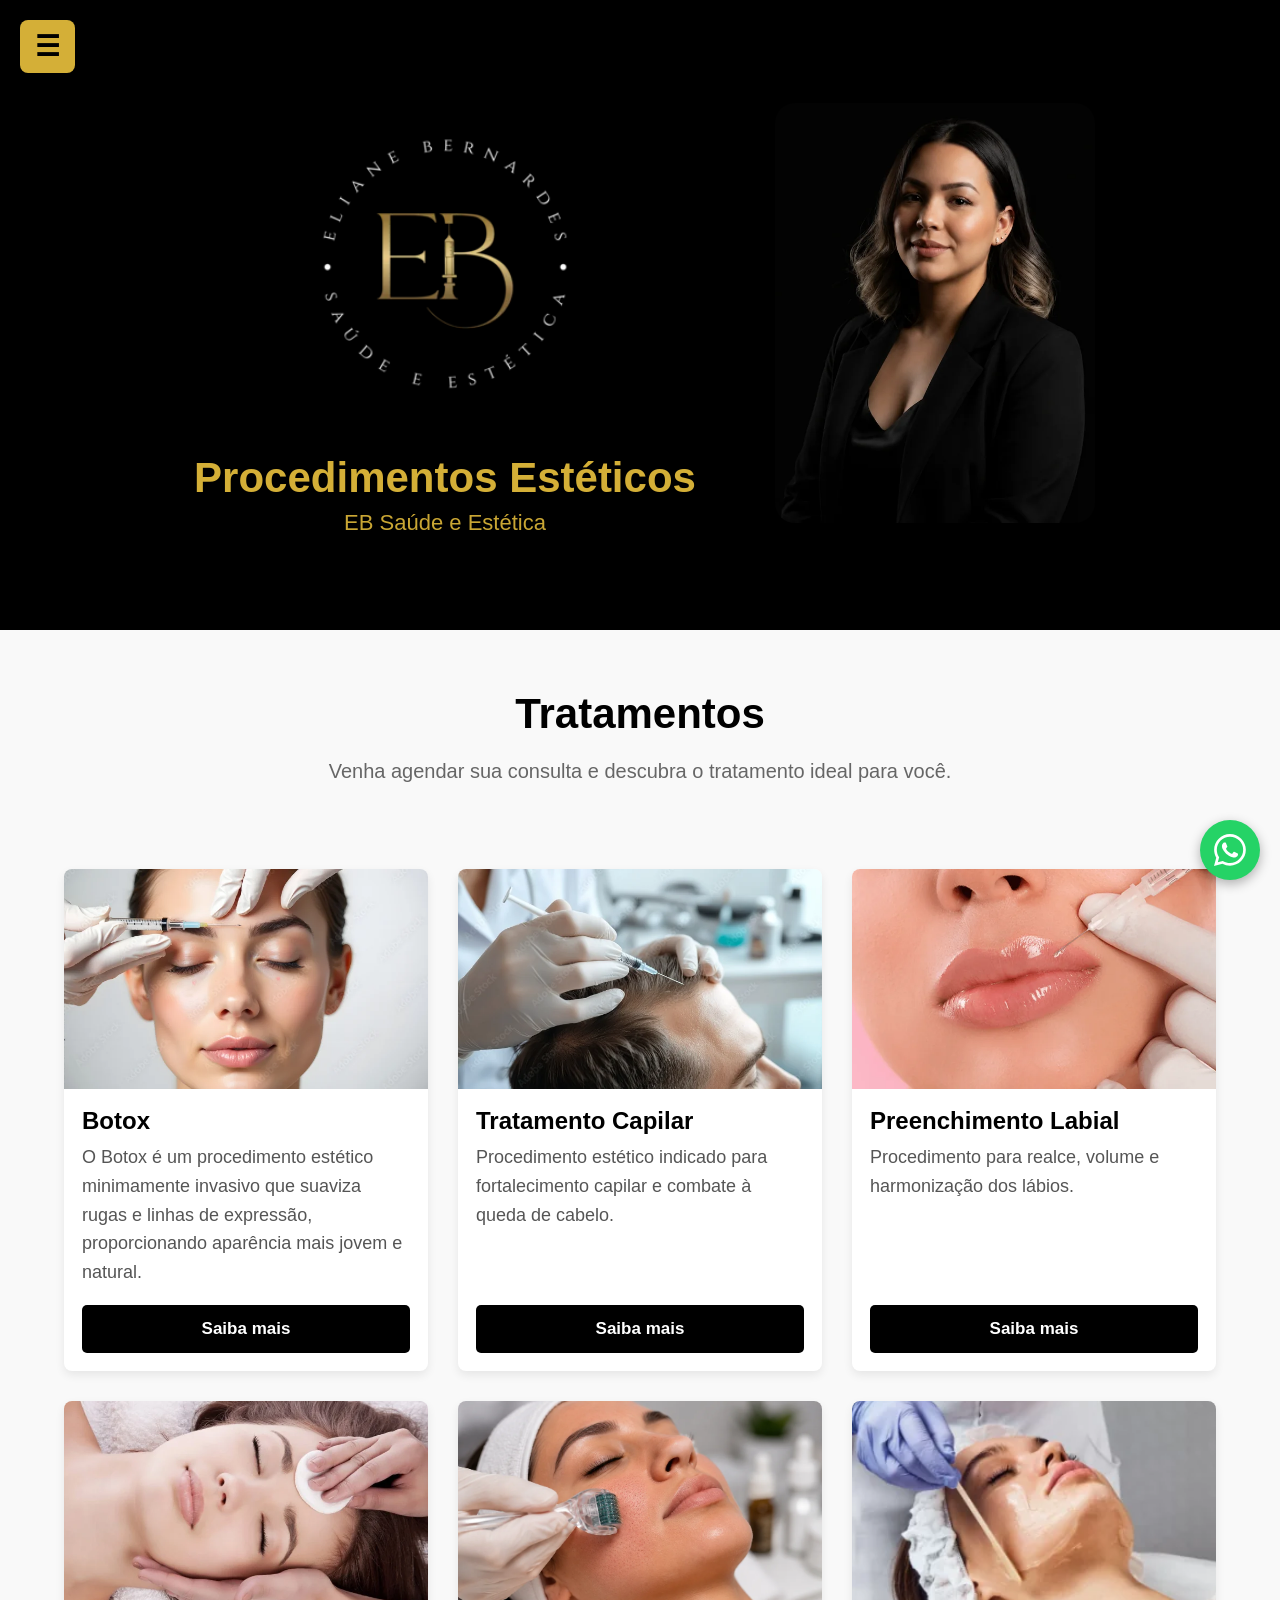
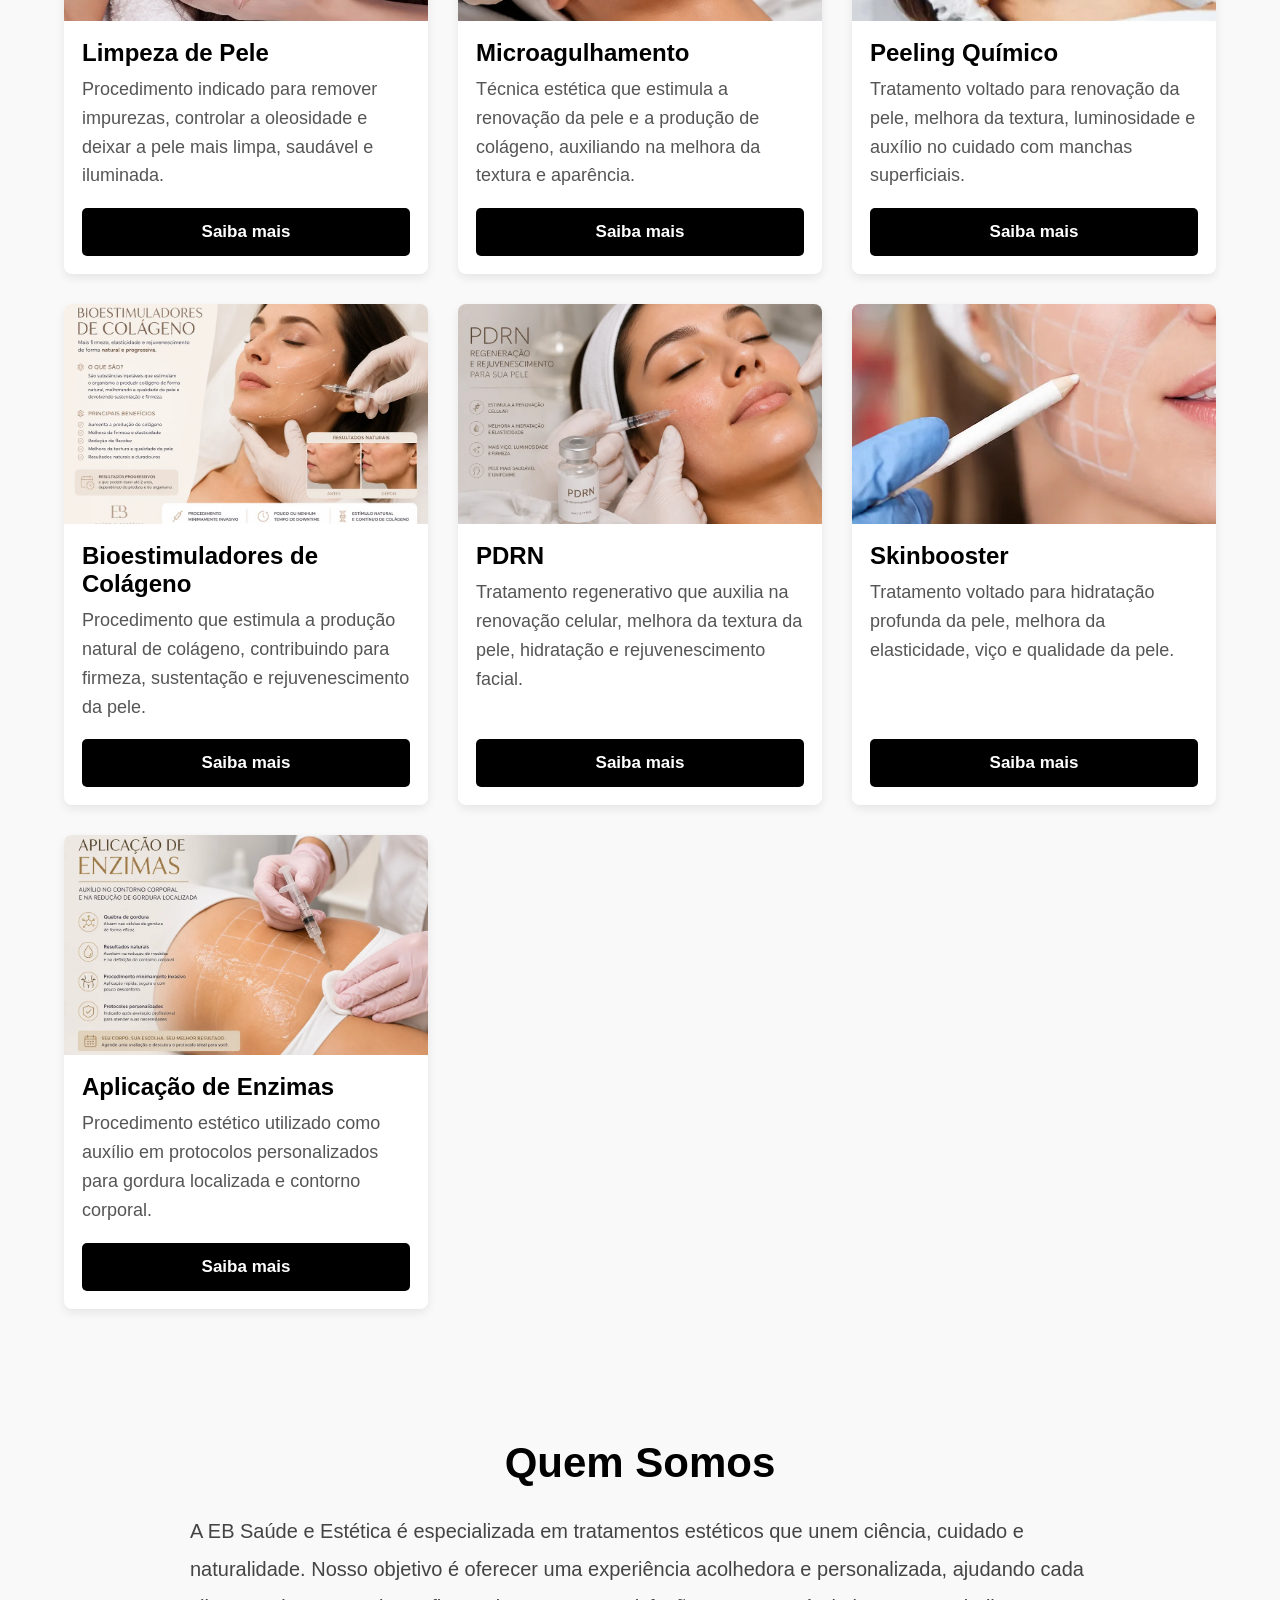
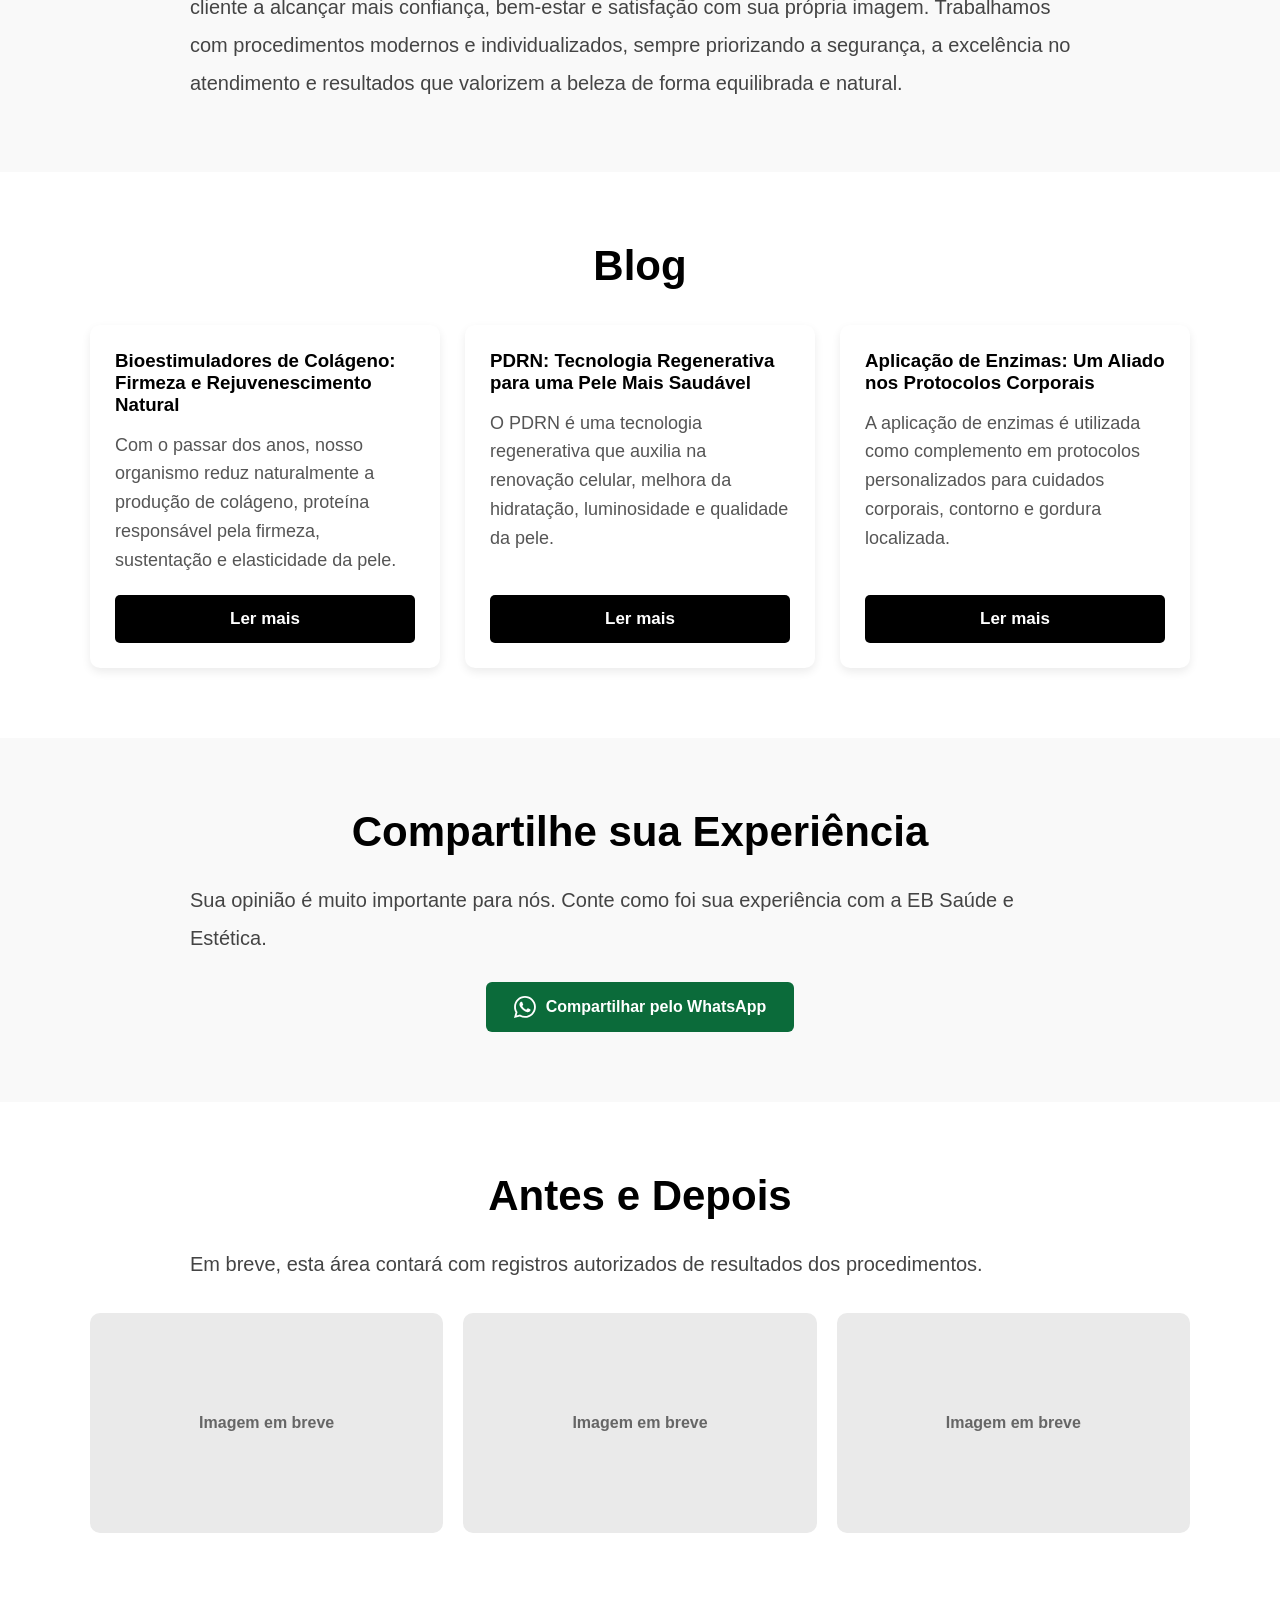
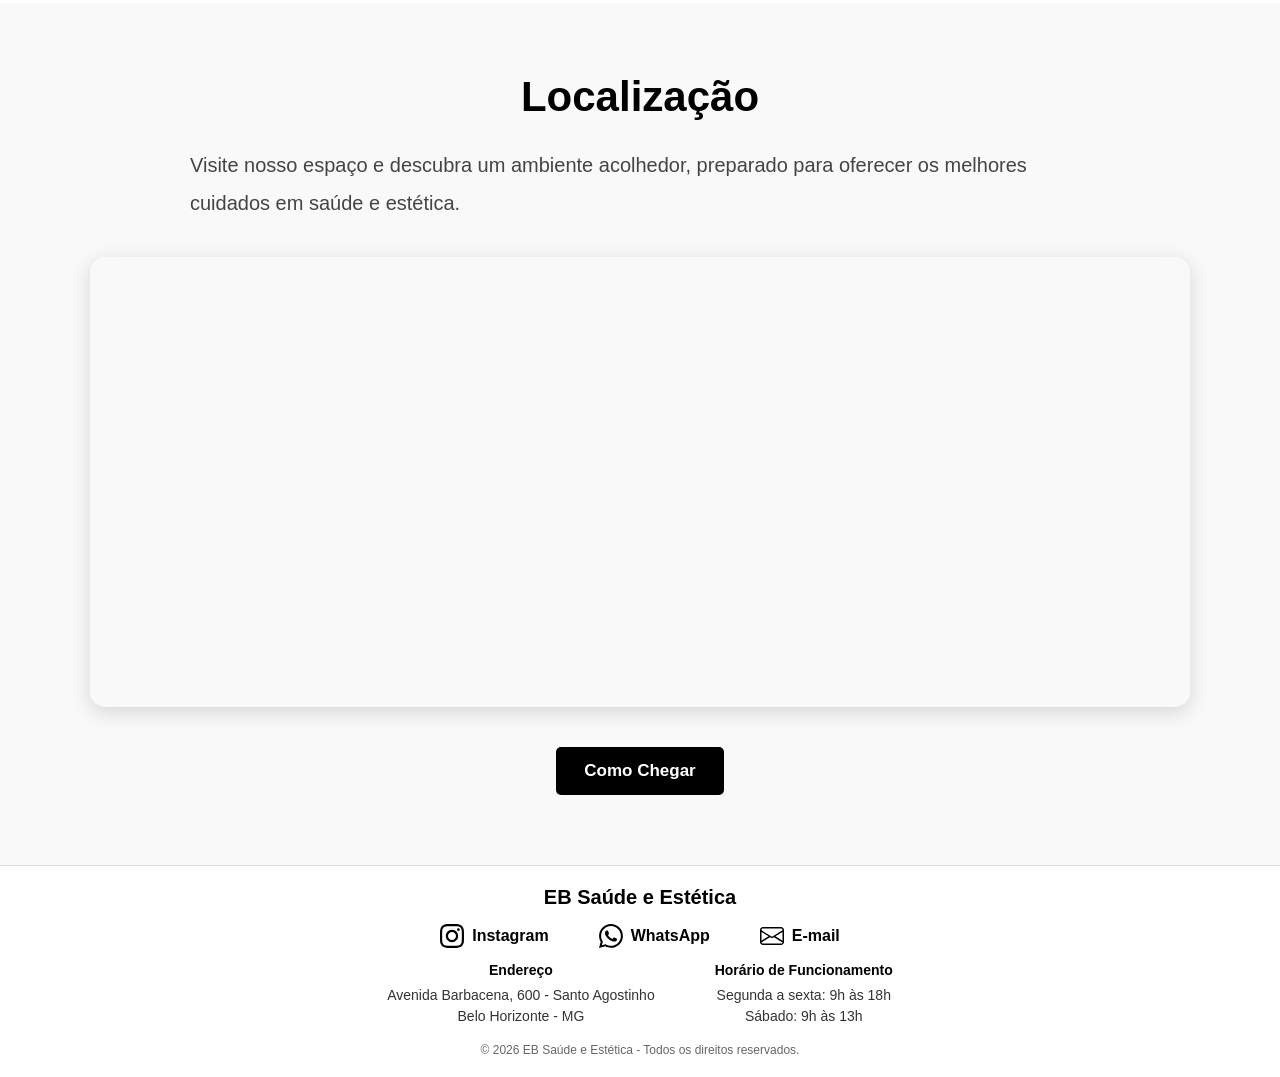
==== commit 408d1a39: "Corrige contraste do botao Compartilhar pelo WhatsApp - Fundo verde escuro #0B6B3A com texto branco " ====
--- a/index.html
+++ b/index.html
@@ -518,6 +518,7 @@
                 rel="noopener noreferrer"
                 class="btn-extra"
             >
+                <img src="img/whatsapp.svg" alt="">
                 Compartilhar pelo WhatsApp
             </a>
 
--- a/css/style_procedimento.css
+++ b/css/style_procedimento.css
@@ -444,20 +444,35 @@
 
 /* BOTÃO EXTRA */
 .btn-extra {
-    display: block;
+    display: flex;
+    align-items: center;
+    gap: 10px;
     width: fit-content;
     margin: 25px auto 0 auto;
-    background: #43f104;
+    background: #0b6b3a;
     color: #ffffff;
     padding: 14px 28px;
     border-radius: 6px;
     text-decoration: none;
     font-weight: bold;
-    transition: 0.3s;
-}
-
-.btn-extra:hover {
+    transition: background 0.3s, transform 0.3s;
+}
+
+.btn-extra img {
+    width: 22px;
+    height: 22px;
+    filter: brightness(0) invert(1);
+}
+
+.btn-extra:hover,
+.btn-extra:focus-visible {
+    background: #08552e;
     transform: translateY(-2px);
+}
+
+.btn-extra:focus-visible {
+    outline: 3px solid #d4af37;
+    outline-offset: 3px;
 }
 
 /* GALERIA */
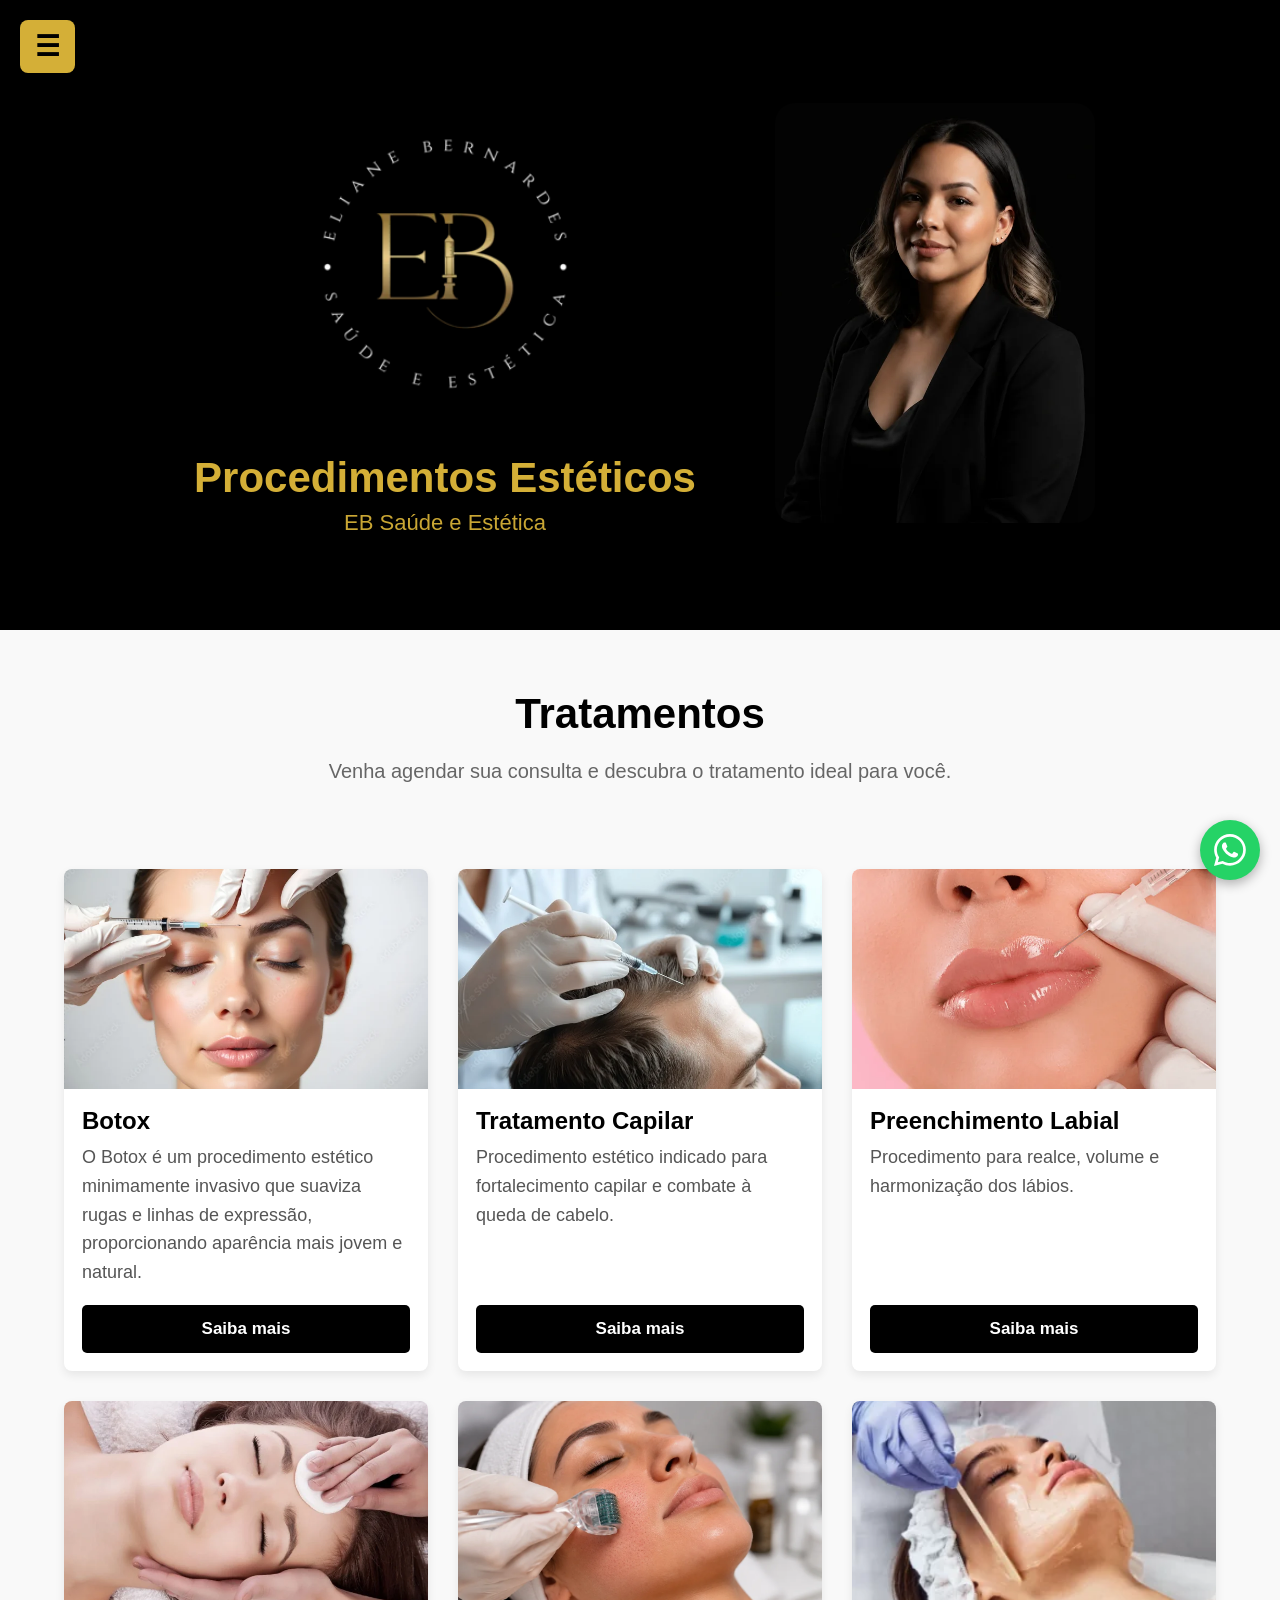
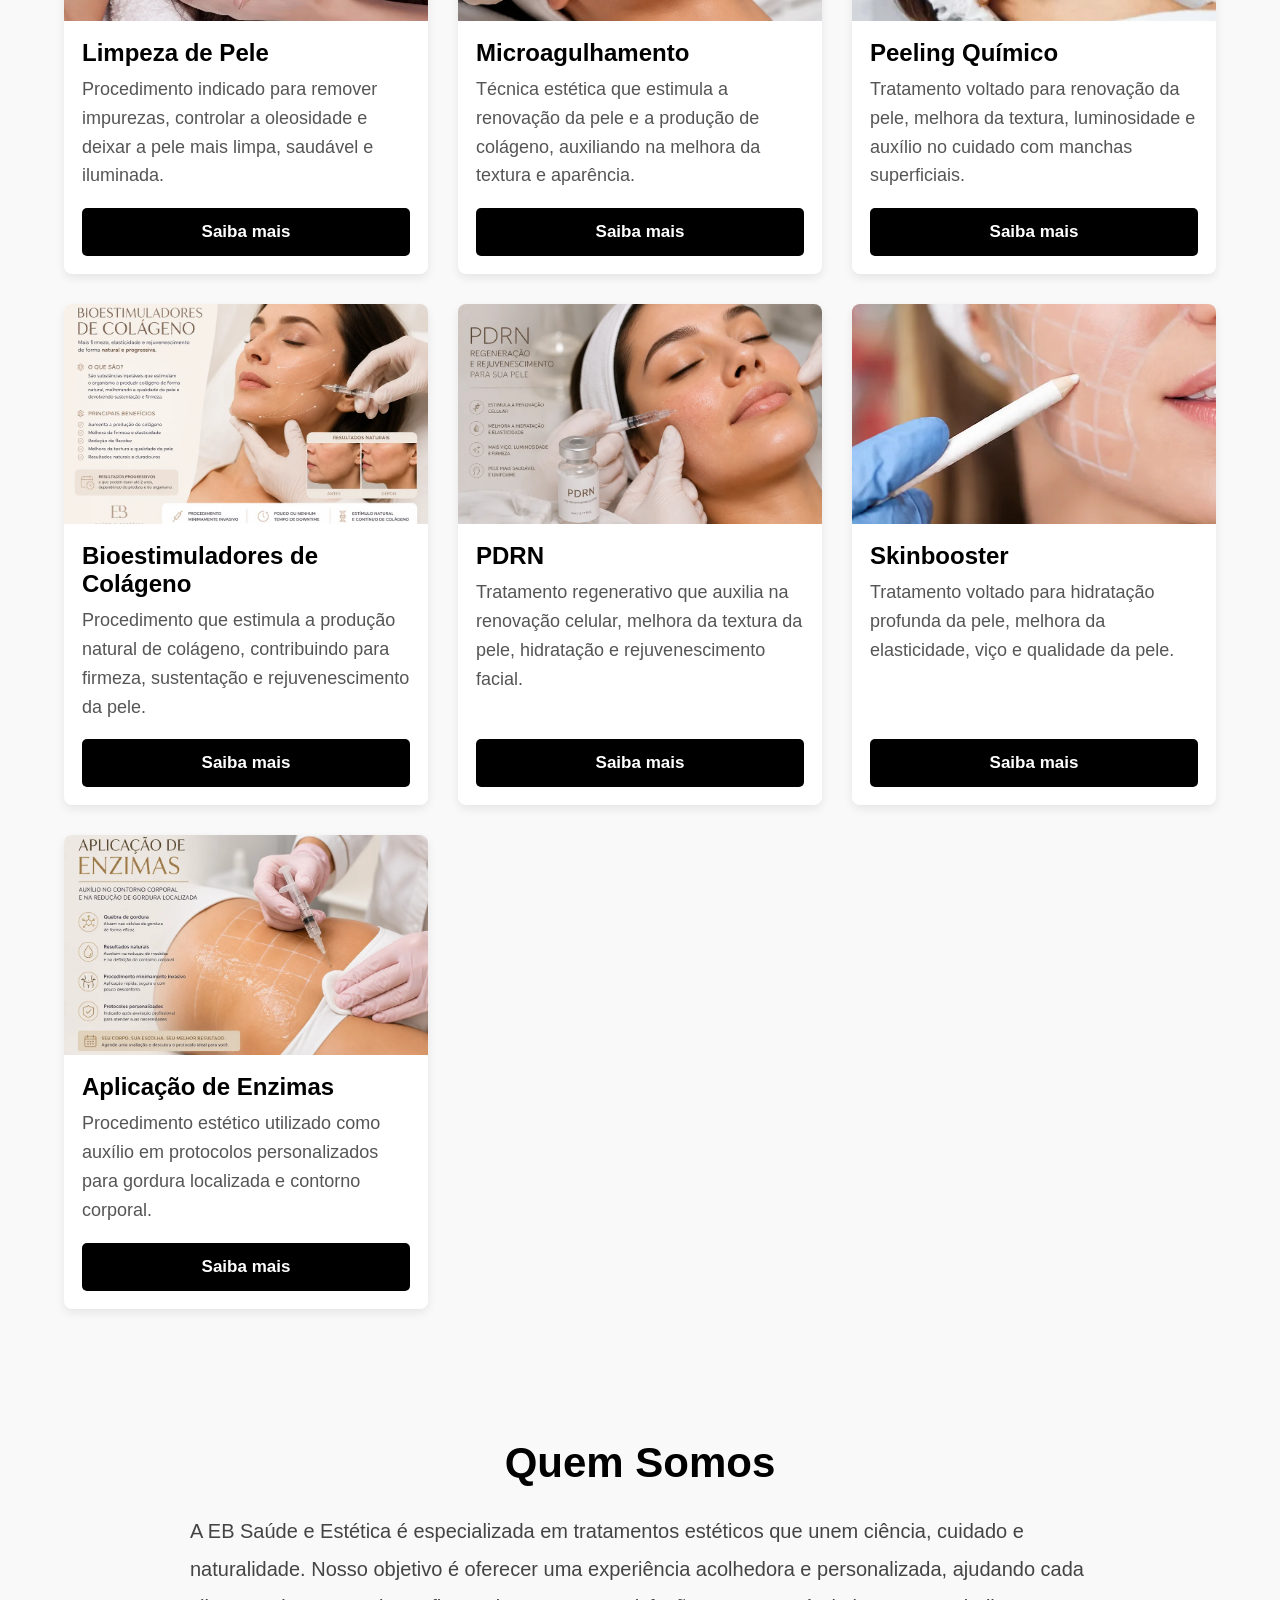
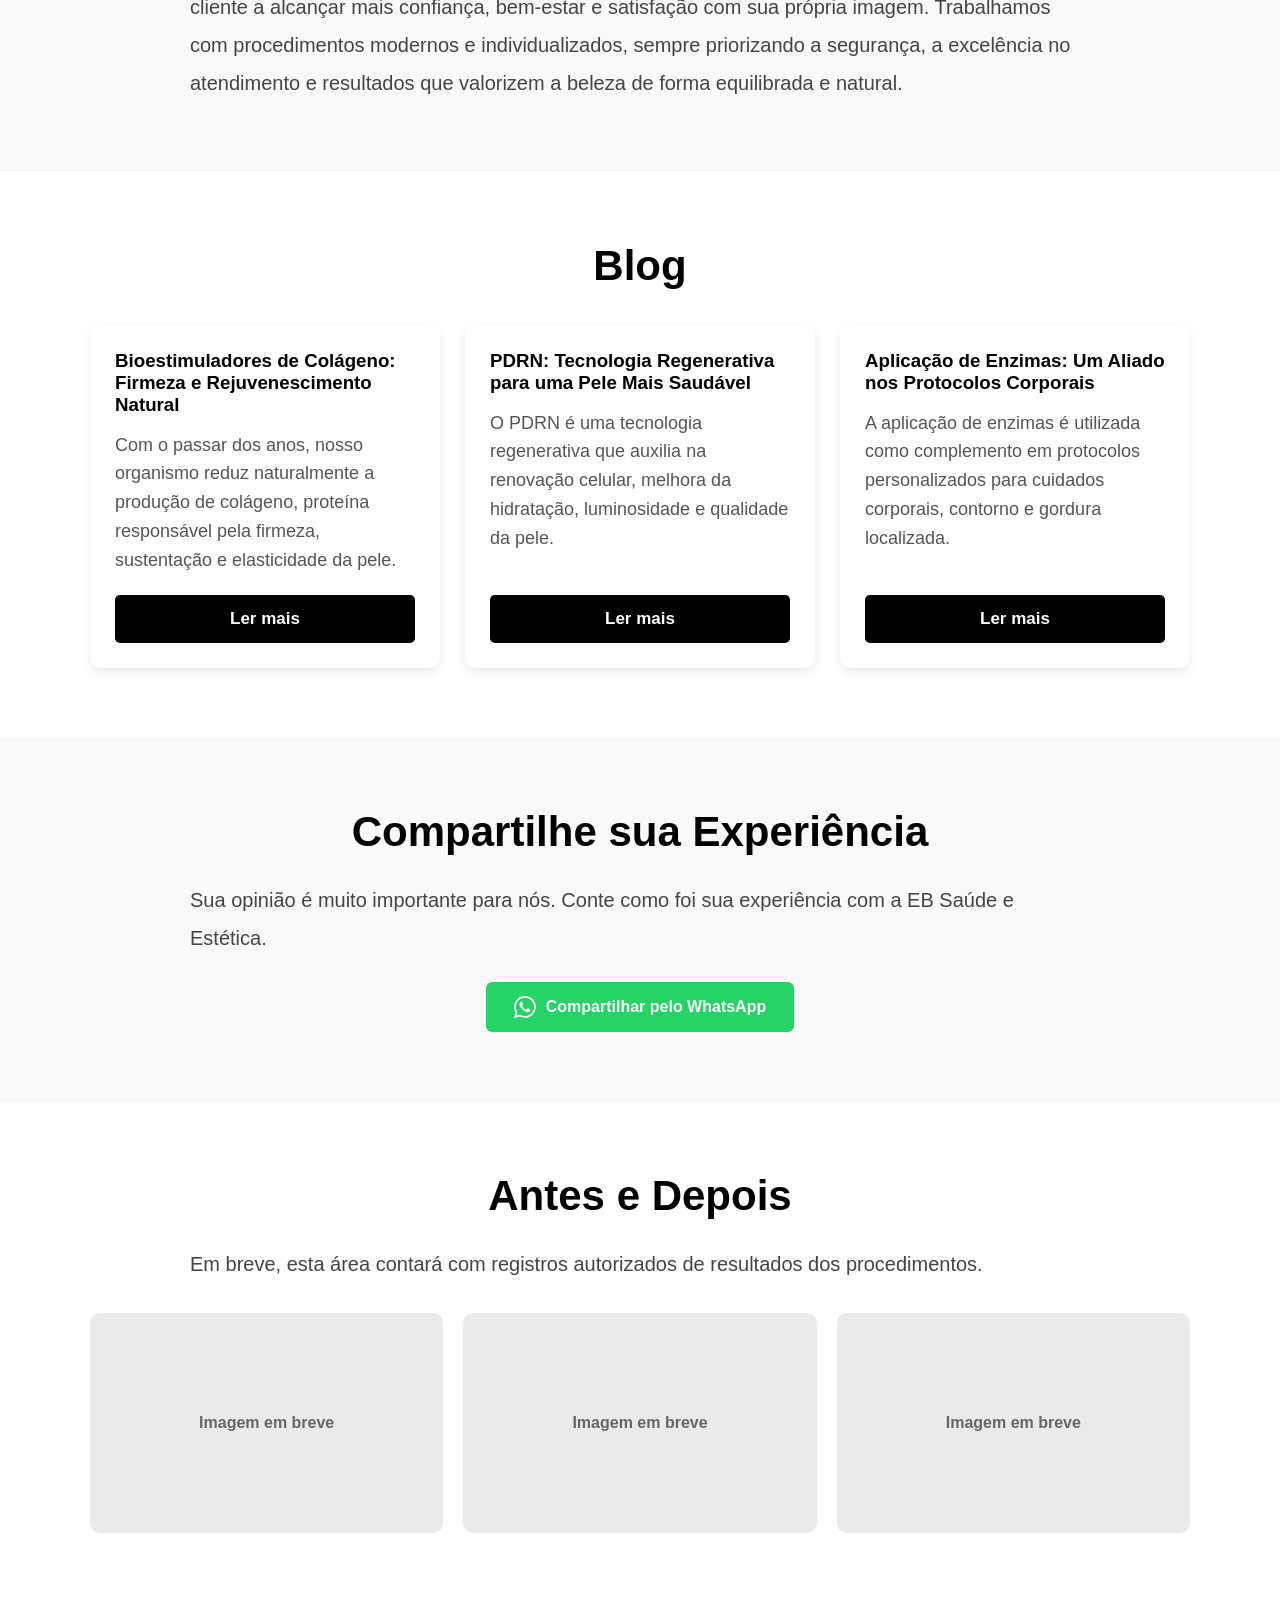
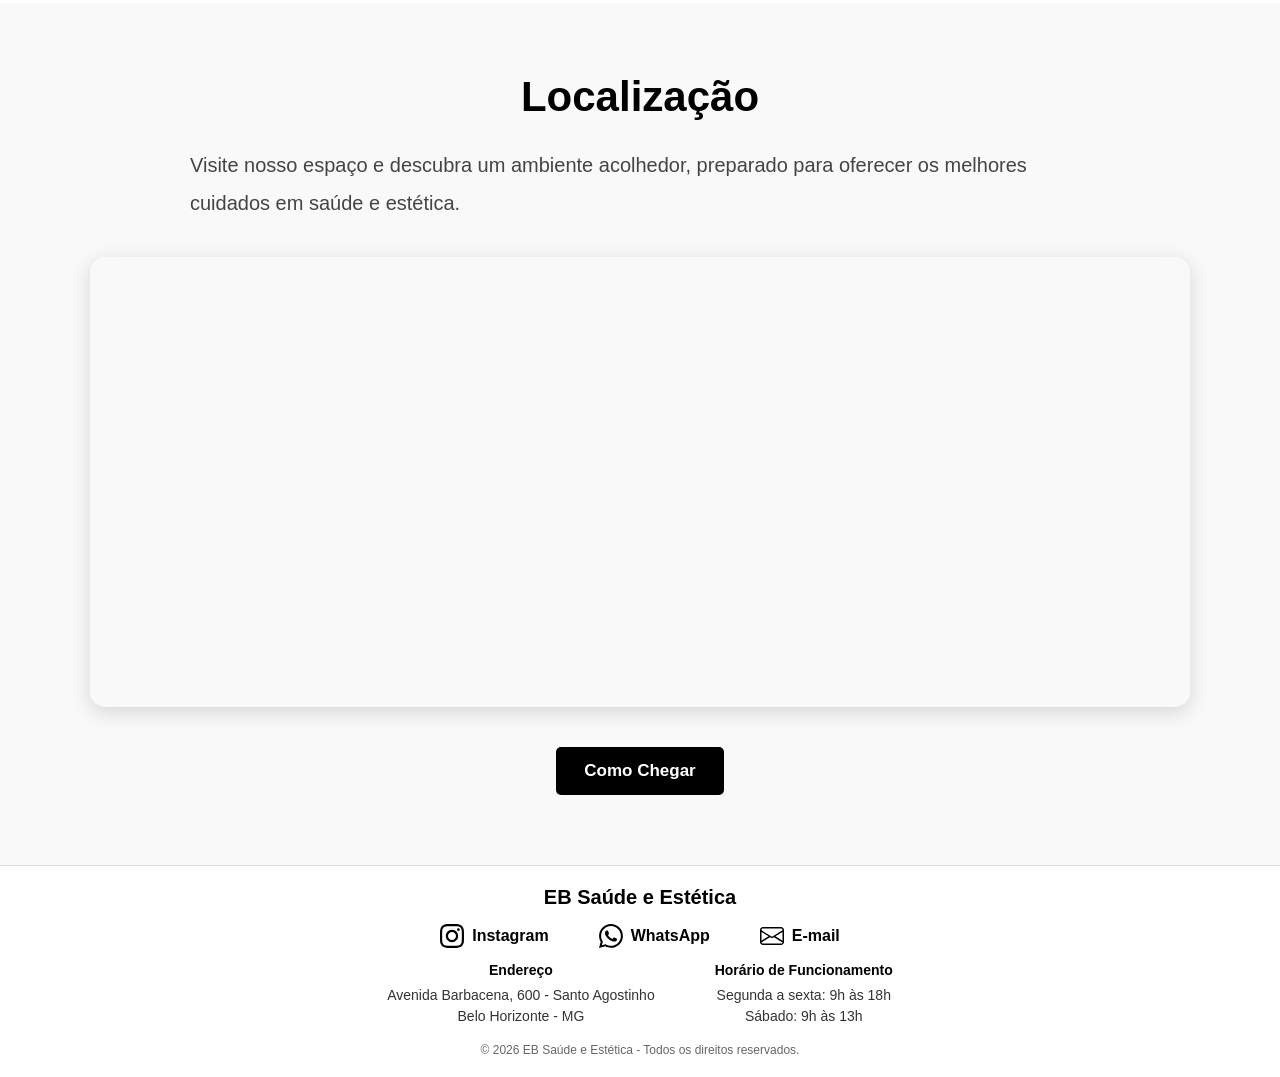
==== commit b210c462: "Muda icone do botao Compartilhar para a mesma cor da letra Co-Authored-By: Claude Opus 5.5 <noreply@" ====
--- a/index.html
+++ b/index.html
@@ -518,7 +518,7 @@
                 rel="noopener noreferrer"
                 class="btn-extra"
             >
-                <img src="img/whatsapp.svg" alt="">
+                <img src="img/whatsapp-compartilhar.svg" alt="">
                 Compartilhar pelo WhatsApp
             </a>
 
--- a/css/style_procedimento.css
+++ b/css/style_procedimento.css
@@ -449,8 +449,8 @@
     gap: 10px;
     width: fit-content;
     margin: 25px auto 0 auto;
-    background: #0b6b3a;
-    color: #ffffff;
+    background: #25d366;
+    color: #fbfbfb;
     padding: 14px 28px;
     border-radius: 6px;
     text-decoration: none;
@@ -461,17 +461,16 @@
 .btn-extra img {
     width: 22px;
     height: 22px;
-    filter: brightness(0) invert(1);
 }
 
 .btn-extra:hover,
 .btn-extra:focus-visible {
-    background: #08552e;
+    background: #1ebe5d;
     transform: translateY(-2px);
 }
 
 .btn-extra:focus-visible {
-    outline: 3px solid #d4af37;
+    outline: 3px solid #fbfbfb;
     outline-offset: 3px;
 }
 
